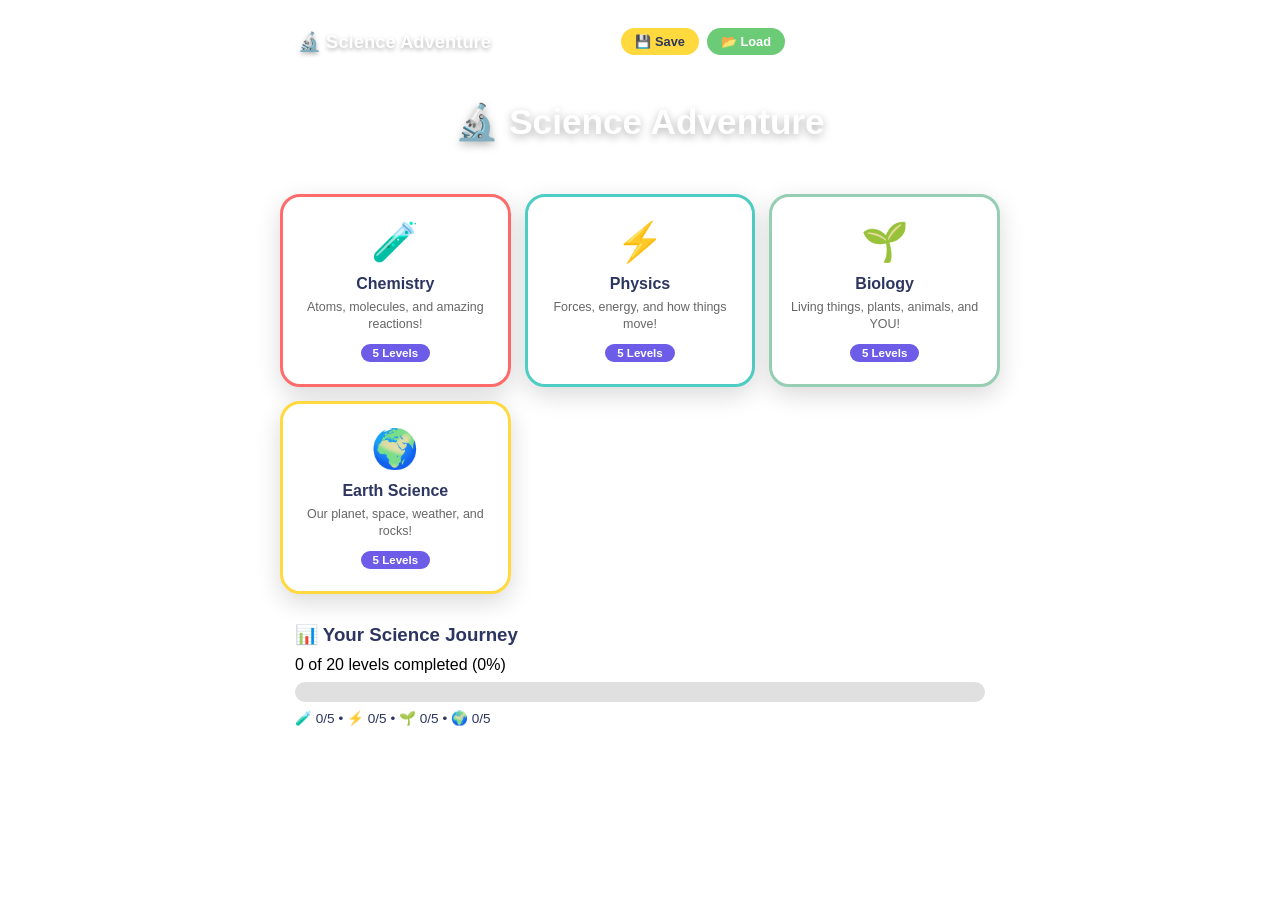
==== index.html @ 78e19f71 "Create index.html" ====
<!DOCTYPE html>
<html lang="en">
<head>
<meta charset="UTF-8"/>
<meta name="viewport" content="width=device-width, initial-scale=1.0"/>
<title>Science Adventure - 1st to 2nd Grade Level</title>
<style>
*{box-sizing:border-box;margin:0;padding:0}
body{font-family:'Segoe UI',Arial,sans-serif;background:linear-gradient(135deg,#43cea2 0%,,#185a9d 50%,,#43cea2 100%);min-height:100vh;padding:16px}
.wrap{max-width:720px;margin:0 auto}

/* Top Bar */
.topbar{background:rgba(255,255,255,0.15);backdrop-filter:blur(10px);border:2px solid rgba(255,255,255,0.3);border-radius:16px;padding:10px 16px;display:flex;align-items:center;justify-content:space-between;flex-wrap:wrap;gap:8px;margin-bottom:14px;position:sticky;top:8px;z-index:100}
.topbar-title{font-size:1.15rem;font-weight:900;color:#fff;text-shadow:0 2px 4px rgba(0,0,0,0.3)}
.topbar-btns{display:flex;gap:8px;flex-wrap:wrap}
.tb-btn{padding:6px 14px;border:none;border-radius:20px;font-weight:800;font-size:0.8rem;cursor:pointer;transition:transform 0.1s}
.tb-btn:hover{transform:scale(1.05)}
.tb-save{background:#FFD93D;color:#2D3561}
.tb-load{background:#6BCB77;color:#fff}
.tb-lbl{font-size:0.72rem;color:rgba(255,255,255,0.7)}

/* Screens */
.screen{display:none}
.screen.active{display:block}

/* Home Screen */
.home-hero{text-align:center;padding:20px 0 14px}
.home-hero h1{font-size:2.2rem;font-weight:900;color:#fff;text-shadow:0 3px 8px rgba(0,0,0,0.3)}
.home-hero p{color:rgba(255,255,255,0.85);font-size:0.95rem;margin-top:6px}

.menu-grid{display:grid;grid-template-columns:repeat(auto-fill,minmax(180px,1fr));gap:14px;margin-top:14px}
.menu-card{background:#fff;border-radius:20px;padding:22px 16px;text-align:center;cursor:pointer;box-shadow:0 8px 24px rgba(0,0,0,0.15);transition:transform 0.15s,box-shadow 0.15s;border:3px solid transparent}
.menu-card:hover{transform:translateY(-4px);box-shadow:0 12px 28px rgba(0,0,0,0.2)}
.menu-card.chemistry{border-color:#FF6B6B}
.menu-card.physics{border-color:#4ECDC4}
.menu-card.biology{border-color:#96CEB4}
.menu-card.earth{border-color:#FFD93D}
.mc-icon{font-size:2.4rem;margin-bottom:10px}
.mc-name{font-weight:900;font-size:1rem;color:#2D3561;margin-bottom:6px}
.mc-desc{font-size:0.78rem;color:#666;line-height:1.4}
.mc-badge{display:inline-block;margin-top:10px;background:#6c5ce7;color:#fff;border-radius:14px;padding:3px 12px;font-size:0.72rem;font-weight:800}

/* Progress Chart */
.progress-chart{background:#fff;border-radius:12px;padding:15px;margin-top:15px;text-align:left}
.progress-bar-cont{background:#e0e0e0;border-radius:10px;height:20px;margin:8px 0}
.progress-bar-fill{height:100%;border-radius:10px;background:linear-gradient(90deg,#43cea2,#185a9d);width:0%}
.progress-stats{display:flex;justify-content:space-between;margin-top:8px;font-size:0.85rem;color:#2D3561}

/* Levels Screen */
.levels-wrap{background:rgba(255,255,255,0.95);border-radius:20px;padding:20px;box-shadow:0 8px 24px rgba(0,0,0,0.15);margin-top:12px}
.levels-title{font-size:1.3rem;font-weight:900;color:#2D3561;margin-bottom:16px;text-align:center}
.levels-grid{display:grid;grid-template-columns:repeat(auto-fill,minmax(120px,1fr));gap:10px}
.lv-btn{background:linear-gradient(135deg,#74b9ff,#0984e3);color:#fff;border:none;border-radius:14px;padding:14px 8px;cursor:pointer;text-align:center;font-weight:800;font-size:0.85rem;transition:transform 0.15s;position:relative}
.lv-btn:hover:not(.locked){transform:translateY(-3px)}
.lv-btn.locked{background:#dfe6e9;color:#aaa;cursor:not-allowed}
.lv-btn.done{background:linear-gradient(135deg,#00cec9,#00a085)}
.lv-icon{font-size:1.6rem;display:block;margin-bottom:4px}
.lv-score{font-size:0.68rem;opacity:0.85;margin-top:3px}
.lv-lock{position:absolute;top:6px;right:6px;font-size:1rem}
.badge-1{background:#FF6B6B}.badge-2{background:#4ECDC4}.badge-3{background:#96CEB4}.badge-4{background:#FFD93D}

/* Quiz Screen */
.quiz-head{background:#fff;border-radius:16px;padding:14px 16px;margin-bottom:12px;box-shadow:0 4px 16px rgba(0,0,0,0.1)}
.quiz-meta{display:flex;justify-content:space-between;font-size:0.82rem;color:#666;margin-bottom:8px}
.quiz-score-row{display:flex;gap:14px}
.qs-item{text-align:center;flex:1}
.qs-label{font-size:0.7rem;color:#888}
.qs-val{font-size:1.3rem;font-weight:900;color:#2D3561}
.prog-bar{background:#e0e0e0;border-radius:8px;height:10px;margin-top:8px}
.prog-fill{height:100%;border-radius:8px;transition:width 0.4s;background:linear-gradient(90deg,#43cea2,#185a9d)}

/* Question Cards */
.q-card{background:#fff;border-radius:20px;padding:22px;box-shadow:0 6px 24px rgba(0,0,0,0.1);margin-bottom:12px;border-top:5px solid #43cea2;position:relative;overflow:hidden}
.q-type-badge{display:inline-block;background:#43cea2;color:#fff;border-radius:14px;padding:3px 12px;font-size:0.72rem;font-weight:800;margin-bottom:10px}
.q-text{font-size:1.1rem;font-weight:700;color:#2D3561;line-height:1.55;margin-bottom:12px}
.q-fact{background:#e8f4fd;border-left:4px solid #74b9ff;border-radius:8px;padding:12px 14px;font-size:0.95rem;color:#2D3561;line-height:1.65;margin-bottom:12px}
.science-word{font-size:2rem;font-weight:900;color:#185a9d;text-align:center;margin:10px 0}
.science-emoji{font-size:3rem;display:block;text-align:center;margin:10px 0}

/* Experiment Visuals */
.experiment-box{background:#f0f0f0;border:2px dashed #43cea2;border-radius:12px;padding:15px;margin:10px 0;text-align:center}
.beaker{font-size:3rem;display:inline-block;animation:swirl 3s infinite}
@keyframes swirl{0%{transform:rotate(0deg)}50%{transform:rotate(5deg)}100%{transform:rotate(0deg)}}
.magnet-line{display:flex;justify-content:center;gap:10px;margin:10px 0}
.magnet-item{width:40px;height:40px;border-radius:50%;display:flex;align-items:center;justify-content:center;font-size:1.5rem}
.attracted{background:#4ECDC4;color:#fff}
.not-attracted{background:#FF6B6B;color:#fff}
.planet-orbit{position:relative;width:100%;height:150px;margin:20px 0}
.sun{position:absolute;top:50%;left:50%;transform:translate(-50%,-50%);width:50px;height:50px;background:#FFD93D;border-radius:50%;display:flex;align-items:center;justify-content:center;font-size:2rem}
.earth-orbit{position:absolute;top:50%;left:50%;width:100px;height:100px;border:2px dashed #74b9ff;border-radius:50%;transform:translate(-50%,-50%);animation:orbit 5s infinite linear}
@keyframes orbit{from{transform:translate(-50%,-50%) rotate(0deg)}to{transform:translate(-50%,-50%) rotate(360deg)}}

/* Options */
.options{display:grid;gap:10px;margin-top:10px}
.options.two-col{grid-template-columns:1fr 1fr}
.opt-btn{background:#fff;border:2px solid #b0b8d0;border-radius:12px;padding:14px 16px;font-size:0.95rem;font-weight:600;color:#2D3561;cursor:pointer;text-align:left;display:flex;align-items:center;gap:12px;transition:all 0.15s;width:100%}
.opt-btn:hover:not(:disabled){border-color:#43cea2;background:#e8f8f0;transform:translateX(3px)}
.opt-btn:disabled{cursor:not-allowed;opacity:0.75}
.opt-btn.correct{background:#d4edda;border-color:#6BCB77;color:#155724}
.opt-btn.wrong{background:#f8d7da;border-color:#FC5C65;color:#721c24}
.opt-letter{width:32px;height:32px;border-radius:50%;background:#43cea2;color:#fff;display:flex;align-items:center;justify-content:center;font-weight:900;font-size:0.85rem;flex-shrink:0}
.opt-btn.correct .opt-letter{background:#6BCB77}
.opt-btn.wrong .opt-letter{background:#FC5C65}

/* Feedback Elements */
.feedback{border-radius:12px;padding:12px 16px;font-weight:800;font-size:0.95rem;margin:10px 0;display:none}
.feedback.show{display:block}
.feedback.ok{background:#d4edda;border:2px solid #6BCB77;color:#155724}
.feedback.bad{background:#f8d7da;border:2px solid #FC5C65;color:#721c24}
.explanation{background:#FFF9C4;border:2px dashed #FFD93D;border-radius:12px;padding:12px 16px;font-size:0.88rem;color:#7a5c00;font-weight:700;margin:8px 0;display:none}
.explanation.show{display:block}
.hint-box{background:#e3f2fd;border-left:4px solid #2196f3;border-radius:8px;padding:10px 14px;font-size:0.88rem;color:#1565c0;font-weight:700;margin:8px 0;display:none}
.hint-box.show{display:block}

/* Buttons */
.btn-row{display:flex;gap:8px;flex-wrap:wrap;margin-top:12px}
.btn{padding:11px 18px;border:none;border-radius:12px;font-weight:900;font-size:0.9rem;cursor:pointer;transition:transform 0.1s,box-shadow 0.1s}
.btn:hover{transform:translateY(-2px);box-shadow:0 4px 12px rgba(0,0,0,0.15)}
.btn-check{background:#43cea2;color:#fff;flex:1}
.btn-next{background:#185a9d;color:#fff;flex:1;display:none}
.btn-hint{background:#FFD93D;color:#2D3561}
.btn-back{background:#e0e0e0;color:#555}
.btn-fun{background:#FF6B6B;color:#white;font-size:1.2rem}

/* Result Screen */
.result-card{background:#fff;border-radius:20px;padding:28px;text-align:center;box-shadow:0 8px 28px rgba(0,0,0,0.15);margin-top:12px}
.result-emoji{font-size:4rem;margin-bottom:10px}
.result-title{font-size:1.8rem;font-weight:900;color:#2D3561;margin-bottom:8px}
.result-pct{font-size:3rem;font-weight:900;margin:8px 0}
.result-stars{font-size:2rem;margin:8px 0}
.result-msg{background:#f8f9fa;border-radius:12px;padding:14px;font-size:0.92rem;color:#555;font-weight:700;margin:12px 0;line-height:1.5}
.mistake-section{text-align:left;margin:12px 0}
.mistake-title{font-weight:900;color:#FC5C65;margin-bottom:8px;font-size:0.95rem}
.mistake-item{background:#fff5f5;border:2px solid #ffcdd2;border-radius:10px;padding:10px 12px;margin-bottom:8px;font-size:0.85rem}
.mi-q{font-weight:800;color:#c62828}
.mi-exp{color:#555;margin-top:3px}

/* Fun Facts */
.fun-fact{background:#fff;border-radius:12px;padding:12px;margin:10px 0;border-left:5px solid #FF6B6B;font-size:0.95rem;color:#2D3561}
.fun-fact-icon{font-size:1.5rem;margin-right:8px}

@media(max-width:480px){
  .two-col{grid-template-columns:1fr}
  .home-hero h1{font-size:1.7rem}
  .menu-grid{grid-template-columns:repeat(2,1fr)}
}
</style>
</head>
<body>
<div class="wrap">

<!-- Top Bar -->
<div class="topbar">
  <div class="topbar-title">🔬 Science Adventure</div>
  <div class="topbar-btns">
    <button class="tb-btn tb-save" onclick="saveProgress()">💾 Save</button>
    <button class="tb-btn tb-load" onclick="loadProgress()">📂 Load</button>
    <input type="file" id="loadFile" accept=".json" style="display:none" onchange="loadFile(event)">
  </div>
  <div class="tb-lbl" id="saveLbl">No saves yet</div>
</div>

<!-- HOME SCREEN -->
<div class="screen active" id="homeScreen">
  <div class="home-hero">
    <h1>🔬 Science Adventure</h1>
    <p>Explore Chemistry, Physics, Biology, and Earth Science!</p>
  </div>
  <div class="menu-grid">
    <div class="menu-card chemistry" onclick="openCategory('chemistry')">
      <div class="mc-icon">🧪</div>
      <div class="mc-name">Chemistry</div>
      <div class="mc-desc">Atoms, molecules, and amazing reactions!</div>
      <div class="mc-badge">5 Levels</div>
    </div>
    <div class="menu-card physics" onclick="openCategory('physics')">
      <div class="mc-icon">⚡</div>
      <div class="mc-name">Physics</div>
      <div class="mc-desc">Forces, energy, and how things move!</div>
      <div class="mc-badge">5 Levels</div>
    </div>
    <div class="menu-card biology" onclick="openCategory('biology')">
      <div class="mc-icon">🌱</div>
      <div class="mc-name">Biology</div>
      <div class="mc-desc">Living things, plants, animals, and YOU!</div>
      <div class="mc-badge">5 Levels</div>
    </div>
    <div class="menu-card earth" onclick="openCategory('earth')">
      <div class="mc-icon">🌍</div>
      <div class="mc-name">Earth Science</div>
      <div class="mc-desc">Our planet, space, weather, and rocks!</div>
      <div class="mc-badge">5 Levels</div>
    </div>
  </div>
  <div class="progress-chart" id="progressChart"></div>
</div>

<!-- LEVELS SCREEN -->
<div class="screen" id="levelsScreen">
  <div class="levels-wrap">
    <div class="levels-title" id="levelsTitle">Choose a Level</div>
    <div class="levels-grid" id="levelsGrid"></div>
    <div style="margin-top:14px;text-align:center">
      <button class="btn btn-back" onclick="showHome()">← Back</button>
    </div>
  </div>
</div>

<!-- QUIZ SCREEN -->
<div class="screen" id="quizScreen">
  <div class="quiz-head">
    <div class="quiz-meta">
      <span id="quizLabel">Chemistry • Level 1</span>
      <span id="quizQNum">Q 1 / 10</span>
    </div>
    <div class="quiz-score-row">
      <div class="qs-item"><div class="qs-label">Correct</div><div class="qs-val" id="qsCorrect">0</div></div>
      <div class="qs-item"><div class="qs-label">Wrong</div><div class="qs-val" id="qsWrong">0</div></div>
      <div class="qs-item"><div class="qs-label">Accuracy</div><div class="qs-val" id="qsAcc">—</div></div>
    </div>
    <div class="prog-bar"><div class="prog-fill" id="progFill" style="width:0%"></div></div>
  </div>
  <div class="q-card" id="qCard"></div>
  <div class="hint-box" id="hintBox"></div>
  <div class="feedback" id="feedback"></div>
  <div class="explanation" id="explanation"></div>
  <div class="btn-row">
    <button class="btn btn-back" onclick="leaveQuiz()">← Home</button>
    <button class="btn btn-hint" id="hintBtn" onclick="showHint()">💡 Hint</button>
    <button class="btn btn-fun" id="funFactBtn" onclick="showFunFact()" style="display:none">🎉 Fun Fact</button>
    <button class="btn btn-check" id="checkBtn" onclick="checkAnswer()">✅ Check</button>
    <button class="btn btn-next" id="nextBtn" onclick="nextQuestion()">▶ Next</button>
  </div>
</div>

<!-- RESULT SCREEN -->
<div class="screen" id="resultScreen">
  <div class="result-card">
    <div class="result-emoji" id="resEmoji"></div>
    <div class="result-title" id="resTitle"></div>
    <div class="result-pct" id="resPct"></div>
    <div class="result-stars" id="resStars"></div>
    <div class="result-msg" id="resMsg"></div>
    <div class="mistake-section" id="mistakeSection"></div>
    <div class="btn-row" style="justify-content:center;margin-top:16px">
      <button class="btn btn-back" id="retryBtn">🔁 Try Again</button>
      <button class="btn btn-check" onclick="showHome()">🏠 Home</button>
      <button class="btn btn-next" id="nextLvBtn" style="display:none">➡ Next Level</button>
    </div>
  </div>
</div>

</div>

<script>
// ============================================================
// DYNAMIC SCIENCE PROBLEM GENERATORS
// ============================================================

function rnd(min, max) {
  return Math.floor(Math.random() * (max - min + 1)) + min;
}

function shuffle(arr) {
  for (let i = arr.length - 1; i > 0; i--) {
    const j = Math.floor(Math.random() * (i + 1));
    [arr[i], arr[j]] = [arr[j], arr[i]];
  }
  return arr;
}

// ========== CHEMISTRY GENERATOR ==========
function generateChemistryQuestions(level) {
  const topics = {
    1: [ // Basic states of matter
      {fact: "Water is a liquid at room temperature.", q: "What state of matter is water?", 
       correct: "Liquid", wrong: ["Solid", "Gas", "Plasma"], 
       hint: "It flows and takes the shape of its container.",
       experiment: "🧪 Water can be poured!"},
      {fact: "Ice is water in solid form.", q: "What happens to water when it freezes?", 
       correct: "It becomes solid ice", wrong: ["It disappears", "It turns into gas", "It gets hotter"], 
       hint: "Think about what happens in the freezer.",
       experiment: "❄️ Water expands when it freezes!"},
      {fact: "Steam is water as a gas.", q: "When water boils, it turns into...", 
       correct: "Steam (gas)", wrong: ["Ice (solid)", "More water", "Nothing"], 
       hint: "Watch a pot of boiling water!",
       experiment: "💨 Steam is invisible until it cools!"},
      {fact: "Solids keep their shape.", q: "Which of these is a solid?", 
       correct: "Rock", wrong: ["Milk", "Air", "Juice"], 
       hint: "It's hard and doesn't change shape.",
       experiment: "🪨 A rock stays the same shape."},
      {fact: "Liquids flow and take the shape of their container.", q: "Which of these is a liquid?", 
       correct: "Milk", wrong: ["Table", "Balloon", "Book"], 
       hint: "You can pour it!",
       experiment: "🥛 Milk can be poured into a glass."},
      {fact: "Gases spread out to fill any space.", q: "Which of these is a gas?", 
       correct: "Oxygen (air)", wrong: ["Water", "Sand", "Wood"], 
       hint: "We breathe it but can't see it!",
       experiment: "💨 Air fills up a balloon!"}
    ],
    2: [ // Mixing and dissolving
      {fact: "Some solids dissolve in water.", q: "What happens when you mix sugar in water?", 
       correct: "It dissolves", wrong: ["It disappears forever", "It turns into ice", "It floats"], 
       hint: "The sugar seems to 'disappear' but you can still taste it!",
       experiment: "🍬 Sugar dissolves in tea!"},
      {fact: "Sand does not dissolve in water.", q: "What happens when you mix sand in water?", 
       correct: "It sinks to the bottom", wrong: ["It dissolves", "It turns to glass", "It disappears"], 
       hint: "Think about a sandcastle at the beach.",
       experiment: "🏖️ Sand settles at the bottom."},
      {fact: "Oil and water don't mix.", q: "What happens when you mix oil and water?", 
       correct: "They separate into layers", wrong: ["They mix together", "They turn solid", "They disappear"], 
       hint: "Oil floats on top of water.",
       experiment: "🥗 Salad dressing separates!"},
      {fact: "Some changes can be reversed.", q: "Which of these can be reversed?", 
       correct: "Melting ice", wrong: ["Burning wood", "Cooking an egg", "Mixing paint"], 
       hint: "You can freeze water again!",
       experiment: "❄️ Melted ice can be refrozen."}
    ],
    3: [ // Atoms and molecules basics
      {fact: "Everything is made of tiny particles called atoms.", q: "What are atoms?", 
       correct: "Tiny building blocks of everything", wrong: ["A type of food", "A kind of animal", "A weather event"], 
       hint: "They're so small you can't see them!",
       experiment: "🔬 Everything around you is made of atoms!"},
      {fact: "Molecules are groups of atoms joined together.", q: "A water molecule is made of...", 
       correct: "Hydrogen and oxygen", wrong: ["Salt and sugar", "Air and water", "Earth and fire"], 
       hint: "H2O - H is hydrogen, O is oxygen.",
       experiment: "💧 Water = 2 hydrogen + 1 oxygen!"},
      {fact: "Different elements have different properties.", q: "Which of these is an element?", 
       correct: "Gold", wrong: ["Water", "Salt", "Sugar"], 
       hint: "It's a pure substance found on the periodic table.",
       experiment: "🌟 Gold is an element (Au)!"}
    ],
    4: [ // Chemical reactions
      {fact: "A chemical reaction creates new substances.", q: "Which of these is a chemical reaction?", 
       correct: "Baking a cake", wrong: ["Melting ice", "Cutting paper", "Breaking a glass"], 
       hint: "You can't unbake a cake!",
       experiment: "🍰 Baking creates something new and yummy!"},
      {fact: "Rust is a chemical reaction.", q: "What causes metal to rust?", 
       correct: "Oxygen and water", wrong: ["Heat alone", "Cold alone", "Light"], 
       hint: "Old cars left outside get rusty.",
       experiment: "🔩 Iron + oxygen + water = rust!"},
      {fact: "Vinegar and baking soda react.", q: "What happens when you mix vinegar and baking soda?", 
       correct: "It fizzes and bubbles", wrong: ["It turns solid", "It disappears", "It gets very hot"], 
       hint: "This is a classic science experiment!",
       experiment: "🧪 Fizzing volcano experiment!"}
    ],
    5: [ // Acids and bases
      {fact: "Acids taste sour. Lemons have acid.", q: "Which food is acidic?", 
       correct: "Lemon", wrong: ["Bread", "Potato", "Rice"], 
       hint: "It's sour!",
       experiment: "🍋 Lemons taste sour because of acid."},
      {fact: "Bases taste bitter. Soap is a base.", q: "Which of these is a base?", 
       correct: "Soap", wrong: ["Orange juice", "Soda", "Vinegar"], 
       hint: "It feels slippery and cleans things.",
       experiment: "🧼 Soap is a base that cleans dirt."},
      {fact: "When acids and bases mix, they neutralize.", q: "What happens when you mix an acid and a base?", 
       correct: "They neutralize each other", wrong: ["They explode", "They turn to metal", "They disappear"], 
       hint: "They become less acidic and less basic.",
       experiment: "⚖️ Like mixing sour and bitter to make neutral!"}
    ]
  };
  
  let pool = topics[level] || topics[1];
  let questions = [];
  
  for(let t of shuffle(pool).slice(0, 10)) {
    let options = [t.correct, ...t.wrong];
    options = shuffle(options);
    questions.push({
      type: 'chemistry',
      fact: t.fact,
      question: t.q,
      options: options,
      correct: options.indexOf(t.correct),
      hint: t.hint,
      experiment: t.experiment || "🔬 Let's experiment!",
      explanation: `${t.fact} ${t.experiment || ''}`
    });
  }
  
  return questions;
}

// ========== PHYSICS GENERATOR ==========
function generatePhysicsQuestions(level) {
  const topics = {
    1: [ // Push and pull
      {fact: "A push moves things away from you.", q: "Which action is a PUSH?", 
       correct: "Pushing a swing", wrong: ["Catching a ball", "Holding a book", "Sitting still"], 
       hint: "You make it go away from you.",
       experiment: "🎠 When you push a swing, it moves forward!"},
      {fact: "A pull moves things toward you.", q: "Which action is a PULL?", 
       correct: "Pulling a wagon", wrong: ["Kicking a ball", "Throwing a paper", "Dropping a toy"], 
       hint: "You bring it closer to you.",
       experiment: "🧳 You pull a wagon to make it follow you!"},
      {fact: "Gravity pulls things down.", q: "Why does a ball fall to the ground?", 
       correct: "Gravity pulls it down", wrong: ["The wind pushes it", "It wants to rest", "Air holds it up"], 
       hint: "What goes up must come down!",
       experiment: "🍎 Gravity pulls everything toward Earth."},
      {fact: "Magnetism can push or pull without touching.", q: "What can a magnet do?", 
       correct: "Attract iron and steel", wrong: ["Attract wood", "Attract plastic", "Attract water"], 
       hint: "It sticks to your fridge!",
       experiment: "🧲 Magnets stick to metal objects."}
    ],
    2: [ // Motion and speed
      {fact: "Speed is how fast something moves.", q: "Which animal moves the FASTEST?", 
       correct: "Cheetah", wrong: ["Turtle", "Snail", "Sloth"], 
       hint: "It can run super quick!",
       experiment: "🐆 Cheetahs can run 70 miles per hour!"},
      {fact: "Force makes things start moving, stop moving, or change direction.", q: "What makes a toy car start moving?", 
       correct: "A push or pull", wrong: ["Its color", "Its size", "Its weight"], 
       hint: "You have to do something to it.",
       experiment: "🚗 Give it a push and watch it go!"},
      {fact: "Friction slows things down.", q: "What makes a rolling ball eventually stop?", 
       correct: "Friction with the ground", wrong: ["It gets tired", "It forgets to move", "Gravity stops"], 
       hint: "The ground rubs against it.",
       experiment: "⚽ Rough ground makes it stop faster."}
    ],
    3: [ // Energy
      {fact: "Energy makes things happen.", q: "What do we need to see during the day?", 
       correct: "Light energy from the sun", wrong: ["Sound energy", "Heat energy only", "No energy"], 
       hint: "The sun gives us this!",
       experiment: "☀️ Solar panels catch the sun's energy!"},
      {fact: "Sound is a form of energy.", q: "How does sound travel to our ears?", 
       correct: "Through vibrations in the air", wrong: ["Through light beams", "Through smells", "Through thoughts"], 
       hint: "Feel your throat when you talk!",
       experiment: "🎵 Sound makes the air wiggle to our ears."},
      {fact: "Heat is a form of energy.", q: "What does the sun give us besides light?", 
       correct: "Heat energy", wrong: ["Cold energy", "Wind energy", "Food energy"], 
       hint: "You feel warm in sunshine!",
       experiment: "☀️ The sun warms our skin."}
    ],
    4: [ // Electricity and magnets
      {fact: "Electricity powers many things.", q: "What do you need to turn on a light bulb?", 
       correct: "Electricity", wrong: ["Water", "Air", "Magnets"], 
       hint: "It comes from outlets and batteries.",
       experiment: "💡 Electricity flows through wires to light the bulb!"},
      {fact: "Magnets have north and south poles.", q: "What happens when you put two north poles together?", 
       correct: "They push apart (repel)", wrong: ["They stick together", "Nothing happens", "They make sparks"], 
       hint: "Like poles push away!",
       experiment: "🧲 North and north don't want to touch!"},
      {fact: "Some metals are magnetic.", q: "Which metal will a magnet pick up?", 
       correct: "Iron (steel)", wrong: ["Gold", "Silver", "Copper"], 
       hint: "Your refrigerator is made of this!",
       experiment: "🧲 Test different metals with a magnet!"}
    ],
    5: [ // Simple machines
      {fact: "A lever helps lift heavy things.", q: "Which is an example of a lever?", 
       correct: "See-saw", wrong: ["Wheel", "Ramp", "Screw"], 
       hint: "Up and down on the playground!",
       experiment: "🛝 A see-saw is a lever that rocks!"},
      {fact: "A ramp (inclined plane) makes it easier to move things up.", q: "Why are ramps helpful?", 
       correct: "They spread out the work", wrong: ["They make things lighter", "They use magic", "They push things"], 
       hint: "Easier to walk up than climb!",
       experiment: " Wheelchair ramps help people go up."},
      {fact: "Wheels reduce friction.", q: "Why do carts have wheels?", 
       correct: "To roll more easily", wrong: ["To look nice", "To make noise", "To carry water"], 
       hint: "Easier to roll than drag!",
       experiment: "🛒 Shopping carts roll on wheels."}
    ]
  };
  
  let pool = topics[level] || topics[1];
  let questions = [];
  
  for(let t of shuffle(pool).slice(0, 10)) {
    let options = [t.correct, ...t.wrong];
    options = shuffle(options);
    questions.push({
      type: 'physics',
      fact: t.fact,
      question: t.q,
      options: options,
      correct: options.indexOf(t.correct),
      hint: t.hint,
      experiment: t.experiment || "⚡ Try it yourself!",
      explanation: `${t.fact} ${t.experiment || ''}`
    });
  }
  
  return questions;
}

// ========== BIOLOGY GENERATOR ==========
function generateBiologyQuestions(level) {
  const topics = {
    1: [ // Living vs non-living, basic needs
      {fact: "Living things grow, eat, and reproduce.", q: "Which of these is a living thing?", 
       correct: "A tree", wrong: ["A rock", "A pencil", "A car"], 
       hint: "It grows and needs water!",
       experiment: "🌳 Trees grow from tiny seeds!"},
      {fact: "All living things need water.", q: "What do plants need to survive?", 
       correct: "Water and sunlight", wrong: ["Music and TV", "Shoes and socks", "Toys and games"], 
       hint: "Give them water and put them in the sun!",
       experiment: "🌱 A seed needs water to sprout!"},
      {fact: "Animals need food, water, and air.", q: "What do all animals need?", 
       correct: "Food and water", wrong: ["A bed", "A phone", "Clothes"], 
       hint: "You get hungry and thirsty, too!",
       experiment: "🐶 Your pet needs food and water every day."},
      {fact: "Plants make their own food using sunlight.", q: "How do plants get their food?", 
       correct: "They make it from sunlight", wrong: ["They eat bugs", "They drink milk", "They find it in soil"], 
       hint: "It's called photosynthesis!",
       experiment: "🌻 Sunflowers turn to face the sun!"}
    ],
    2: [ // Plants
      {fact: "Plants have roots, stems, and leaves.", q: "What part of a plant takes in water?", 
       correct: "Roots", wrong: ["Leaves", "Flowers", "Stem"], 
       hint: "It's underground!",
       experiment: "🥕 Carrots are roots that store food!"},
      {fact: "Leaves make food for the plant.", q: "What do leaves need to make food?", 
       correct: "Sunlight", wrong: ["Darkness", "Cold", "Wind"], 
       hint: "They turn toward the sun.",
       experiment: "🍃 Leaves soak up sunshine like solar panels!"},
      {fact: "Flowers make seeds.", q: "What part of a plant makes seeds?", 
       correct: "Flowers", wrong: ["Roots", "Leaves", "Stem"], 
       hint: "It's often colorful and pretty!",
       experiment: "🌸 Flowers become fruits with seeds inside!"},
      {fact: "Seeds grow into new plants.", q: "What do you need to grow a new plant?", 
       correct: "A seed", wrong: ["A rock", "A toy", "A shoe"], 
       hint: "Plant it in soil and water it!",
       experiment: "🌱 An apple seed can grow an apple tree!"}
    ],
    3: [ // Animals
      {fact: "Animals can be grouped by what they eat.", q: "An animal that eats only plants is called...", 
       correct: "Herbivore", wrong: ["Carnivore", "Omnivore", "Insectivore"], 
       hint: "Cows and horses eat grass.",
       experiment: "🐮 Cows are herbivores - they eat grass!"},
      {fact: "Animals that eat only meat are carnivores.", q: "Which animal is a carnivore?", 
       correct: "Lion", wrong: ["Cow", "Deer", "Sheep"], 
       hint: "It hunts other animals for food.",
       experiment: "🦁 Lions hunt zebras for food!"},
      {fact: "Animals that eat both plants and meat are omnivores.", q: "Which animal is an omnivore?", 
       correct: "Bear", wrong: ["Zebra", "Gazelle", "Butterfly"], 
       hint: "They eat berries AND fish!",
       experiment: "🐻 Bears love berries and salmon!"},
      {fact: "Some animals hibernate in winter.", q: "What do bears do in winter?", 
       correct: "Hibernate (sleep)", wrong: ["Fly south", "Grow fur", "Lay eggs"], 
       hint: "They sleep through the cold months.",
       experiment: "🐻‍❄️ Bears sleep in cozy dens all winter!"}
    ],
    4: [ // Human body
      {fact: "Your heart pumps blood.", q: "What does your heart do?", 
       correct: "Pumps blood", wrong: ["Thinks thoughts", "Digests food", "Helps you see"], 
       hint: "You can feel it beating in your chest!",
       experiment: "❤️ Your heart beats about 100,000 times a day!"},
      {fact: "Your lungs help you breathe.", q: "What do we use lungs for?", 
       correct: "Breathing air", wrong: ["Pumping blood", "Thinking", "Moving bones"], 
       hint: "Take a deep breath!",
       experiment: " Take a deep breath - that's your lungs working!"},
      {fact: "Your brain controls everything.", q: "What part of your body thinks and learns?", 
       correct: "Brain", wrong: ["Heart", "Stomach", "Feet"], 
       hint: "It's inside your head!",
       experiment: "🧠 Your brain controls everything you do!"},
      {fact: "Bones give your body shape.", q: "What do bones do for your body?", 
       correct: "Give it shape and support", wrong: ["Make you hungry", "Help you see", "Make blood"], 
       hint: "Without them, you'd be wobbly!",
       experiment: "🦴 Your skeleton holds you up!"}
    ],
    5: [ // Life cycles and habitats
      {fact: "A butterfly starts as a caterpillar.", q: "What is the first stage of a butterfly?", 
       correct: "Egg", wrong: ["Cocoon", "Butterfly", "Caterpillar"], 
       hint: "It's very tiny and laid on a leaf.",
       experiment: "🥚 Butterflies lay eggs on leaves!"},
      {fact: "A frog starts as a tadpole in water.", q: "What do tadpoles grow into?", 
       correct: "Frogs", wrong: ["Fish", "Snakes", "Birds"], 
       hint: "They grow legs and lose their tails!",
       experiment: "🐸 Tadpoles turn into frogs!"},
      {fact: "Different animals live in different habitats.", q: "Where would you find a polar bear?", 
       correct: "Arctic (cold, icy place)", wrong: ["Desert", "Rainforest", "Ocean"], 
       hint: "It's very cold there!",
       experiment: "❄️ Polar bears have thick fur for the cold!"},
      {fact: "A habitat provides food, water, and shelter.", q: "What does a habitat give animals?", 
       correct: "Everything they need to survive", wrong: ["Toys and games", "TV and movies", "Clothes and shoes"], 
       hint: "Food, water, and a safe place to live.",
       experiment: "🏞️ Your home is your habitat!"}
    ]
  };
  
  let pool = topics[level] || topics[1];
  let questions = [];
  
  for(let t of shuffle(pool).slice(0, 10)) {
    let options = [t.correct, ...t.wrong];
    options = shuffle(options);
    questions.push({
      type: 'biology',
      fact: t.fact,
      question: t.q,
      options: options,
      correct: options.indexOf(t.correct),
      hint: t.hint,
      experiment: t.experiment || "🌱 Nature is amazing!",
      explanation: `${t.fact} ${t.experiment || ''}`
    });
  }
  
  return questions;
}

// ========== EARTH SCIENCE GENERATOR ==========
function generateEarthQuestions(level) {
  const topics = {
    1: [ // Weather
      {fact: "The sun gives us light and heat.", q: "What is the sun?", 
       correct: "A star", wrong: ["A planet", "A moon", "A cloud"], 
       hint: "It's a giant ball of hot gas!",
       experiment: "☀️ The sun is actually a star, like the ones at night!"},
      {fact: "Rain comes from clouds.", q: "Where does rain come from?", 
       correct: "Clouds in the sky", wrong: ["The ocean", "Rivers", "The ground"], 
       hint: "Look up when it rains!",
       experiment: "☁️ Clouds are made of tiny water drops."},
      {fact: "The wind is moving air.", q: "What makes leaves blow around?", 
       correct: "Wind", wrong: ["Gravity", "Magnets", "Magic"], 
       hint: "You can feel it on your face!",
       experiment: "💨 Wind is just air that's moving fast!"},
      {fact: "Thunderstorms have lightning and thunder.", q: "What comes first, lightning or thunder?", 
       correct: "Lightning", wrong: ["Thunder", "Both at once", "Neither"], 
       hint: "Count the seconds after the flash!",
       experiment: "⚡ Light travels faster than sound!"}
    ],
    2: [ // Rocks and soil
      {fact: "Rocks are made of minerals.", q: "What are rocks made of?", 
       correct: "Minerals", wrong: ["Plants", "Water", "Air"], 
       hint: "They're natural and hard.",
       experiment: " Granite is a rock made of different minerals!"},
      {fact: "Soil has tiny pieces of rock and dead plants.", q: "What is soil made of?", 
       correct: "Crumbled rock and dead plants", wrong: ["Only sand", "Only clay", "Plastic"], 
       hint: "It's what plants grow in!",
       experiment: "🌱 Worms help make soil healthy!"},
      {fact: "Sand is tiny pieces of rock.", q: "Where can you find lots of sand?", 
       correct: "At the beach", wrong: ["In the mountains", "In the sky", "In a tree"], 
       hint: "It's near the ocean!",
       experiment: "🏖️ Sand comes from rocks broken down by waves!"}
    ],
    3: [ // Day and night, seasons
      {fact: "Earth spins on its axis.", q: "What causes day and night?", 
       correct: "Earth spinning", wrong: ["The sun moving", "The moon blocking light", "Clouds covering sky"], 
       hint: "The Earth turns around!",
       experiment: "🌍 When your side faces the sun, it's day!"},
      {fact: "It takes one year for Earth to go around the sun.", q: "How long does it take Earth to orbit the sun?", 
       correct: "One year", wrong: ["One day", "One month", "One week"], 
       hint: "That's how we measure years!",
       experiment: "🗓️ Each trip around the sun is one year!"},
      {fact: "Seasons change because Earth is tilted.", q: "Why do we have seasons?", 
       correct: "Earth is tilted as it orbits the sun", wrong: ["The sun gets hotter", "The moon changes", "Clouds move"], 
       hint: "Different parts get more sun at different times.",
       experiment: "🌞 Summer is when your part tilts toward the sun!"}
    ],
    4: [ // Water cycle
      {fact: "The water cycle moves water around Earth.", q: "What is evaporation?", 
       correct: "Water turning into vapor", wrong: ["Vapor turning into water", "Water freezing", "Rain falling"], 
       hint: "Puddles disappear on sunny days!",
       experiment: "💧 The sun makes water disappear into the air!"},
      {fact: "Condensation makes clouds.", q: "What is condensation?", 
       correct: "Water vapor turning back into liquid", wrong: ["Water freezing into ice", "Rain falling", "Snow melting"], 
       hint: "See it on a cold glass of lemonade!",
       experiment: "🥤 Water drops form on cold drinks - that's condensation!"},
      {fact: "Precipitation is water falling from clouds.", q: "Which is a form of precipitation?", 
       correct: "Rain, snow, or hail", wrong: ["Wind", "Sunshine", "Clouds"], 
       hint: "It falls from the sky!",
       experiment: "☔ Rain is liquid precipitation, snow is frozen!"}
    ],
    5: [ // Solar system
      {fact: "Earth is the third planet from the sun.", q: "What number is Earth from the sun?", 
       correct: "Third", wrong: ["First", "Second", "Fourth"], 
       hint: "Mercury, Venus, THEN Earth!",
       experiment: "🌍 We're just right - not too hot, not too cold!"},
      {fact: "The moon orbits Earth.", q: "What does the moon orbit?", 
       correct: "Earth", wrong: ["The sun", "Mars", "Jupiter"], 
       hint: "It goes around us!",
       experiment: "🌙 The moon takes about 28 days to go around Earth."},
      {fact: "Stars are giant balls of hot gas.", q: "What are stars made of?", 
       correct: "Hot gas", wrong: ["Rock", "Water", "Ice"], 
       hint: "Our sun is a star!",
       experiment: "⭐ Stars are like our sun, but very far away."},
      {fact: "The solar system has eight planets.", q: "How many planets are in our solar system?", 
       correct: "Eight", wrong: ["Seven", "Nine", "Ten"], 
       hint: "Pluto is a dwarf planet now.",
       experiment: "🪐 Mercury, Venus, Earth, Mars, Jupiter, Saturn, Uranus, Neptune!"}
    ]
  };
  
  let pool = topics[level] || topics[1];
  let questions = [];
  
  for(let t of shuffle(pool).slice(0, 10)) {
    let options = [t.correct, ...t.wrong];
    options = shuffle(options);
    questions.push({
      type: 'earth',
      fact: t.fact,
      question: t.q,
      options: options,
      correct: options.indexOf(t.correct),
      hint: t.hint,
      experiment: t.experiment || "🌎 Our planet is amazing!",
      explanation: `${t.fact} ${t.experiment || ''}`
    });
  }
  
  return questions;
}

// ============================================================
// STATE MANAGEMENT
// ============================================================
const PASS_PCT = 80;
const STORAGE_KEY = "scienceAdv_v1";
const CATS = {
  chemistry: {label: "Chemistry", levels: 5, color: "#FF6B6B", icon: "🧪"},
  physics: {label: "Physics", levels: 5, color: "#4ECDC4", icon: "⚡"},
  biology: {label: "Biology", levels: 5, color: "#96CEB4", icon: "🌱"},
  earth: {label: "Earth Science", levels: 5, color: "#FFD93D", icon: "🌍"}
};

let progress = {};
let cat = "", level = 0, questions = [], qi = 0, correct = 0, wrong = 0, mistakes = [];
let answered = false, hintCount = 0;

function initProgress() {
  Object.keys(CATS).forEach(c => {
    if(!progress[c]) progress[c] = {};
    for(let l = 1; l <= CATS[c].levels; l++) {
      if(!progress[c][l]) progress[c][l] = {done: false, score: 0, unlocked: l === 1};
    }
  });
}

function saveProgress() {
  const blob = new Blob([JSON.stringify({v:1, progress}, null, 2)], {type: "application/json"});
  const a = document.createElement("a");
  a.href = URL.createObjectURL(blob);
  a.download = "science-adventure-save.json";
  a.click();
  document.getElementById("saveLbl").textContent = "✅ Saved!";
  setTimeout(updateSaveLbl, 2000);
}

function loadProgress() { 
  document.getElementById("loadFile").click(); 
}

function loadFile(e) {
  const file = e.target.files[0]; 
  if(!file) return;
  const r = new FileReader();
  r.onload = ev => {
    try {
      const d = JSON.parse(ev.target.result);
      if(d.v === 1 && d.progress) {
        progress = d.progress;
        initProgress();
        updateSaveLbl();
      } else alert("Invalid save file.");
    } catch { alert("Could not read save file."); }
  };
  r.readAsText(file);
  e.target.value = "";
}

function updateSaveLbl() {
  let done = 0, total = 0;
  Object.keys(CATS).forEach(c => {
    for(let l = 1; l <= CATS[c].levels; l++) {
      total++;
      if(progress[c] && progress[c][l] && progress[c][l].done) done++;
    }
  });
  document.getElementById("saveLbl").textContent = done ? done + "/" + total + " levels done" : "No saves yet";
  
  // Update progress chart
  let chart = document.getElementById("progressChart");
  if(chart) {
    let pct = Math.round((done/total)*100);
    let byCat = Object.keys(CATS).map(c => {
      let catDone = 0;
      for(let l = 1; l <= CATS[c].levels; l++) {
        if(progress[c] && progress[c][l] && progress[c][l].done) catDone++;
      }
      return `${CATS[c].icon} ${catDone}/${CATS[c].levels}`;
    }).join(" • ");
    
    chart.innerHTML = `
      <h3 style="color:#2D3561;margin-bottom:10px">📊 Your Science Journey</h3>
      <div style="margin-bottom:5px">${done} of ${total} levels completed (${pct}%)</div>
      <div class="progress-bar-cont"><div class="progress-bar-fill" style="width:${pct}%"></div></div>
      <div class="progress-stats">${byCat}</div>
    `;
  }
}

function showScreen(id) {
  document.querySelectorAll(".screen").forEach(s => s.classList.remove("active"));
  document.getElementById(id).classList.add("active");
}

function showHome() { 
  updateSaveLbl();
  showScreen("homeScreen"); 
}

function openCategory(c) {
  cat = c;
  document.getElementById("levelsTitle").textContent = CATS[c].label + " — Choose Level";
  const grid = document.getElementById("levelsGrid");
  grid.innerHTML = "";
  const emojis = ["🥉", "🥈", "🥇", "🏆", "👑"];
  
  for(let l = 1; l <= CATS[c].levels; l++) {
    const p = progress[c][l];
    const btn = document.createElement("button");
    btn.className = "lv-btn" + (p.unlocked ? "" : " locked") + (p.done ? " done" : "");
    btn.style.background = p.done ? "linear-gradient(135deg,#00cec9,#00a085)" : "linear-gradient(135deg,#74b9ff,#0984e3)";
    btn.innerHTML = '<span class="lv-icon">' + emojis[l-1] + '</span>Level ' + l + 
                    (p.done ? '<div class="lv-score">Best: ' + p.score + '%</div>' : '') + 
                    (!p.unlocked ? '<span class="lv-lock">🔒</span>' : "");
    if(p.unlocked) btn.onclick = (function(ll) { return function() { startLevel(ll); }; })(l);
    grid.appendChild(btn);
  }
  showScreen("levelsScreen");
}

function startLevel(l) {
  level = l;
  qi = 0;
  correct = 0;
  wrong = 0;
  mistakes = [];
  answered = false;
  hintCount = 0;
  
  // Generate fresh problems!
  if(cat === 'chemistry') questions = generateChemistryQuestions(Math.min(l, 5));
  else if(cat === 'physics') questions = generatePhysicsQuestions(Math.min(l, 5));
  else if(cat === 'biology') questions = generateBiologyQuestions(Math.min(l, 5));
  else if(cat === 'earth') questions = generateEarthQuestions(Math.min(l, 5));
  
  document.getElementById("quizLabel").textContent = CATS[cat].label + " • Level " + l;
  showScreen("quizScreen");
  loadQuestion();
}

function leaveQuiz() {
  if(confirm("Leave this level? Current progress won't be saved.")) showHome();
}

function loadQuestion() {
  answered = false;
  const q = questions[qi];
  const total = questions.length;
  
  document.getElementById("quizQNum").textContent = "Q " + (qi+1) + " / " + total;
  document.getElementById("qsCorrect").textContent = correct;
  document.getElementById("qsWrong").textContent = wrong;
  const att = correct + wrong;
  document.getElementById("qsAcc").textContent = att ? Math.round(correct/att*100) + "%" : "—";
  document.getElementById("progFill").style.width = (qi/total*100) + "%";
  
  document.getElementById("feedback").className = "feedback";
  document.getElementById("explanation").className = "explanation";
  document.getElementById("hintBox").className = "hint-box";
  document.getElementById("checkBtn").style.display = "inline-flex";
  document.getElementById("nextBtn").style.display = "none";
  
  const hintAllowed = qi < 4 && hintCount < 2;
  const hintBtn = document.getElementById("hintBtn");
  hintBtn.style.display = hintAllowed ? "inline-flex" : "none";
  hintBtn.disabled = false;
  
  // Show fun fact button on last question
  document.getElementById("funFactBtn").style.display = qi === total-1 ? "inline-flex" : "none";
  
  renderQuestion(q);
}

function renderQuestion(q) {
  const card = document.getElementById("qCard");
  const colors = {
    chemistry: "#FF6B6B",
    physics: "#4ECDC4", 
    biology: "#96CEB4",
    earth: "#FFD93D"
  };
  card.style.borderTopColor = colors[cat];
  
  let html = `<div class="q-type-badge">${CATS[cat].icon} ${CATS[cat].label}</div>`;
  html += `<div class="q-fact">🔬 Did you know? ${q.fact}</div>`;
  html += `<div class="q-text">${q.question}</div>`;
  
  // Add experiment visual
  html += `<div class="experiment-box">`;
  html += `<div class="science-emoji">${getExperimentEmoji(q.type)}</div>`;
  html += `<div style="font-size:0.9rem;color:#2D3561">${q.experiment}</div>`;
  html += `</div>`;
  
  html += `<div class="options two-col" id="opts"></div>`;
  card.innerHTML = html;
  
  renderOptions(q, document.getElementById("opts"));
}

function getExperimentEmoji(type) {
  const emojis = {
    chemistry: "🧪⚗️🔬",
    physics: "⚡🧲⚙️",
    biology: "🌱🐛🦋",
    earth: "🌍☁️🌙"
  };
  return emojis[type] || "🔬";
}

function renderOptions(q, container) {
  const letters = ["A", "B", "C", "D"];
  container.innerHTML = '';
  q.options.forEach(function(opt, i) {
    const btn = document.createElement("button");
    btn.className = "opt-btn";
    btn.innerHTML = '<div class="opt-letter">' + letters[i] + '</div><div>' + opt + '</div>';
    btn.onclick = (function(idx) { return function() { selectOption(idx, q, container); }; })(i);
    container.appendChild(btn);
  });
}

function selectOption(i, q, container) {
  if(answered) return;
  answered = true;
  const isCorrect = i === q.correct;
  
  if(isCorrect) { 
    correct++; 
  } else { 
    wrong++; 
    mistakes.push({q: q.question, exp: q.explanation});
  }
  
  container.querySelectorAll(".opt-btn").forEach(function(b, idx) {
    b.disabled = true;
    if(idx === q.correct) b.classList.add("correct");
    else if(idx === i && !isCorrect) b.classList.add("wrong");
  });
  
  showFeedback(isCorrect, q.explanation);
}

function showFeedback(isCorrect, msg) {
  const fb = document.getElementById("feedback");
  fb.textContent = (isCorrect ? "✅ Correct! " : "❌ Not quite — ") + msg;
  fb.className = "feedback show " + (isCorrect ? "ok" : "bad");
  
  if(!isCorrect) {
    const ex = document.getElementById("explanation");
    ex.textContent = "💡 " + msg;
    ex.className = "explanation show";
  }
  
  document.getElementById("checkBtn").style.display = "none";
  document.getElementById("nextBtn").style.display = "inline-flex";
  document.getElementById("hintBtn").style.display = "none";
  document.getElementById("qsCorrect").textContent = correct;
  document.getElementById("qsWrong").textContent = wrong;
  const att = correct + wrong;
  document.getElementById("qsAcc").textContent = att ? Math.round(correct/att*100) + "%" : "—";
}

function showHint() {
  const q = questions[qi];
  if(!q.hint) return;
  hintCount++;
  const hb = document.getElementById("hintBox");
  hb.textContent = "💡 Hint: " + q.hint;
  hb.className = "hint-box show";
  document.getElementById("hintBtn").disabled = true;
}

function showFunFact() {
  const facts = [
    "🌍 Earth is the only planet not named after a god!",
    "🧪 The hottest temperature ever recorded was 134°F!",
    "⚡ Lightning strikes somewhere on Earth 100 times every second!",
    "🌱 A single tree can produce enough oxygen for 4 people!",
    "🧲 A magnet's pull is strongest at its poles!",
    "🦋 Butterflies taste with their feet!",
    "🌙 The moon is moving away from Earth every year!",
    "💧 Water can boil and freeze at the same time (triple point)!",
    "🐙 Octopuses have three hearts!",
    "☁️ Clouds can weigh over a million pounds!"
  ];
  alert("🎉 Fun Fact: " + facts[Math.floor(Math.random() * facts.length)]);
}

function nextQuestion() {
  qi++;
  if(qi >= questions.length) showResult();
  else loadQuestion();
}

function showResult() {
  const total = questions.length;
  const pct = Math.round((correct/total)*100);
  const passed = pct >= PASS_PCT;
  
  if(passed) {
    progress[cat][level].done = true;
    if(pct > progress[cat][level].score) progress[cat][level].score = pct;
    if(level < CATS[cat].levels) progress[cat][level+1].unlocked = true;
  }
  
  try { localStorage.setItem(STORAGE_KEY, JSON.stringify({v:1, progress})); } catch {}
  updateSaveLbl();
  
  document.getElementById("resEmoji").textContent = passed ? (pct === 100 ? "🏆" : "🌟") : "💪";
  document.getElementById("resTitle").textContent = passed ? "You're a Scientist!" : "Keep Experimenting!";
  document.getElementById("resPct").textContent = pct + "%";
  document.getElementById("resPct").style.color = passed ? "#00b894" : "#FC5C65";
  document.getElementById("resStars").textContent = pct >= 90 ? "⭐⭐⭐" : pct >= 70 ? "⭐⭐" : "⭐";
  document.getElementById("resMsg").innerHTML = passed
    ? "Amazing! You got <b>" + correct + "</b> out of <b>" + total + "</b> correct." + 
      (level < CATS[cat].levels ? " You unlocked the next level! 🚀" : " You've mastered this topic!")
    : "You got <b>" + correct + "</b> out of <b>" + total + "</b> correct.<br>" +
      "You need <b>" + PASS_PCT + "%</b> to pass. Review and try again!";
  
  const ms = document.getElementById("mistakeSection");
  if(mistakes.length > 0) {
    ms.innerHTML = '<div class="mistake-title">📝 Review Your Mistakes:</div>' + 
      mistakes.map(m => '<div class="mistake-item"><div class="mi-q">' + m.q + '</div>' + 
      (m.exp ? '<div class="mi-exp">' + m.exp + '</div>' : '') + '</div>').join("");
  } else ms.innerHTML = "";
  
  document.getElementById("retryBtn").onclick = function() { startLevel(level); };
  const nb = document.getElementById("nextLvBtn");
  if(passed && level < CATS[cat].levels) {
    nb.style.display = "inline-flex";
    nb.onclick = function() { startLevel(level + 1); };
  } else nb.style.display = "none";
  
  showScreen("resultScreen");
}

// Initialize
(function init() {
  try {
    const raw = localStorage.getItem(STORAGE_KEY);
    if(raw) { const d = JSON.parse(raw); if(d.v === 1 && d.progress) progress = d.progress; }
  } catch {}
  initProgress();
  updateSaveLbl();
})();
</script>
</body>
</html>
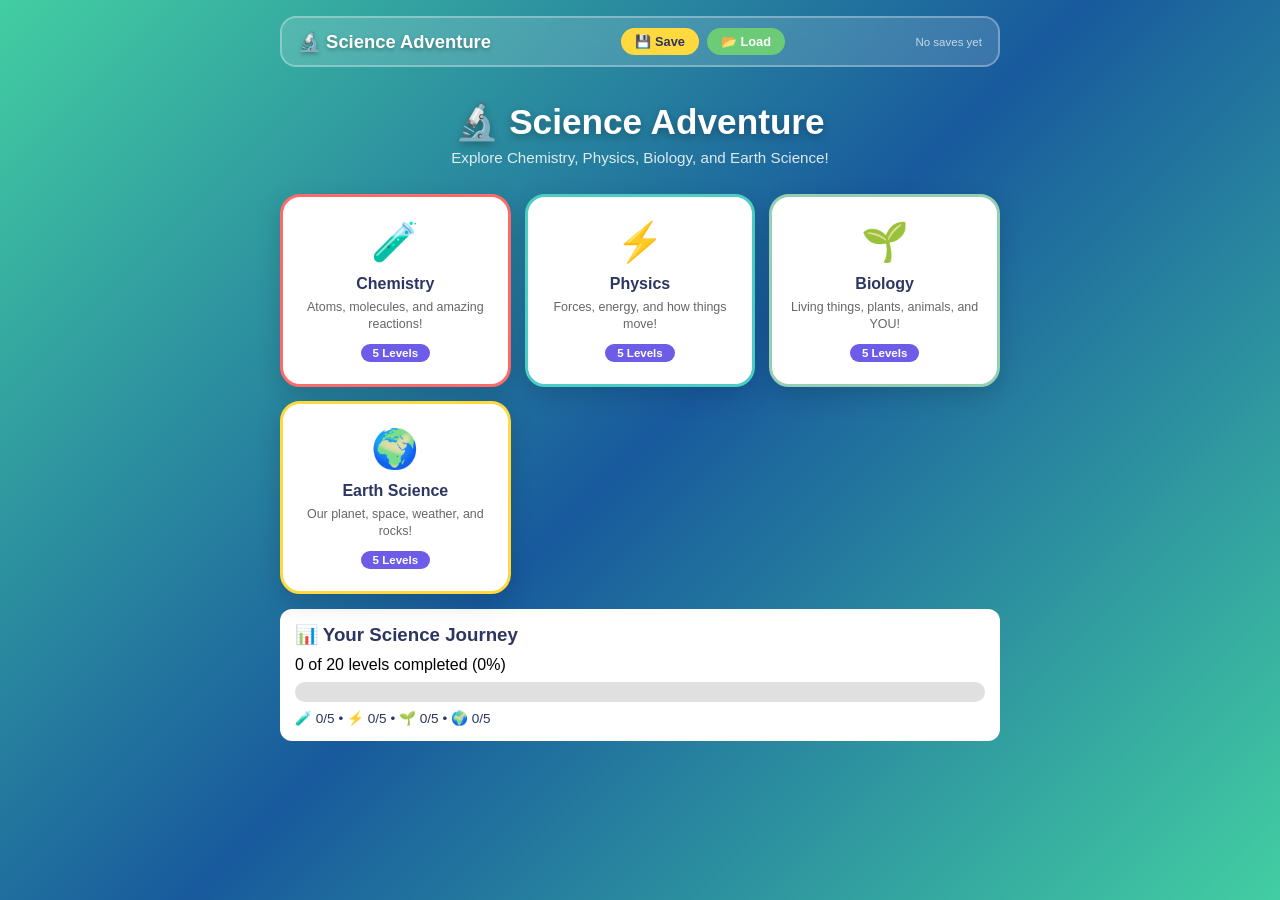
==== commit f18efbd0: "Update index.html" ====
--- a/index.html
+++ b/index.html
@@ -6,7 +6,7 @@
 <title>Science Adventure - 1st to 2nd Grade Level</title>
 <style>
 *{box-sizing:border-box;margin:0;padding:0}
-body{font-family:'Segoe UI',Arial,sans-serif;background:linear-gradient(135deg,#43cea2 0%,,#185a9d 50%,,#43cea2 100%);min-height:100vh;padding:16px}
+body{font-family:'Segoe UI',Arial,sans-serif;background:linear-gradient(135deg,#43cea2 0%,#185a9d 50%,#43cea2 100%);min-height:100vh;padding:16px}
 .wrap{max-width:720px;margin:0 auto}
 
 /* Top Bar */
@@ -120,7 +120,7 @@
 .btn-next{background:#185a9d;color:#fff;flex:1;display:none}
 .btn-hint{background:#FFD93D;color:#2D3561}
 .btn-back{background:#e0e0e0;color:#555}
-.btn-fun{background:#FF6B6B;color:#white;font-size:1.2rem}
+.btn-fun{background:#FF6B6B;color:white;font-size:1.2rem}
 
 /* Result Screen */
 .result-card{background:#fff;border-radius:20px;padding:28px;text-align:center;box-shadow:0 8px 28px rgba(0,0,0,0.15);margin-top:12px}
@@ -702,7 +702,7 @@
 }
 
 // ============================================================
-// STATE MANAGEMENT
+// STATE MANAGEMENT - FIXED: no level locks, fresh questions
 // ============================================================
 const PASS_PCT = 80;
 const STORAGE_KEY = "scienceAdv_v1";
@@ -721,11 +721,12 @@
   Object.keys(CATS).forEach(c => {
     if(!progress[c]) progress[c] = {};
     for(let l = 1; l <= CATS[c].levels; l++) {
-      if(!progress[c][l]) progress[c][l] = {done: false, score: 0, unlocked: l === 1};
+      if(!progress[c][l]) progress[c][l] = {done: false, score: 0};
     }
   });
 }
 
+// Save progress
 function saveProgress() {
   const blob = new Blob([JSON.stringify({v:1, progress}, null, 2)], {type: "application/json"});
   const a = document.createElement("a");
@@ -736,6 +737,7 @@
   setTimeout(updateSaveLbl, 2000);
 }
 
+// Load progress
 function loadProgress() { 
   document.getElementById("loadFile").click(); 
 }
@@ -747,12 +749,20 @@
   r.onload = ev => {
     try {
       const d = JSON.parse(ev.target.result);
-      if(d.v === 1 && d.progress) {
+      if(d && d.v === 1 && d.progress) {
         progress = d.progress;
-        initProgress();
+        initProgress(); // fill missing levels
         updateSaveLbl();
-      } else alert("Invalid save file.");
-    } catch { alert("Could not read save file."); }
+        renderHome();
+        document.getElementById("saveLbl").textContent = "✅ Loaded!";
+        setTimeout(updateSaveLbl, 2000);
+      } else {
+        alert("Invalid save file. Please use a valid Science Adventure save file.");
+      }
+    } catch(error) {
+      alert("Could not read save file.");
+      console.error(error);
+    }
   };
   r.readAsText(file);
   e.target.value = "";
@@ -768,7 +778,6 @@
   });
   document.getElementById("saveLbl").textContent = done ? done + "/" + total + " levels done" : "No saves yet";
   
-  // Update progress chart
   let chart = document.getElementById("progressChart");
   if(chart) {
     let pct = Math.round((done/total)*100);
@@ -799,6 +808,11 @@
   showScreen("homeScreen"); 
 }
 
+function renderHome() {
+  updateSaveLbl(); // just refresh chart
+}
+
+// Open category – ALL LEVELS UNLOCKED (no locks)
 function openCategory(c) {
   cat = c;
   document.getElementById("levelsTitle").textContent = CATS[c].label + " — Choose Level";
@@ -806,15 +820,17 @@
   grid.innerHTML = "";
   const emojis = ["🥉", "🥈", "🥇", "🏆", "👑"];
   
+  if(!progress[c]) progress[c] = {};
+  
   for(let l = 1; l <= CATS[c].levels; l++) {
+    if(!progress[c][l]) progress[c][l] = {done: false, score: 0};
     const p = progress[c][l];
     const btn = document.createElement("button");
-    btn.className = "lv-btn" + (p.unlocked ? "" : " locked") + (p.done ? " done" : "");
+    btn.className = "lv-btn" + (p.done ? " done" : "");
     btn.style.background = p.done ? "linear-gradient(135deg,#00cec9,#00a085)" : "linear-gradient(135deg,#74b9ff,#0984e3)";
     btn.innerHTML = '<span class="lv-icon">' + emojis[l-1] + '</span>Level ' + l + 
-                    (p.done ? '<div class="lv-score">Best: ' + p.score + '%</div>' : '') + 
-                    (!p.unlocked ? '<span class="lv-lock">🔒</span>' : "");
-    if(p.unlocked) btn.onclick = (function(ll) { return function() { startLevel(ll); }; })(l);
+                    (p.done ? '<div class="lv-score">Best: ' + p.score + '%</div>' : '');
+    btn.onclick = (function(ll) { return function() { startLevel(ll); }; })(l);
     grid.appendChild(btn);
   }
   showScreen("levelsScreen");
@@ -822,18 +838,12 @@
 
 function startLevel(l) {
   level = l;
-  qi = 0;
-  correct = 0;
-  wrong = 0;
-  mistakes = [];
-  answered = false;
-  hintCount = 0;
-  
-  // Generate fresh problems!
-  if(cat === 'chemistry') questions = generateChemistryQuestions(Math.min(l, 5));
-  else if(cat === 'physics') questions = generatePhysicsQuestions(Math.min(l, 5));
-  else if(cat === 'biology') questions = generateBiologyQuestions(Math.min(l, 5));
-  else if(cat === 'earth') questions = generateEarthQuestions(Math.min(l, 5));
+  qi = 0; correct = 0; wrong = 0; mistakes = []; answered = false; hintCount = 0;
+  
+  if(cat === 'chemistry') questions = generateChemistryQuestions(Math.min(l,5));
+  else if(cat === 'physics') questions = generatePhysicsQuestions(Math.min(l,5));
+  else if(cat === 'biology') questions = generateBiologyQuestions(Math.min(l,5));
+  else if(cat === 'earth') questions = generateEarthQuestions(Math.min(l,5));
   
   document.getElementById("quizLabel").textContent = CATS[cat].label + " • Level " + l;
   showScreen("quizScreen");
@@ -867,7 +877,6 @@
   hintBtn.style.display = hintAllowed ? "inline-flex" : "none";
   hintBtn.disabled = false;
   
-  // Show fun fact button on last question
   document.getElementById("funFactBtn").style.display = qi === total-1 ? "inline-flex" : "none";
   
   renderQuestion(q);
@@ -875,24 +884,16 @@
 
 function renderQuestion(q) {
   const card = document.getElementById("qCard");
-  const colors = {
-    chemistry: "#FF6B6B",
-    physics: "#4ECDC4", 
-    biology: "#96CEB4",
-    earth: "#FFD93D"
-  };
+  const colors = { chemistry:"#FF6B6B", physics:"#4ECDC4", biology:"#96CEB4", earth:"#FFD93D" };
   card.style.borderTopColor = colors[cat];
   
   let html = `<div class="q-type-badge">${CATS[cat].icon} ${CATS[cat].label}</div>`;
   html += `<div class="q-fact">🔬 Did you know? ${q.fact}</div>`;
   html += `<div class="q-text">${q.question}</div>`;
-  
-  // Add experiment visual
   html += `<div class="experiment-box">`;
   html += `<div class="science-emoji">${getExperimentEmoji(q.type)}</div>`;
   html += `<div style="font-size:0.9rem;color:#2D3561">${q.experiment}</div>`;
   html += `</div>`;
-  
   html += `<div class="options two-col" id="opts"></div>`;
   card.innerHTML = html;
   
@@ -900,40 +901,31 @@
 }
 
 function getExperimentEmoji(type) {
-  const emojis = {
-    chemistry: "🧪⚗️🔬",
-    physics: "⚡🧲⚙️",
-    biology: "🌱🐛🦋",
-    earth: "🌍☁️🌙"
-  };
+  const emojis = { chemistry:"🧪⚗️🔬", physics:"⚡🧲⚙️", biology:"🌱🐛🦋", earth:"🌍☁️🌙" };
   return emojis[type] || "🔬";
 }
 
 function renderOptions(q, container) {
-  const letters = ["A", "B", "C", "D"];
+  const letters = ["A","B","C","D"];
   container.innerHTML = '';
-  q.options.forEach(function(opt, i) {
+  q.options.forEach((opt,i) => {
     const btn = document.createElement("button");
     btn.className = "opt-btn";
-    btn.innerHTML = '<div class="opt-letter">' + letters[i] + '</div><div>' + opt + '</div>';
-    btn.onclick = (function(idx) { return function() { selectOption(idx, q, container); }; })(i);
+    btn.innerHTML = '<div class="opt-letter">'+letters[i]+'</div><div>'+opt+'</div>';
+    btn.onclick = (function(idx){ return function(){ selectOption(idx,q,container); }; })(i);
     container.appendChild(btn);
   });
 }
 
-function selectOption(i, q, container) {
+function selectOption(i,q,container) {
   if(answered) return;
   answered = true;
   const isCorrect = i === q.correct;
   
-  if(isCorrect) { 
-    correct++; 
-  } else { 
-    wrong++; 
-    mistakes.push({q: q.question, exp: q.explanation});
-  }
-  
-  container.querySelectorAll(".opt-btn").forEach(function(b, idx) {
+  if(isCorrect) correct++; 
+  else { wrong++; mistakes.push({q: q.question, exp: q.explanation}); }
+  
+  container.querySelectorAll(".opt-btn").forEach((b,idx) => {
     b.disabled = true;
     if(idx === q.correct) b.classList.add("correct");
     else if(idx === i && !isCorrect) b.classList.add("wrong");
@@ -966,9 +958,8 @@
   const q = questions[qi];
   if(!q.hint) return;
   hintCount++;
-  const hb = document.getElementById("hintBox");
-  hb.textContent = "💡 Hint: " + q.hint;
-  hb.className = "hint-box show";
+  document.getElementById("hintBox").textContent = "💡 Hint: " + q.hint;
+  document.getElementById("hintBox").classList.add("show");
   document.getElementById("hintBtn").disabled = true;
 }
 
@@ -1002,7 +993,6 @@
   if(passed) {
     progress[cat][level].done = true;
     if(pct > progress[cat][level].score) progress[cat][level].score = pct;
-    if(level < CATS[cat].levels) progress[cat][level+1].unlocked = true;
   }
   
   try { localStorage.setItem(STORAGE_KEY, JSON.stringify({v:1, progress})); } catch {}
@@ -1043,6 +1033,7 @@
     if(raw) { const d = JSON.parse(raw); if(d.v === 1 && d.progress) progress = d.progress; }
   } catch {}
   initProgress();
+  renderHome();
   updateSaveLbl();
 })();
 </script>
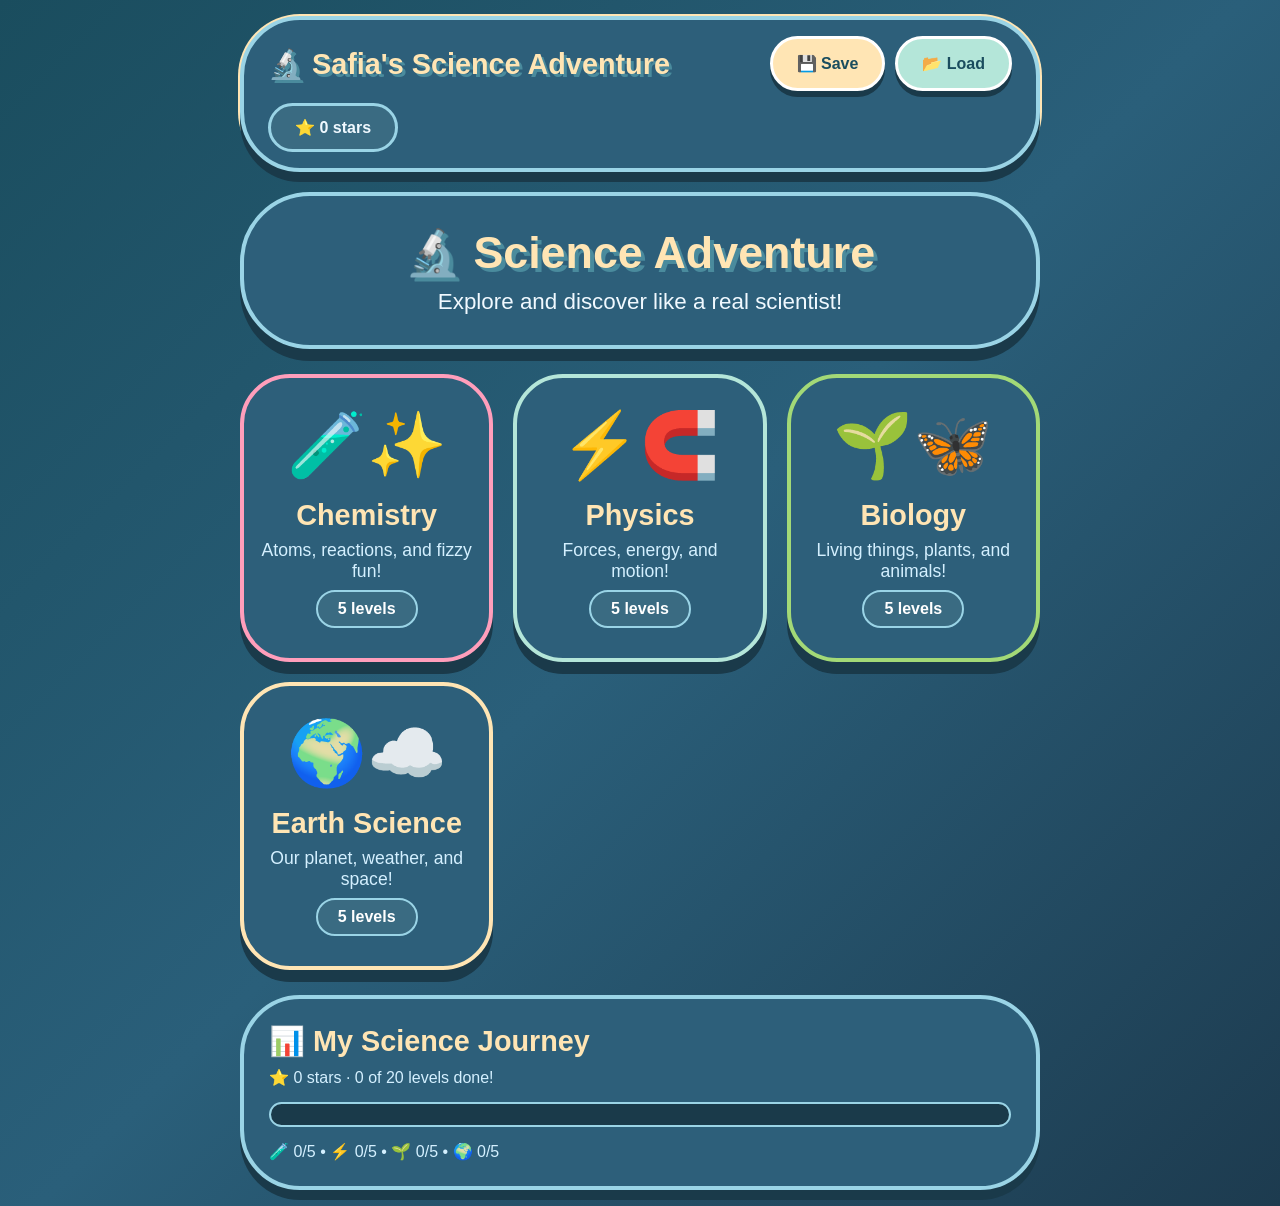
==== commit 56aa3d48: "Update index.html" ====
--- a/index.html
+++ b/index.html
@@ -2,147 +2,131 @@
 <html lang="en">
 <head>
 <meta charset="UTF-8"/>
-<meta name="viewport" content="width=device-width, initial-scale=1.0"/>
-<title>Science Adventure - 1st to 2nd Grade Level</title>
+<meta name="viewport" content="width=device-width, initial-scale=1.0, maximum-scale=2.0, user-scalable=yes"/>
+<title>🔬 Safia's Science Adventure - 1st to 2nd Grade</title>
 <style>
-*{box-sizing:border-box;margin:0;padding:0}
-body{font-family:'Segoe UI',Arial,sans-serif;background:linear-gradient(135deg,#43cea2 0%,#185a9d 50%,#43cea2 100%);min-height:100vh;padding:16px}
-.wrap{max-width:720px;margin:0 auto}
-
-/* Top Bar */
-.topbar{background:rgba(255,255,255,0.15);backdrop-filter:blur(10px);border:2px solid rgba(255,255,255,0.3);border-radius:16px;padding:10px 16px;display:flex;align-items:center;justify-content:space-between;flex-wrap:wrap;gap:8px;margin-bottom:14px;position:sticky;top:8px;z-index:100}
-.topbar-title{font-size:1.15rem;font-weight:900;color:#fff;text-shadow:0 2px 4px rgba(0,0,0,0.3)}
-.topbar-btns{display:flex;gap:8px;flex-wrap:wrap}
-.tb-btn{padding:6px 14px;border:none;border-radius:20px;font-weight:800;font-size:0.8rem;cursor:pointer;transition:transform 0.1s}
-.tb-btn:hover{transform:scale(1.05)}
-.tb-save{background:#FFD93D;color:#2D3561}
-.tb-load{background:#6BCB77;color:#fff}
-.tb-lbl{font-size:0.72rem;color:rgba(255,255,255,0.7)}
+*{box-sizing:border-box;margin:0;padding:0;-webkit-tap-highlight-color:transparent;}
+body{font-family:'Comic Sans MS','Chalkboard SE','Fredoka','Segoe UI',cursive,sans-serif;background:linear-gradient(135deg,#1a4d5e 0%,#2a5f7a 50%,#1d3b4f 100%);min-height:100vh;padding:16px;color:#f0f9ff;}
+.wrap{max-width:800px;margin:0 auto;}
+
+/* Top Bar - friendly and glowy */
+.topbar{background:#2d5f7a;border:4px solid #9ad4e6;border-radius:60px;padding:16px 24px;display:flex;align-items:center;justify-content:space-between;flex-wrap:wrap;gap:12px;margin-bottom:20px;box-shadow:0 10px 0 #1a3a4a,0 0 0 2px #ffe5b4;}
+.topbar-title{font-size:1.8rem;font-weight:900;color:#ffe5b4;text-shadow:3px 3px 0 #4a8b9d;}
+.topbar-btns{display:flex;gap:10px;flex-wrap:wrap;}
+.tb-btn{padding:12px 24px;border:none;border-radius:50px;font-weight:900;font-size:1rem;cursor:pointer;border:3px solid white;box-shadow:0 6px 0 #1a3a4a;transition:0.1s;min-height:55px;}
+.tb-btn:active{transform:translateY(6px);box-shadow:0 2px 0 #1a3a4a;}
+.tb-save{background:#ffe5b4;color:#1a4d5e;}
+.tb-load{background:#b4e6d9;color:#1a4d5e;}
+.tb-lbl{background:#3a6b82;color:#f0f9ff;padding:12px 24px;border-radius:50px;font-weight:900;border:3px solid #9ad4e6;}
 
 /* Screens */
-.screen{display:none}
-.screen.active{display:block}
+.screen{display:none;}
+.screen.active{display:block;}
 
 /* Home Screen */
-.home-hero{text-align:center;padding:20px 0 14px}
-.home-hero h1{font-size:2.2rem;font-weight:900;color:#fff;text-shadow:0 3px 8px rgba(0,0,0,0.3)}
-.home-hero p{color:rgba(255,255,255,0.85);font-size:0.95rem;margin-top:6px}
-
-.menu-grid{display:grid;grid-template-columns:repeat(auto-fill,minmax(180px,1fr));gap:14px;margin-top:14px}
-.menu-card{background:#fff;border-radius:20px;padding:22px 16px;text-align:center;cursor:pointer;box-shadow:0 8px 24px rgba(0,0,0,0.15);transition:transform 0.15s,box-shadow 0.15s;border:3px solid transparent}
-.menu-card:hover{transform:translateY(-4px);box-shadow:0 12px 28px rgba(0,0,0,0.2)}
-.menu-card.chemistry{border-color:#FF6B6B}
-.menu-card.physics{border-color:#4ECDC4}
-.menu-card.biology{border-color:#96CEB4}
-.menu-card.earth{border-color:#FFD93D}
-.mc-icon{font-size:2.4rem;margin-bottom:10px}
-.mc-name{font-weight:900;font-size:1rem;color:#2D3561;margin-bottom:6px}
-.mc-desc{font-size:0.78rem;color:#666;line-height:1.4}
-.mc-badge{display:inline-block;margin-top:10px;background:#6c5ce7;color:#fff;border-radius:14px;padding:3px 12px;font-size:0.72rem;font-weight:800}
+.home-hero{text-align:center;background:#2d5f7a;border-radius:70px;padding:30px 20px;border:4px solid #9ad4e6;box-shadow:0 12px 0 #1a3a4a;margin-bottom:25px;}
+.home-hero h1{font-size:2.8rem;font-weight:900;color:#ffe5b4;text-shadow:4px 4px 0 #4a8b9d;}
+.home-hero p{font-size:1.4rem;color:#f0f9ff;margin-top:10px;}
+
+.menu-grid{display:grid;grid-template-columns:repeat(auto-fit,minmax(200px,1fr));gap:20px;margin:25px 0;}
+.menu-card{background:#2d5f7a;border-radius:50px;padding:30px 15px;text-align:center;cursor:pointer;border:4px solid transparent;box-shadow:0 12px 0 #1a3a4a;transition:0.1s;min-height:220px;display:flex;flex-direction:column;align-items:center;gap:8px;}
+.menu-card:active{transform:translateY(8px);box-shadow:0 4px 0 #1a3a4a;}
+.menu-card.chemistry{border-color:#ff9ebb;}
+.menu-card.physics{border-color:#b4e6d9;}
+.menu-card.biology{border-color:#a3d977;}
+.menu-card.earth{border-color:#ffe5b4;}
+.mc-icon{font-size:4rem;margin-bottom:8px;}
+.mc-name{font-weight:900;font-size:1.8rem;color:#ffe5b4;}
+.mc-desc{font-size:1.1rem;color:#d4f0ff;}
+.mc-badge{background:#3a6b82;color:white;border-radius:40px;padding:8px 20px;font-weight:900;border:2px solid #9ad4e6;}
 
 /* Progress Chart */
-.progress-chart{background:#fff;border-radius:12px;padding:15px;margin-top:15px;text-align:left}
-.progress-bar-cont{background:#e0e0e0;border-radius:10px;height:20px;margin:8px 0}
-.progress-bar-fill{height:100%;border-radius:10px;background:linear-gradient(90deg,#43cea2,#185a9d);width:0%}
-.progress-stats{display:flex;justify-content:space-between;margin-top:8px;font-size:0.85rem;color:#2D3561}
+.progress-chart{background:#2d5f7a;border-radius:60px;padding:25px;border:4px solid #9ad4e6;box-shadow:0 10px 0 #1a3a4a;margin-top:25px;}
+.progress-chart h3{font-size:1.8rem;color:#ffe5b4;margin-bottom:15px;}
+.progress-bar-cont{background:#1a3a4a;border-radius:30px;height:25px;margin:15px 0;border:2px solid #9ad4e6;}
+.progress-bar-fill{height:100%;border-radius:30px;background:linear-gradient(90deg,#b4e6d9,#ffe5b4);width:0%;transition:width 0.4s;}
+.progress-stats{display:flex;justify-content:space-between;margin-top:8px;font-size:1rem;color:#d4f0ff;flex-wrap:wrap;gap:10px;}
 
 /* Levels Screen */
-.levels-wrap{background:rgba(255,255,255,0.95);border-radius:20px;padding:20px;box-shadow:0 8px 24px rgba(0,0,0,0.15);margin-top:12px}
-.levels-title{font-size:1.3rem;font-weight:900;color:#2D3561;margin-bottom:16px;text-align:center}
-.levels-grid{display:grid;grid-template-columns:repeat(auto-fill,minmax(120px,1fr));gap:10px}
-.lv-btn{background:linear-gradient(135deg,#74b9ff,#0984e3);color:#fff;border:none;border-radius:14px;padding:14px 8px;cursor:pointer;text-align:center;font-weight:800;font-size:0.85rem;transition:transform 0.15s;position:relative}
-.lv-btn:hover:not(.locked){transform:translateY(-3px)}
-.lv-btn.locked{background:#dfe6e9;color:#aaa;cursor:not-allowed}
-.lv-btn.done{background:linear-gradient(135deg,#00cec9,#00a085)}
-.lv-icon{font-size:1.6rem;display:block;margin-bottom:4px}
-.lv-score{font-size:0.68rem;opacity:0.85;margin-top:3px}
-.lv-lock{position:absolute;top:6px;right:6px;font-size:1rem}
-.badge-1{background:#FF6B6B}.badge-2{background:#4ECDC4}.badge-3{background:#96CEB4}.badge-4{background:#FFD93D}
+.levels-wrap{background:#2d5f7a;border-radius:70px;padding:30px 25px;border:4px solid #9ad4e6;box-shadow:0 12px 0 #1a3a4a;}
+.levels-title{font-size:2.2rem;font-weight:900;color:#ffe5b4;text-align:center;margin-bottom:25px;}
+.levels-grid{display:grid;grid-template-columns:repeat(auto-fit,minmax(130px,1fr));gap:15px;margin-bottom:25px;}
+.lv-btn{background:#3a6b82;border:3px solid #9ad4e6;border-radius:50px;padding:20px 8px;font-weight:900;color:white;font-size:1.2rem;box-shadow:0 8px 0 #1a3a4a;cursor:pointer;transition:0.1s;text-align:center;}
+.lv-btn:active{transform:translateY(6px);box-shadow:0 2px 0 #1a3a4a;}
+.lv-btn.done{background:#4a8b9d;border-color:#ffe5b4;}
+.lv-icon{font-size:2.2rem;display:block;margin-bottom:8px;}
+.lv-score{font-size:0.9rem;color:#ffe5b4;margin-top:5px;}
 
 /* Quiz Screen */
-.quiz-head{background:#fff;border-radius:16px;padding:14px 16px;margin-bottom:12px;box-shadow:0 4px 16px rgba(0,0,0,0.1)}
-.quiz-meta{display:flex;justify-content:space-between;font-size:0.82rem;color:#666;margin-bottom:8px}
-.quiz-score-row{display:flex;gap:14px}
-.qs-item{text-align:center;flex:1}
-.qs-label{font-size:0.7rem;color:#888}
-.qs-val{font-size:1.3rem;font-weight:900;color:#2D3561}
-.prog-bar{background:#e0e0e0;border-radius:8px;height:10px;margin-top:8px}
-.prog-fill{height:100%;border-radius:8px;transition:width 0.4s;background:linear-gradient(90deg,#43cea2,#185a9d)}
+.quiz-head{background:#2d5f7a;border-radius:60px;padding:20px 25px;border:4px solid #9ad4e6;box-shadow:0 8px 0 #1a3a4a;margin-bottom:20px;}
+.quiz-meta{display:flex;justify-content:space-between;font-size:1.2rem;font-weight:900;color:#ffe5b4;margin-bottom:10px;}
+.quiz-score-row{display:flex;gap:15px;margin:15px 0;}
+.qs-item{background:#3a6b82;border-radius:40px;padding:10px;flex:1;text-align:center;border:2px solid #9ad4e6;}
+.qs-label{font-size:0.9rem;color:#d4f0ff;}
+.qs-val{font-size:2rem;font-weight:900;color:#ffe5b4;}
+.prog-bar{background:#1a3a4a;height:12px;border-radius:30px;border:2px solid #9ad4e6;}
+.prog-fill{height:100%;border-radius:30px;background:linear-gradient(90deg,#b4e6d9,#ffe5b4);transition:width 0.3s;}
 
 /* Question Cards */
-.q-card{background:#fff;border-radius:20px;padding:22px;box-shadow:0 6px 24px rgba(0,0,0,0.1);margin-bottom:12px;border-top:5px solid #43cea2;position:relative;overflow:hidden}
-.q-type-badge{display:inline-block;background:#43cea2;color:#fff;border-radius:14px;padding:3px 12px;font-size:0.72rem;font-weight:800;margin-bottom:10px}
-.q-text{font-size:1.1rem;font-weight:700;color:#2D3561;line-height:1.55;margin-bottom:12px}
-.q-fact{background:#e8f4fd;border-left:4px solid #74b9ff;border-radius:8px;padding:12px 14px;font-size:0.95rem;color:#2D3561;line-height:1.65;margin-bottom:12px}
-.science-word{font-size:2rem;font-weight:900;color:#185a9d;text-align:center;margin:10px 0}
-.science-emoji{font-size:3rem;display:block;text-align:center;margin:10px 0}
-
-/* Experiment Visuals */
-.experiment-box{background:#f0f0f0;border:2px dashed #43cea2;border-radius:12px;padding:15px;margin:10px 0;text-align:center}
-.beaker{font-size:3rem;display:inline-block;animation:swirl 3s infinite}
-@keyframes swirl{0%{transform:rotate(0deg)}50%{transform:rotate(5deg)}100%{transform:rotate(0deg)}}
-.magnet-line{display:flex;justify-content:center;gap:10px;margin:10px 0}
-.magnet-item{width:40px;height:40px;border-radius:50%;display:flex;align-items:center;justify-content:center;font-size:1.5rem}
-.attracted{background:#4ECDC4;color:#fff}
-.not-attracted{background:#FF6B6B;color:#fff}
-.planet-orbit{position:relative;width:100%;height:150px;margin:20px 0}
-.sun{position:absolute;top:50%;left:50%;transform:translate(-50%,-50%);width:50px;height:50px;background:#FFD93D;border-radius:50%;display:flex;align-items:center;justify-content:center;font-size:2rem}
-.earth-orbit{position:absolute;top:50%;left:50%;width:100px;height:100px;border:2px dashed #74b9ff;border-radius:50%;transform:translate(-50%,-50%);animation:orbit 5s infinite linear}
-@keyframes orbit{from{transform:translate(-50%,-50%) rotate(0deg)}to{transform:translate(-50%,-50%) rotate(360deg)}}
+.q-card{background:#2d5f7a;border-radius:60px;padding:30px 25px;border:4px solid #9ad4e6;border-top:8px solid #ff9ebb;box-shadow:0 10px 0 #1a3a4a;margin-bottom:20px;}
+.q-type-badge{background:#ff9ebb;color:#1a3a4a;border-radius:40px;padding:8px 20px;font-weight:900;font-size:1.1rem;display:inline-block;border:3px solid white;margin-bottom:20px;}
+.q-fact{background:#1a3a4a;border-left:8px solid #ffe5b4;border-radius:30px;padding:18px;font-size:1.1rem;color:#d4f0ff;margin-bottom:20px;line-height:1.6;}
+.q-text{font-size:1.4rem;font-weight:700;color:#ffe5b4;margin-bottom:20px;line-height:1.5;}
+.experiment-box{background:#3a6b82;border:4px dashed #9ad4e6;border-radius:40px;padding:20px;margin:20px 0;text-align:center;}
+.science-emoji{font-size:3rem;margin-bottom:10px;}
+.experiment-box div{color:#d4f0ff;font-size:1rem;line-height:1.5;}
 
 /* Options */
-.options{display:grid;gap:10px;margin-top:10px}
-.options.two-col{grid-template-columns:1fr 1fr}
-.opt-btn{background:#fff;border:2px solid #b0b8d0;border-radius:12px;padding:14px 16px;font-size:0.95rem;font-weight:600;color:#2D3561;cursor:pointer;text-align:left;display:flex;align-items:center;gap:12px;transition:all 0.15s;width:100%}
-.opt-btn:hover:not(:disabled){border-color:#43cea2;background:#e8f8f0;transform:translateX(3px)}
-.opt-btn:disabled{cursor:not-allowed;opacity:0.75}
-.opt-btn.correct{background:#d4edda;border-color:#6BCB77;color:#155724}
-.opt-btn.wrong{background:#f8d7da;border-color:#FC5C65;color:#721c24}
-.opt-letter{width:32px;height:32px;border-radius:50%;background:#43cea2;color:#fff;display:flex;align-items:center;justify-content:center;font-weight:900;font-size:0.85rem;flex-shrink:0}
-.opt-btn.correct .opt-letter{background:#6BCB77}
-.opt-btn.wrong .opt-letter{background:#FC5C65}
+.options{display:grid;gap:12px;margin:20px 0;}
+.options.two-col{grid-template-columns:1fr 1fr;}
+.opt-btn{background:#3a6b82;border:3px solid #9ad4e6;border-radius:50px;padding:18px 20px;font-size:1.1rem;font-weight:600;color:white;cursor:pointer;box-shadow:0 6px 0 #1a3a4a;transition:0.1s;display:flex;align-items:center;gap:15px;width:100%;min-height:70px;}
+.opt-btn:active:not(:disabled){transform:translateY(6px);box-shadow:0 2px 0 #1a3a4a;}
+.opt-btn:disabled{opacity:0.8;}
+.opt-btn.correct{background:#4a8b9d;border-color:#b4e6d9;}
+.opt-btn.wrong{background:#c45d5d;border-color:#ffb3b3;}
+.opt-letter{width:40px;height:40px;border-radius:50%;background:#4a8b9d;color:white;display:flex;align-items:center;justify-content:center;font-weight:900;font-size:1.3rem;border:2px solid #ffe5b4;}
+.opt-btn.correct .opt-letter{background:#6bcb77;}
+.opt-btn.wrong .opt-letter{background:#ff6b6b;}
 
 /* Feedback Elements */
-.feedback{border-radius:12px;padding:12px 16px;font-weight:800;font-size:0.95rem;margin:10px 0;display:none}
-.feedback.show{display:block}
-.feedback.ok{background:#d4edda;border:2px solid #6BCB77;color:#155724}
-.feedback.bad{background:#f8d7da;border:2px solid #FC5C65;color:#721c24}
-.explanation{background:#FFF9C4;border:2px dashed #FFD93D;border-radius:12px;padding:12px 16px;font-size:0.88rem;color:#7a5c00;font-weight:700;margin:8px 0;display:none}
-.explanation.show{display:block}
-.hint-box{background:#e3f2fd;border-left:4px solid #2196f3;border-radius:8px;padding:10px 14px;font-size:0.88rem;color:#1565c0;font-weight:700;margin:8px 0;display:none}
-.hint-box.show{display:block}
+.feedback{border-radius:40px;padding:18px 22px;margin:15px 0;font-weight:900;font-size:1.2rem;display:none;}
+.feedback.show{display:block;}
+.feedback.ok{background:#1e4a3a;border:4px solid #b4e6d9;color:#e6ffe6;}
+.feedback.bad{background:#582b35;border:4px solid #ffb3b3;color:#ffe6e6;}
+.explanation{background:#3a6b82;border:4px dashed #ffe5b4;border-radius:30px;padding:18px;margin:15px 0;color:#d4f0ff;font-size:1.1rem;font-weight:700;display:none;}
+.explanation.show{display:block;}
+.hint-box{background:#4a8b9d;border-left:8px solid #ffe5b4;border-radius:30px;padding:18px 22px;margin:15px 0;color:#ffe5b4;font-weight:900;font-size:1.1rem;display:none;}
+.hint-box.show{display:block;}
 
 /* Buttons */
-.btn-row{display:flex;gap:8px;flex-wrap:wrap;margin-top:12px}
-.btn{padding:11px 18px;border:none;border-radius:12px;font-weight:900;font-size:0.9rem;cursor:pointer;transition:transform 0.1s,box-shadow 0.1s}
-.btn:hover{transform:translateY(-2px);box-shadow:0 4px 12px rgba(0,0,0,0.15)}
-.btn-check{background:#43cea2;color:#fff;flex:1}
-.btn-next{background:#185a9d;color:#fff;flex:1;display:none}
-.btn-hint{background:#FFD93D;color:#2D3561}
-.btn-back{background:#e0e0e0;color:#555}
-.btn-fun{background:#FF6B6B;color:white;font-size:1.2rem}
+.btn-row{display:flex;gap:12px;flex-wrap:wrap;margin-top:20px;}
+.btn{padding:16px 25px;border:none;border-radius:50px;font-weight:900;font-size:1.2rem;cursor:pointer;border:4px solid white;box-shadow:0 6px 0 #1a3a4a;transition:0.1s;min-height:70px;flex:1;}
+.btn:active{transform:translateY(6px);box-shadow:0 2px 0 #1a3a4a;}
+.btn-check{background:#b4e6d9;color:#1a3a4a;}
+.btn-next{background:#ffe5b4;color:#1a3a4a;display:none;}
+.btn-hint{background:#ff9ebb;color:#1a3a4a;}
+.btn-back{background:#3a6b82;color:white;}
+.btn-fun{background:#a3d977;color:#1a3a4a;font-size:1.2rem;}
 
 /* Result Screen */
-.result-card{background:#fff;border-radius:20px;padding:28px;text-align:center;box-shadow:0 8px 28px rgba(0,0,0,0.15);margin-top:12px}
-.result-emoji{font-size:4rem;margin-bottom:10px}
-.result-title{font-size:1.8rem;font-weight:900;color:#2D3561;margin-bottom:8px}
-.result-pct{font-size:3rem;font-weight:900;margin:8px 0}
-.result-stars{font-size:2rem;margin:8px 0}
-.result-msg{background:#f8f9fa;border-radius:12px;padding:14px;font-size:0.92rem;color:#555;font-weight:700;margin:12px 0;line-height:1.5}
-.mistake-section{text-align:left;margin:12px 0}
-.mistake-title{font-weight:900;color:#FC5C65;margin-bottom:8px;font-size:0.95rem}
-.mistake-item{background:#fff5f5;border:2px solid #ffcdd2;border-radius:10px;padding:10px 12px;margin-bottom:8px;font-size:0.85rem}
-.mi-q{font-weight:800;color:#c62828}
-.mi-exp{color:#555;margin-top:3px}
-
-/* Fun Facts */
-.fun-fact{background:#fff;border-radius:12px;padding:12px;margin:10px 0;border-left:5px solid #FF6B6B;font-size:0.95rem;color:#2D3561}
-.fun-fact-icon{font-size:1.5rem;margin-right:8px}
-
-@media(max-width:480px){
-  .two-col{grid-template-columns:1fr}
-  .home-hero h1{font-size:1.7rem}
-  .menu-grid{grid-template-columns:repeat(2,1fr)}
+.result-card{background:#2d5f7a;border-radius:80px;padding:40px 25px;text-align:center;border:6px solid #ffe5b4;box-shadow:0 15px 0 #1a3a4a;}
+.result-emoji{font-size:6rem;margin-bottom:15px;}
+.result-title{font-size:3.5rem;font-weight:900;color:#ffe5b4;text-shadow:3px 3px 0 #4a8b9d;}
+.result-pct{font-size:3rem;font-weight:900;color:white;margin:15px 0;}
+.result-stars{font-size:3rem;color:#ffe5b4;margin:15px 0;}
+.result-msg{background:#3a6b82;border-radius:40px;padding:20px;margin:20px 0;color:#d4f0ff;font-size:1.3rem;border:3px solid #9ad4e6;}
+.mistake-section{text-align:left;margin:25px 0;}
+.mistake-title{font-weight:900;font-size:1.4rem;color:#ffb3b3;margin-bottom:15px;}
+.mistake-item{background:#3a6b82;border:3px solid #ff9ebb;border-radius:30px;padding:18px;margin-bottom:12px;}
+.mi-q{font-weight:900;color:#ffe5b4;font-size:1.1rem;margin-bottom:8px;}
+.mi-exp{color:#d4f0ff;font-size:1rem;}
+
+@media(max-width:600px){
+  .options.two-col{grid-template-columns:1fr;}
+  .menu-grid{grid-template-columns:1fr;}
+  .home-hero h1{font-size:2.2rem;}
+  .btn{font-size:1rem;padding:14px;}
+  .progress-stats{flex-direction:column;gap:5px;}
 }
 </style>
 </head>
@@ -151,45 +135,45 @@
 
 <!-- Top Bar -->
 <div class="topbar">
-  <div class="topbar-title">🔬 Science Adventure</div>
+  <div class="topbar-title">🔬 Safia's Science Adventure</div>
   <div class="topbar-btns">
     <button class="tb-btn tb-save" onclick="saveProgress()">💾 Save</button>
     <button class="tb-btn tb-load" onclick="loadProgress()">📂 Load</button>
     <input type="file" id="loadFile" accept=".json" style="display:none" onchange="loadFile(event)">
   </div>
-  <div class="tb-lbl" id="saveLbl">No saves yet</div>
+  <div class="tb-lbl" id="saveLbl">⭐ 0 stars</div>
 </div>
 
 <!-- HOME SCREEN -->
 <div class="screen active" id="homeScreen">
   <div class="home-hero">
     <h1>🔬 Science Adventure</h1>
-    <p>Explore Chemistry, Physics, Biology, and Earth Science!</p>
+    <p>Explore and discover like a real scientist!</p>
   </div>
   <div class="menu-grid">
     <div class="menu-card chemistry" onclick="openCategory('chemistry')">
-      <div class="mc-icon">🧪</div>
+      <div class="mc-icon">🧪✨</div>
       <div class="mc-name">Chemistry</div>
-      <div class="mc-desc">Atoms, molecules, and amazing reactions!</div>
-      <div class="mc-badge">5 Levels</div>
+      <div class="mc-desc">Atoms, reactions, and fizzy fun!</div>
+      <div class="mc-badge">5 levels</div>
     </div>
     <div class="menu-card physics" onclick="openCategory('physics')">
-      <div class="mc-icon">⚡</div>
+      <div class="mc-icon">⚡🧲</div>
       <div class="mc-name">Physics</div>
-      <div class="mc-desc">Forces, energy, and how things move!</div>
-      <div class="mc-badge">5 Levels</div>
+      <div class="mc-desc">Forces, energy, and motion!</div>
+      <div class="mc-badge">5 levels</div>
     </div>
     <div class="menu-card biology" onclick="openCategory('biology')">
-      <div class="mc-icon">🌱</div>
+      <div class="mc-icon">🌱🦋</div>
       <div class="mc-name">Biology</div>
-      <div class="mc-desc">Living things, plants, animals, and YOU!</div>
-      <div class="mc-badge">5 Levels</div>
+      <div class="mc-desc">Living things, plants, and animals!</div>
+      <div class="mc-badge">5 levels</div>
     </div>
     <div class="menu-card earth" onclick="openCategory('earth')">
-      <div class="mc-icon">🌍</div>
+      <div class="mc-icon">🌍☁️</div>
       <div class="mc-name">Earth Science</div>
-      <div class="mc-desc">Our planet, space, weather, and rocks!</div>
-      <div class="mc-badge">5 Levels</div>
+      <div class="mc-desc">Our planet, weather, and space!</div>
+      <div class="mc-badge">5 levels</div>
     </div>
   </div>
   <div class="progress-chart" id="progressChart"></div>
@@ -214,9 +198,9 @@
       <span id="quizQNum">Q 1 / 10</span>
     </div>
     <div class="quiz-score-row">
-      <div class="qs-item"><div class="qs-label">Correct</div><div class="qs-val" id="qsCorrect">0</div></div>
-      <div class="qs-item"><div class="qs-label">Wrong</div><div class="qs-val" id="qsWrong">0</div></div>
-      <div class="qs-item"><div class="qs-label">Accuracy</div><div class="qs-val" id="qsAcc">—</div></div>
+      <div class="qs-item"><div class="qs-label">✅ Correct</div><div class="qs-val" id="qsCorrect">0</div></div>
+      <div class="qs-item"><div class="qs-label">🤔 Try Again</div><div class="qs-val" id="qsWrong">0</div></div>
+      <div class="qs-item"><div class="qs-label">📊 Progress</div><div class="qs-val" id="qsAcc">—</div></div>
     </div>
     <div class="prog-bar"><div class="prog-fill" id="progFill" style="width:0%"></div></div>
   </div>
@@ -225,8 +209,8 @@
   <div class="feedback" id="feedback"></div>
   <div class="explanation" id="explanation"></div>
   <div class="btn-row">
-    <button class="btn btn-back" onclick="leaveQuiz()">← Home</button>
-    <button class="btn btn-hint" id="hintBtn" onclick="showHint()">💡 Hint</button>
+    <button class="btn btn-back" onclick="leaveQuiz()">🏠 Home</button>
+    <button class="btn btn-hint" id="hintBtn" onclick="showHint()">💡 Friendly Hint</button>
     <button class="btn btn-fun" id="funFactBtn" onclick="showFunFact()" style="display:none">🎉 Fun Fact</button>
     <button class="btn btn-check" id="checkBtn" onclick="checkAnswer()">✅ Check</button>
     <button class="btn btn-next" id="nextBtn" onclick="nextQuestion()">▶ Next</button>
@@ -236,10 +220,10 @@
 <!-- RESULT SCREEN -->
 <div class="screen" id="resultScreen">
   <div class="result-card">
-    <div class="result-emoji" id="resEmoji"></div>
-    <div class="result-title" id="resTitle"></div>
-    <div class="result-pct" id="resPct"></div>
-    <div class="result-stars" id="resStars"></div>
+    <div class="result-emoji" id="resEmoji">🏆</div>
+    <div class="result-title" id="resTitle">Great Job!</div>
+    <div class="result-pct" id="resPct">0%</div>
+    <div class="result-stars" id="resStars">⭐⭐⭐</div>
     <div class="result-msg" id="resMsg"></div>
     <div class="mistake-section" id="mistakeSection"></div>
     <div class="btn-row" style="justify-content:center;margin-top:16px">
@@ -254,7 +238,7 @@
 
 <script>
 // ============================================================
-// DYNAMIC SCIENCE PROBLEM GENERATORS
+// FRIENDLY SCIENCE ADVENTURE - With star rewards!
 // ============================================================
 
 function rnd(min, max) {
@@ -273,90 +257,79 @@
 function generateChemistryQuestions(level) {
   const topics = {
     1: [ // Basic states of matter
-      {fact: "Water is a liquid at room temperature.", q: "What state of matter is water?", 
+      {fact: "Water is a liquid at room temperature. It flows and takes the shape of its container!", 
+       q: "What state of matter is water?", 
        correct: "Liquid", wrong: ["Solid", "Gas", "Plasma"], 
-       hint: "It flows and takes the shape of its container.",
-       experiment: "🧪 Water can be poured!"},
-      {fact: "Ice is water in solid form.", q: "What happens to water when it freezes?", 
+       hint: "Think about what happens when you pour water into a glass.",
+       experiment: "🧪 Try this: Pour water into different cups - it changes shape!"},
+      {fact: "Ice is water in solid form. When water freezes, it becomes hard ice!",
+       q: "What happens to water when it freezes?", 
        correct: "It becomes solid ice", wrong: ["It disappears", "It turns into gas", "It gets hotter"], 
-       hint: "Think about what happens in the freezer.",
-       experiment: "❄️ Water expands when it freezes!"},
-      {fact: "Steam is water as a gas.", q: "When water boils, it turns into...", 
+       hint: "What happens to water in the freezer?",
+       experiment: "❄️ Try this: Put water in the freezer - it turns into ice!"},
+      {fact: "Steam is water as a gas. When water boils, it turns into invisible steam!",
+       q: "When water boils, it turns into...", 
        correct: "Steam (gas)", wrong: ["Ice (solid)", "More water", "Nothing"], 
-       hint: "Watch a pot of boiling water!",
-       experiment: "💨 Steam is invisible until it cools!"},
-      {fact: "Solids keep their shape.", q: "Which of these is a solid?", 
+       hint: "Watch a pot of boiling water - what rises up?",
+       experiment: "💨 Try this: Watch steam rise from a hot cup of tea!"},
+      {fact: "Solids keep their shape. A rock stays the same shape unless you break it!",
+       q: "Which of these is a solid?", 
        correct: "Rock", wrong: ["Milk", "Air", "Juice"], 
-       hint: "It's hard and doesn't change shape.",
-       experiment: "🪨 A rock stays the same shape."},
-      {fact: "Liquids flow and take the shape of their container.", q: "Which of these is a liquid?", 
-       correct: "Milk", wrong: ["Table", "Balloon", "Book"], 
-       hint: "You can pour it!",
-       experiment: "🥛 Milk can be poured into a glass."},
-      {fact: "Gases spread out to fill any space.", q: "Which of these is a gas?", 
-       correct: "Oxygen (air)", wrong: ["Water", "Sand", "Wood"], 
-       hint: "We breathe it but can't see it!",
-       experiment: "💨 Air fills up a balloon!"}
+       hint: "It's hard and doesn't change shape by itself.",
+       experiment: "🪨 Try this: Pick up a rock - it keeps its shape!"}
     ],
     2: [ // Mixing and dissolving
-      {fact: "Some solids dissolve in water.", q: "What happens when you mix sugar in water?", 
+      {fact: "Some solids dissolve in water. Sugar seems to 'disappear' but you can still taste it!",
+       q: "What happens when you mix sugar in water?", 
        correct: "It dissolves", wrong: ["It disappears forever", "It turns into ice", "It floats"], 
-       hint: "The sugar seems to 'disappear' but you can still taste it!",
-       experiment: "🍬 Sugar dissolves in tea!"},
-      {fact: "Sand does not dissolve in water.", q: "What happens when you mix sand in water?", 
+       hint: "The sugar seems to disappear, but your drink tastes sweet!",
+       experiment: "🍬 Try this: Stir sugar into tea - it dissolves!"},
+      {fact: "Sand does not dissolve in water. It sinks to the bottom!",
+       q: "What happens when you mix sand in water?", 
        correct: "It sinks to the bottom", wrong: ["It dissolves", "It turns to glass", "It disappears"], 
-       hint: "Think about a sandcastle at the beach.",
-       experiment: "🏖️ Sand settles at the bottom."},
-      {fact: "Oil and water don't mix.", q: "What happens when you mix oil and water?", 
+       hint: "Think about what happens at the beach when waves bring sand.",
+       experiment: "🏖️ Try this: Mix sand in water - watch it settle!"},
+      {fact: "Oil and water don't mix. They separate into layers with oil on top!",
+       q: "What happens when you mix oil and water?", 
        correct: "They separate into layers", wrong: ["They mix together", "They turn solid", "They disappear"], 
-       hint: "Oil floats on top of water.",
-       experiment: "🥗 Salad dressing separates!"},
-      {fact: "Some changes can be reversed.", q: "Which of these can be reversed?", 
-       correct: "Melting ice", wrong: ["Burning wood", "Cooking an egg", "Mixing paint"], 
-       hint: "You can freeze water again!",
-       experiment: "❄️ Melted ice can be refrozen."}
-    ],
-    3: [ // Atoms and molecules basics
-      {fact: "Everything is made of tiny particles called atoms.", q: "What are atoms?", 
+       hint: "Think about salad dressing - it separates!",
+       experiment: "🥗 Try this: Shake oil and water - they always separate!"}
+    ],
+    3: [ // Atoms and molecules
+      {fact: "Everything is made of tiny particles called atoms. They're so small you can't see them!",
+       q: "What are atoms?", 
        correct: "Tiny building blocks of everything", wrong: ["A type of food", "A kind of animal", "A weather event"], 
-       hint: "They're so small you can't see them!",
-       experiment: "🔬 Everything around you is made of atoms!"},
-      {fact: "Molecules are groups of atoms joined together.", q: "A water molecule is made of...", 
+       hint: "They're like invisible LEGO bricks that make up everything!",
+       experiment: "🔬 Fun fact: A single drop of water has billions of atoms!"},
+      {fact: "Molecules are groups of atoms joined together. Water is H2O - two hydrogen and one oxygen!",
+       q: "A water molecule is made of...", 
        correct: "Hydrogen and oxygen", wrong: ["Salt and sugar", "Air and water", "Earth and fire"], 
        hint: "H2O - H is hydrogen, O is oxygen.",
-       experiment: "💧 Water = 2 hydrogen + 1 oxygen!"},
-      {fact: "Different elements have different properties.", q: "Which of these is an element?", 
-       correct: "Gold", wrong: ["Water", "Salt", "Sugar"], 
-       hint: "It's a pure substance found on the periodic table.",
-       experiment: "🌟 Gold is an element (Au)!"}
+       experiment: "💧 Fun fact: You drink billions of water molecules every day!"}
     ],
     4: [ // Chemical reactions
-      {fact: "A chemical reaction creates new substances.", q: "Which of these is a chemical reaction?", 
+      {fact: "A chemical reaction creates new substances. When you bake a cake, you can't unbake it!",
+       q: "Which of these is a chemical reaction?", 
        correct: "Baking a cake", wrong: ["Melting ice", "Cutting paper", "Breaking a glass"], 
-       hint: "You can't unbake a cake!",
-       experiment: "🍰 Baking creates something new and yummy!"},
-      {fact: "Rust is a chemical reaction.", q: "What causes metal to rust?", 
+       hint: "Think about something that changes forever and can't go back.",
+       experiment: "🍰 Try this: Bake cookies - the ingredients change forever!"},
+      {fact: "Rust is a chemical reaction. When iron meets oxygen and water, it turns into rust!",
+       q: "What causes metal to rust?", 
        correct: "Oxygen and water", wrong: ["Heat alone", "Cold alone", "Light"], 
-       hint: "Old cars left outside get rusty.",
-       experiment: "🔩 Iron + oxygen + water = rust!"},
-      {fact: "Vinegar and baking soda react.", q: "What happens when you mix vinegar and baking soda?", 
-       correct: "It fizzes and bubbles", wrong: ["It turns solid", "It disappears", "It gets very hot"], 
-       hint: "This is a classic science experiment!",
-       experiment: "🧪 Fizzing volcano experiment!"}
+       hint: "Old cars left outside get rusty from rain and air.",
+       experiment: "🔩 Look for rusty things outside - that's a chemical reaction!"}
     ],
     5: [ // Acids and bases
-      {fact: "Acids taste sour. Lemons have acid.", q: "Which food is acidic?", 
+      {fact: "Acids taste sour. Lemons have citric acid - that's why they're sour!",
+       q: "Which food is acidic?", 
        correct: "Lemon", wrong: ["Bread", "Potato", "Rice"], 
-       hint: "It's sour!",
-       experiment: "🍋 Lemons taste sour because of acid."},
-      {fact: "Bases taste bitter. Soap is a base.", q: "Which of these is a base?", 
+       hint: "It's sour and makes your mouth pucker!",
+       experiment: "🍋 Try this: Taste a lemon - that sourness is acid!"},
+      {fact: "Bases taste bitter and feel slippery. Soap is a base that helps clean things!",
+       q: "Which of these is a base?", 
        correct: "Soap", wrong: ["Orange juice", "Soda", "Vinegar"], 
-       hint: "It feels slippery and cleans things.",
-       experiment: "🧼 Soap is a base that cleans dirt."},
-      {fact: "When acids and bases mix, they neutralize.", q: "What happens when you mix an acid and a base?", 
-       correct: "They neutralize each other", wrong: ["They explode", "They turn to metal", "They disappear"], 
-       hint: "They become less acidic and less basic.",
-       experiment: "⚖️ Like mixing sour and bitter to make neutral!"}
+       hint: "It feels slippery and helps wash away dirt.",
+       experiment: "🧼 Try this: Wash your hands with soap - that's a base!"}
     ]
   };
   
@@ -373,8 +346,8 @@
       options: options,
       correct: options.indexOf(t.correct),
       hint: t.hint,
-      experiment: t.experiment || "🔬 Let's experiment!",
-      explanation: `${t.fact} ${t.experiment || ''}`
+      experiment: t.experiment,
+      explanation: t.fact
     });
   }
   
@@ -384,79 +357,70 @@
 // ========== PHYSICS GENERATOR ==========
 function generatePhysicsQuestions(level) {
   const topics = {
-    1: [ // Push and pull
-      {fact: "A push moves things away from you.", q: "Which action is a PUSH?", 
+    1: [
+      {fact: "A push moves things away from you. When you push a swing, it goes forward!",
+       q: "Which action is a PUSH?", 
        correct: "Pushing a swing", wrong: ["Catching a ball", "Holding a book", "Sitting still"], 
        hint: "You make it go away from you.",
-       experiment: "🎠 When you push a swing, it moves forward!"},
-      {fact: "A pull moves things toward you.", q: "Which action is a PULL?", 
+       experiment: "🎠 Try this: Push a friend on a swing - it moves away!"},
+      {fact: "A pull moves things toward you. When you pull a wagon, it comes closer!",
+       q: "Which action is a PULL?", 
        correct: "Pulling a wagon", wrong: ["Kicking a ball", "Throwing a paper", "Dropping a toy"], 
        hint: "You bring it closer to you.",
-       experiment: "🧳 You pull a wagon to make it follow you!"},
-      {fact: "Gravity pulls things down.", q: "Why does a ball fall to the ground?", 
+       experiment: "🧳 Try this: Pull a toy toward you - it comes closer!"},
+      {fact: "Gravity pulls things down. That's why balls fall to the ground, not up!",
+       q: "Why does a ball fall to the ground?", 
        correct: "Gravity pulls it down", wrong: ["The wind pushes it", "It wants to rest", "Air holds it up"], 
        hint: "What goes up must come down!",
-       experiment: "🍎 Gravity pulls everything toward Earth."},
-      {fact: "Magnetism can push or pull without touching.", q: "What can a magnet do?", 
-       correct: "Attract iron and steel", wrong: ["Attract wood", "Attract plastic", "Attract water"], 
-       hint: "It sticks to your fridge!",
-       experiment: "🧲 Magnets stick to metal objects."}
-    ],
-    2: [ // Motion and speed
-      {fact: "Speed is how fast something moves.", q: "Which animal moves the FASTEST?", 
+       experiment: "🍎 Try this: Drop a ball - gravity pulls it down!"}
+    ],
+    2: [
+      {fact: "Speed is how fast something moves. A cheetah is the fastest land animal!",
+       q: "Which animal moves the FASTEST?", 
        correct: "Cheetah", wrong: ["Turtle", "Snail", "Sloth"], 
-       hint: "It can run super quick!",
-       experiment: "🐆 Cheetahs can run 70 miles per hour!"},
-      {fact: "Force makes things start moving, stop moving, or change direction.", q: "What makes a toy car start moving?", 
+       hint: "It can run faster than a car on the highway!",
+       experiment: "🐆 Fun fact: Cheetahs can run 70 miles per hour!"},
+      {fact: "Force makes things move. When you push a toy car, force makes it go!",
+       q: "What makes a toy car start moving?", 
        correct: "A push or pull", wrong: ["Its color", "Its size", "Its weight"], 
-       hint: "You have to do something to it.",
-       experiment: "🚗 Give it a push and watch it go!"},
-      {fact: "Friction slows things down.", q: "What makes a rolling ball eventually stop?", 
-       correct: "Friction with the ground", wrong: ["It gets tired", "It forgets to move", "Gravity stops"], 
-       hint: "The ground rubs against it.",
-       experiment: "⚽ Rough ground makes it stop faster."}
-    ],
-    3: [ // Energy
-      {fact: "Energy makes things happen.", q: "What do we need to see during the day?", 
+       hint: "You have to give it a little help to get going.",
+       experiment: "🚗 Try this: Give your toy car a push - it moves!"}
+    ],
+    3: [
+      {fact: "Energy makes things happen. The sun gives us light and heat energy!",
+       q: "What do we need to see during the day?", 
        correct: "Light energy from the sun", wrong: ["Sound energy", "Heat energy only", "No energy"], 
-       hint: "The sun gives us this!",
-       experiment: "☀️ Solar panels catch the sun's energy!"},
-      {fact: "Sound is a form of energy.", q: "How does sound travel to our ears?", 
+       hint: "The sun gives us this so we can see!",
+       experiment: "☀️ Fun fact: Sunlight takes 8 minutes to reach Earth!"},
+      {fact: "Sound travels through vibrations. When you talk, your throat vibrates!",
+       q: "How does sound travel to our ears?", 
        correct: "Through vibrations in the air", wrong: ["Through light beams", "Through smells", "Through thoughts"], 
-       hint: "Feel your throat when you talk!",
-       experiment: "🎵 Sound makes the air wiggle to our ears."},
-      {fact: "Heat is a form of energy.", q: "What does the sun give us besides light?", 
-       correct: "Heat energy", wrong: ["Cold energy", "Wind energy", "Food energy"], 
-       hint: "You feel warm in sunshine!",
-       experiment: "☀️ The sun warms our skin."}
-    ],
-    4: [ // Electricity and magnets
-      {fact: "Electricity powers many things.", q: "What do you need to turn on a light bulb?", 
+       hint: "Feel your throat when you hum - it wiggles!",
+       experiment: "🎵 Try this: Touch your throat while humming - feel the vibration!"}
+    ],
+    4: [
+      {fact: "Electricity powers our world. It flows through wires like water through a pipe!",
+       q: "What do you need to turn on a light bulb?", 
        correct: "Electricity", wrong: ["Water", "Air", "Magnets"], 
        hint: "It comes from outlets and batteries.",
-       experiment: "💡 Electricity flows through wires to light the bulb!"},
-      {fact: "Magnets have north and south poles.", q: "What happens when you put two north poles together?", 
+       experiment: "💡 Fun fact: Electricity travels at the speed of light!"},
+      {fact: "Magnets have north and south poles. Opposite poles attract, same poles repel!",
+       q: "What happens when you put two north poles together?", 
        correct: "They push apart (repel)", wrong: ["They stick together", "Nothing happens", "They make sparks"], 
-       hint: "Like poles push away!",
-       experiment: "🧲 North and north don't want to touch!"},
-      {fact: "Some metals are magnetic.", q: "Which metal will a magnet pick up?", 
-       correct: "Iron (steel)", wrong: ["Gold", "Silver", "Copper"], 
-       hint: "Your refrigerator is made of this!",
-       experiment: "🧲 Test different metals with a magnet!"}
-    ],
-    5: [ // Simple machines
-      {fact: "A lever helps lift heavy things.", q: "Which is an example of a lever?", 
+       hint: "Like poles don't want to touch!",
+       experiment: "🧲 Try this: Try to push two magnets together the wrong way - they fight!"}
+    ],
+    5: [
+      {fact: "A lever helps lift heavy things. A see-saw is a fun example of a lever!",
+       q: "Which is an example of a lever?", 
        correct: "See-saw", wrong: ["Wheel", "Ramp", "Screw"], 
-       hint: "Up and down on the playground!",
-       experiment: "🛝 A see-saw is a lever that rocks!"},
-      {fact: "A ramp (inclined plane) makes it easier to move things up.", q: "Why are ramps helpful?", 
+       hint: "You play on this at the playground - it goes up and down!",
+       experiment: "🛝 Try this: A see-saw makes it easy to lift your friend!"},
+      {fact: "A ramp makes it easier to move things up. That's why we have wheelchair ramps!",
+       q: "Why are ramps helpful?", 
        correct: "They spread out the work", wrong: ["They make things lighter", "They use magic", "They push things"], 
-       hint: "Easier to walk up than climb!",
-       experiment: " Wheelchair ramps help people go up."},
-      {fact: "Wheels reduce friction.", q: "Why do carts have wheels?", 
-       correct: "To roll more easily", wrong: ["To look nice", "To make noise", "To carry water"], 
-       hint: "Easier to roll than drag!",
-       experiment: "🛒 Shopping carts roll on wheels."}
+       hint: "Easier to walk up slowly than to climb straight up!",
+       experiment: " Try this: Roll a ball up a ramp - easier than lifting straight up!"}
     ]
   };
   
@@ -473,8 +437,8 @@
       options: options,
       correct: options.indexOf(t.correct),
       hint: t.hint,
-      experiment: t.experiment || "⚡ Try it yourself!",
-      explanation: `${t.fact} ${t.experiment || ''}`
+      experiment: t.experiment,
+      explanation: t.fact
     });
   }
   
@@ -484,95 +448,70 @@
 // ========== BIOLOGY GENERATOR ==========
 function generateBiologyQuestions(level) {
   const topics = {
-    1: [ // Living vs non-living, basic needs
-      {fact: "Living things grow, eat, and reproduce.", q: "Which of these is a living thing?", 
+    1: [
+      {fact: "Living things grow, eat, and make babies. A tree is alive - it grows from a tiny seed!",
+       q: "Which of these is a living thing?", 
        correct: "A tree", wrong: ["A rock", "A pencil", "A car"], 
-       hint: "It grows and needs water!",
-       experiment: "🌳 Trees grow from tiny seeds!"},
-      {fact: "All living things need water.", q: "What do plants need to survive?", 
+       hint: "It grows and needs water and sunlight!",
+       experiment: "🌳 Try this: Watch a plant grow over time - it's alive!"},
+      {fact: "All living things need water. Plants drink water through their roots!",
+       q: "What do plants need to survive?", 
        correct: "Water and sunlight", wrong: ["Music and TV", "Shoes and socks", "Toys and games"], 
-       hint: "Give them water and put them in the sun!",
-       experiment: "🌱 A seed needs water to sprout!"},
-      {fact: "Animals need food, water, and air.", q: "What do all animals need?", 
+       hint: "Give them a drink and put them near a window!",
+       experiment: "🌱 Try this: Water a plant and watch it grow!"},
+      {fact: "Animals need food, water, and air. Just like you need breakfast, water, and to breathe!",
+       q: "What do all animals need?", 
        correct: "Food and water", wrong: ["A bed", "A phone", "Clothes"], 
        hint: "You get hungry and thirsty, too!",
-       experiment: "🐶 Your pet needs food and water every day."},
-      {fact: "Plants make their own food using sunlight.", q: "How do plants get their food?", 
-       correct: "They make it from sunlight", wrong: ["They eat bugs", "They drink milk", "They find it in soil"], 
-       hint: "It's called photosynthesis!",
-       experiment: "🌻 Sunflowers turn to face the sun!"}
-    ],
-    2: [ // Plants
-      {fact: "Plants have roots, stems, and leaves.", q: "What part of a plant takes in water?", 
+       experiment: "🐶 Think about what your pet needs every day."}
+    ],
+    2: [
+      {fact: "Plants have roots, stems, and leaves. Roots drink water from the soil!",
+       q: "What part of a plant takes in water?", 
        correct: "Roots", wrong: ["Leaves", "Flowers", "Stem"], 
-       hint: "It's underground!",
-       experiment: "🥕 Carrots are roots that store food!"},
-      {fact: "Leaves make food for the plant.", q: "What do leaves need to make food?", 
+       hint: "It's underground and drinks for the plant!",
+       experiment: "🥕 Carrots are roots - they soak up water from soil!"},
+      {fact: "Leaves make food for the plant using sunlight. It's called photosynthesis!",
+       q: "What do leaves need to make food?", 
        correct: "Sunlight", wrong: ["Darkness", "Cold", "Wind"], 
-       hint: "They turn toward the sun.",
-       experiment: "🍃 Leaves soak up sunshine like solar panels!"},
-      {fact: "Flowers make seeds.", q: "What part of a plant makes seeds?", 
-       correct: "Flowers", wrong: ["Roots", "Leaves", "Stem"], 
-       hint: "It's often colorful and pretty!",
-       experiment: "🌸 Flowers become fruits with seeds inside!"},
-      {fact: "Seeds grow into new plants.", q: "What do you need to grow a new plant?", 
-       correct: "A seed", wrong: ["A rock", "A toy", "A shoe"], 
-       hint: "Plant it in soil and water it!",
-       experiment: "🌱 An apple seed can grow an apple tree!"}
-    ],
-    3: [ // Animals
-      {fact: "Animals can be grouped by what they eat.", q: "An animal that eats only plants is called...", 
+       hint: "They turn toward the sunny window.",
+       experiment: "🍃 Try this: Put a plant in the sun - it's happier!"}
+    ],
+    3: [
+      {fact: "Animals that eat only plants are herbivores. Cows and horses are herbivores!",
+       q: "An animal that eats only plants is called...", 
        correct: "Herbivore", wrong: ["Carnivore", "Omnivore", "Insectivore"], 
-       hint: "Cows and horses eat grass.",
-       experiment: "🐮 Cows are herbivores - they eat grass!"},
-      {fact: "Animals that eat only meat are carnivores.", q: "Which animal is a carnivore?", 
+       hint: "Cows eat grass, not meat!",
+       experiment: "🐮 Fun fact: Cows spend 8 hours a day eating grass!"},
+      {fact: "Animals that eat only meat are carnivores. Lions are carnivores - they hunt!",
+       q: "Which animal is a carnivore?", 
        correct: "Lion", wrong: ["Cow", "Deer", "Sheep"], 
        hint: "It hunts other animals for food.",
-       experiment: "🦁 Lions hunt zebras for food!"},
-      {fact: "Animals that eat both plants and meat are omnivores.", q: "Which animal is an omnivore?", 
-       correct: "Bear", wrong: ["Zebra", "Gazelle", "Butterfly"], 
-       hint: "They eat berries AND fish!",
-       experiment: "🐻 Bears love berries and salmon!"},
-      {fact: "Some animals hibernate in winter.", q: "What do bears do in winter?", 
-       correct: "Hibernate (sleep)", wrong: ["Fly south", "Grow fur", "Lay eggs"], 
-       hint: "They sleep through the cold months.",
-       experiment: "🐻‍❄️ Bears sleep in cozy dens all winter!"}
-    ],
-    4: [ // Human body
-      {fact: "Your heart pumps blood.", q: "What does your heart do?", 
+       experiment: "🦁 Lions are called 'king of the jungle' because they're top hunters!"}
+    ],
+    4: [
+      {fact: "Your heart pumps blood all through your body. It beats about 100,000 times a day!",
+       q: "What does your heart do?", 
        correct: "Pumps blood", wrong: ["Thinks thoughts", "Digests food", "Helps you see"], 
-       hint: "You can feel it beating in your chest!",
-       experiment: "❤️ Your heart beats about 100,000 times a day!"},
-      {fact: "Your lungs help you breathe.", q: "What do we use lungs for?", 
+       hint: "You can feel it beating in your chest when you run!",
+       experiment: "❤️ Try this: Jump up and down, then feel your heart beat faster!"},
+      {fact: "Your lungs help you breathe. They fill up with air like balloons!",
+       q: "What do we use lungs for?", 
        correct: "Breathing air", wrong: ["Pumping blood", "Thinking", "Moving bones"], 
-       hint: "Take a deep breath!",
-       experiment: " Take a deep breath - that's your lungs working!"},
-      {fact: "Your brain controls everything.", q: "What part of your body thinks and learns?", 
-       correct: "Brain", wrong: ["Heart", "Stomach", "Feet"], 
-       hint: "It's inside your head!",
-       experiment: "🧠 Your brain controls everything you do!"},
-      {fact: "Bones give your body shape.", q: "What do bones do for your body?", 
-       correct: "Give it shape and support", wrong: ["Make you hungry", "Help you see", "Make blood"], 
-       hint: "Without them, you'd be wobbly!",
-       experiment: "🦴 Your skeleton holds you up!"}
-    ],
-    5: [ // Life cycles and habitats
-      {fact: "A butterfly starts as a caterpillar.", q: "What is the first stage of a butterfly?", 
+       hint: "Take a deep breath - feel your chest expand!",
+       experiment: " Try this: Take a big breath and hold it - that's your lungs working!"}
+    ],
+    5: [
+      {fact: "A butterfly starts as a tiny egg, then becomes a caterpillar, then a chrysalis, then a butterfly!",
+       q: "What is the first stage of a butterfly?", 
        correct: "Egg", wrong: ["Cocoon", "Butterfly", "Caterpillar"], 
-       hint: "It's very tiny and laid on a leaf.",
-       experiment: "🥚 Butterflies lay eggs on leaves!"},
-      {fact: "A frog starts as a tadpole in water.", q: "What do tadpoles grow into?", 
+       hint: "It's very tiny and laid on a leaf first.",
+       experiment: "🥚 Fun fact: A caterpillar grows 100 times bigger before becoming a butterfly!"},
+      {fact: "A frog starts as a tadpole in water, then grows legs and becomes a frog!",
+       q: "What do tadpoles grow into?", 
        correct: "Frogs", wrong: ["Fish", "Snakes", "Birds"], 
        hint: "They grow legs and lose their tails!",
-       experiment: "🐸 Tadpoles turn into frogs!"},
-      {fact: "Different animals live in different habitats.", q: "Where would you find a polar bear?", 
-       correct: "Arctic (cold, icy place)", wrong: ["Desert", "Rainforest", "Ocean"], 
-       hint: "It's very cold there!",
-       experiment: "❄️ Polar bears have thick fur for the cold!"},
-      {fact: "A habitat provides food, water, and shelter.", q: "What does a habitat give animals?", 
-       correct: "Everything they need to survive", wrong: ["Toys and games", "TV and movies", "Clothes and shoes"], 
-       hint: "Food, water, and a safe place to live.",
-       experiment: "🏞️ Your home is your habitat!"}
+       experiment: "🐸 Try this: Watch videos of tadpoles turning into frogs - it's amazing!"}
     ]
   };
   
@@ -589,8 +528,8 @@
       options: options,
       correct: options.indexOf(t.correct),
       hint: t.hint,
-      experiment: t.experiment || "🌱 Nature is amazing!",
-      explanation: `${t.fact} ${t.experiment || ''}`
+      experiment: t.experiment,
+      explanation: t.fact
     });
   }
   
@@ -600,83 +539,70 @@
 // ========== EARTH SCIENCE GENERATOR ==========
 function generateEarthQuestions(level) {
   const topics = {
-    1: [ // Weather
-      {fact: "The sun gives us light and heat.", q: "What is the sun?", 
+    1: [
+      {fact: "The sun gives us light and heat. It's actually a star, just like the stars at night!",
+       q: "What is the sun?", 
        correct: "A star", wrong: ["A planet", "A moon", "A cloud"], 
-       hint: "It's a giant ball of hot gas!",
-       experiment: "☀️ The sun is actually a star, like the ones at night!"},
-      {fact: "Rain comes from clouds.", q: "Where does rain come from?", 
+       hint: "It's a giant ball of hot, glowing gas!",
+       experiment: "☀️ Fun fact: The sun is so big, a million Earths could fit inside it!"},
+      {fact: "Rain comes from clouds. Clouds are made of tiny water drops that get heavy and fall!",
+       q: "Where does rain come from?", 
        correct: "Clouds in the sky", wrong: ["The ocean", "Rivers", "The ground"], 
-       hint: "Look up when it rains!",
-       experiment: "☁️ Clouds are made of tiny water drops."},
-      {fact: "The wind is moving air.", q: "What makes leaves blow around?", 
+       hint: "Look up when it rains - where does it come from?",
+       experiment: "☁️ Try this: On a foggy day, you're walking through a low cloud!"},
+      {fact: "Wind is moving air. You can't see it, but you can feel it on your face!",
+       q: "What makes leaves blow around?", 
        correct: "Wind", wrong: ["Gravity", "Magnets", "Magic"], 
-       hint: "You can feel it on your face!",
-       experiment: "💨 Wind is just air that's moving fast!"},
-      {fact: "Thunderstorms have lightning and thunder.", q: "What comes first, lightning or thunder?", 
-       correct: "Lightning", wrong: ["Thunder", "Both at once", "Neither"], 
-       hint: "Count the seconds after the flash!",
-       experiment: "⚡ Light travels faster than sound!"}
-    ],
-    2: [ // Rocks and soil
-      {fact: "Rocks are made of minerals.", q: "What are rocks made of?", 
+       hint: "It's invisible but you can feel it!",
+       experiment: "💨 Try this: Make your own wind by blowing on a pinwheel!"}
+    ],
+    2: [
+      {fact: "Rocks are made of minerals. Granite has different colored minerals in it!",
+       q: "What are rocks made of?", 
        correct: "Minerals", wrong: ["Plants", "Water", "Air"], 
-       hint: "They're natural and hard.",
-       experiment: " Granite is a rock made of different minerals!"},
-      {fact: "Soil has tiny pieces of rock and dead plants.", q: "What is soil made of?", 
+       hint: "They're natural and come from the Earth.",
+       experiment: " Try this: Look at different rocks - they all look different!"},
+      {fact: "Soil has tiny pieces of rock and dead plants. That's why plants grow so well in it!",
+       q: "What is soil made of?", 
        correct: "Crumbled rock and dead plants", wrong: ["Only sand", "Only clay", "Plastic"], 
-       hint: "It's what plants grow in!",
-       experiment: "🌱 Worms help make soil healthy!"},
-      {fact: "Sand is tiny pieces of rock.", q: "Where can you find lots of sand?", 
-       correct: "At the beach", wrong: ["In the mountains", "In the sky", "In a tree"], 
-       hint: "It's near the ocean!",
-       experiment: "🏖️ Sand comes from rocks broken down by waves!"}
-    ],
-    3: [ // Day and night, seasons
-      {fact: "Earth spins on its axis.", q: "What causes day and night?", 
+       hint: "It's what plants grow in - dark and crumbly!",
+       experiment: "🌱 Fun fact: Worms help make soil by eating dead leaves!"}
+    ],
+    3: [
+      {fact: "Earth spins like a top. When your side faces the sun, it's daytime!",
+       q: "What causes day and night?", 
        correct: "Earth spinning", wrong: ["The sun moving", "The moon blocking light", "Clouds covering sky"], 
-       hint: "The Earth turns around!",
-       experiment: "🌍 When your side faces the sun, it's day!"},
-      {fact: "It takes one year for Earth to go around the sun.", q: "How long does it take Earth to orbit the sun?", 
+       hint: "The Earth turns around and around!",
+       experiment: "🌍 Try this: Spin around with a flashlight - that's day and night!"},
+      {fact: "It takes one whole year for Earth to go around the sun. That's 365 days!",
+       q: "How long does it take Earth to orbit the sun?", 
        correct: "One year", wrong: ["One day", "One month", "One week"], 
-       hint: "That's how we measure years!",
-       experiment: "🗓️ Each trip around the sun is one year!"},
-      {fact: "Seasons change because Earth is tilted.", q: "Why do we have seasons?", 
-       correct: "Earth is tilted as it orbits the sun", wrong: ["The sun gets hotter", "The moon changes", "Clouds move"], 
-       hint: "Different parts get more sun at different times.",
-       experiment: "🌞 Summer is when your part tilts toward the sun!"}
-    ],
-    4: [ // Water cycle
-      {fact: "The water cycle moves water around Earth.", q: "What is evaporation?", 
+       hint: "That's how we measure our birthdays!",
+       experiment: "🗓️ Every time you have a birthday, Earth has gone around the sun once!"}
+    ],
+    4: [
+      {fact: "The water cycle moves water around Earth. Sun heats water, it rises, makes clouds, and rains!",
+       q: "What is evaporation?", 
        correct: "Water turning into vapor", wrong: ["Vapor turning into water", "Water freezing", "Rain falling"], 
-       hint: "Puddles disappear on sunny days!",
-       experiment: "💧 The sun makes water disappear into the air!"},
-      {fact: "Condensation makes clouds.", q: "What is condensation?", 
+       hint: "Puddles disappear on sunny days - where does the water go?",
+       experiment: "💧 Try this: Put water in a sunny spot - it slowly disappears!"},
+      {fact: "Condensation makes clouds. When water vapor cools, it turns back into tiny drops!",
+       q: "What is condensation?", 
        correct: "Water vapor turning back into liquid", wrong: ["Water freezing into ice", "Rain falling", "Snow melting"], 
-       hint: "See it on a cold glass of lemonade!",
-       experiment: "🥤 Water drops form on cold drinks - that's condensation!"},
-      {fact: "Precipitation is water falling from clouds.", q: "Which is a form of precipitation?", 
-       correct: "Rain, snow, or hail", wrong: ["Wind", "Sunshine", "Clouds"], 
-       hint: "It falls from the sky!",
-       experiment: "☔ Rain is liquid precipitation, snow is frozen!"}
-    ],
-    5: [ // Solar system
-      {fact: "Earth is the third planet from the sun.", q: "What number is Earth from the sun?", 
+       hint: "See water drops on a cold glass of lemonade? That's condensation!",
+       experiment: "🥤 Try this: Put ice in a glass and watch water form on the outside!"}
+    ],
+    5: [
+      {fact: "Earth is the third planet from the sun. We're just right - not too hot, not too cold!",
+       q: "What number is Earth from the sun?", 
        correct: "Third", wrong: ["First", "Second", "Fourth"], 
        hint: "Mercury, Venus, THEN Earth!",
-       experiment: "🌍 We're just right - not too hot, not too cold!"},
-      {fact: "The moon orbits Earth.", q: "What does the moon orbit?", 
+       experiment: "🌍 Fun fact: Earth is called the 'Goldilocks planet' - it's just right for life!"},
+      {fact: "The moon orbits Earth. It takes about 28 days to go all the way around!",
+       q: "What does the moon orbit?", 
        correct: "Earth", wrong: ["The sun", "Mars", "Jupiter"], 
-       hint: "It goes around us!",
-       experiment: "🌙 The moon takes about 28 days to go around Earth."},
-      {fact: "Stars are giant balls of hot gas.", q: "What are stars made of?", 
-       correct: "Hot gas", wrong: ["Rock", "Water", "Ice"], 
-       hint: "Our sun is a star!",
-       experiment: "⭐ Stars are like our sun, but very far away."},
-      {fact: "The solar system has eight planets.", q: "How many planets are in our solar system?", 
-       correct: "Eight", wrong: ["Seven", "Nine", "Ten"], 
-       hint: "Pluto is a dwarf planet now.",
-       experiment: "🪐 Mercury, Venus, Earth, Mars, Jupiter, Saturn, Uranus, Neptune!"}
+       hint: "It goes around us while we go around the sun!",
+       experiment: "🌙 Try this: Watch the moon for a month - it changes shape as it moves!"}
     ]
   };
   
@@ -693,8 +619,8 @@
       options: options,
       correct: options.indexOf(t.correct),
       hint: t.hint,
-      experiment: t.experiment || "🌎 Our planet is amazing!",
-      explanation: `${t.fact} ${t.experiment || ''}`
+      experiment: t.experiment,
+      explanation: t.fact
     });
   }
   
@@ -702,10 +628,10 @@
 }
 
 // ============================================================
-// STATE MANAGEMENT - FIXED: no level locks, fresh questions
+// STATE MANAGEMENT - With star rewards!
 // ============================================================
-const PASS_PCT = 80;
-const STORAGE_KEY = "scienceAdv_v1";
+const PASS_PCT = 70;
+const STORAGE_KEY = "safia_science_v1";
 const CATS = {
   chemistry: {label: "Chemistry", levels: 5, color: "#FF6B6B", icon: "🧪"},
   physics: {label: "Physics", levels: 5, color: "#4ECDC4", icon: "⚡"},
@@ -713,7 +639,7 @@
   earth: {label: "Earth Science", levels: 5, color: "#FFD93D", icon: "🌍"}
 };
 
-let progress = {};
+let progress = JSON.parse(localStorage.getItem(STORAGE_KEY)) || {};
 let cat = "", level = 0, questions = [], qi = 0, correct = 0, wrong = 0, mistakes = [];
 let answered = false, hintCount = 0;
 
@@ -721,23 +647,22 @@
   Object.keys(CATS).forEach(c => {
     if(!progress[c]) progress[c] = {};
     for(let l = 1; l <= CATS[c].levels; l++) {
-      if(!progress[c][l]) progress[c][l] = {done: false, score: 0};
+      if(!progress[c][l]) progress[c][l] = {done: false, stars: 0, score: 0};
     }
   });
 }
-
-// Save progress
+initProgress();
+
 function saveProgress() {
-  const blob = new Blob([JSON.stringify({v:1, progress}, null, 2)], {type: "application/json"});
+  const blob = new Blob([JSON.stringify(progress, null, 2)], {type: "application/json"});
   const a = document.createElement("a");
   a.href = URL.createObjectURL(blob);
-  a.download = "science-adventure-save.json";
+  a.download = "safia-science-save.json";
   a.click();
-  document.getElementById("saveLbl").textContent = "✅ Saved!";
+  document.getElementById("saveLbl").textContent = "✅ Saved! ⭐";
   setTimeout(updateSaveLbl, 2000);
 }
 
-// Load progress
 function loadProgress() { 
   document.getElementById("loadFile").click(); 
 }
@@ -749,19 +674,13 @@
   r.onload = ev => {
     try {
       const d = JSON.parse(ev.target.result);
-      if(d && d.v === 1 && d.progress) {
-        progress = d.progress;
-        initProgress(); // fill missing levels
-        updateSaveLbl();
-        renderHome();
-        document.getElementById("saveLbl").textContent = "✅ Loaded!";
-        setTimeout(updateSaveLbl, 2000);
-      } else {
-        alert("Invalid save file. Please use a valid Science Adventure save file.");
-      }
+      progress = d;
+      initProgress();
+      updateSaveLbl();
+      document.getElementById("saveLbl").textContent = "✅ Loaded! ⭐";
+      setTimeout(updateSaveLbl, 2000);
     } catch(error) {
-      alert("Could not read save file.");
-      console.error(error);
+      alert("💛 Oops! Could not load the file. Try again!");
     }
   };
   r.readAsText(file);
@@ -769,14 +688,20 @@
 }
 
 function updateSaveLbl() {
+  let totalStars = 0;
   let done = 0, total = 0;
+  
   Object.keys(CATS).forEach(c => {
     for(let l = 1; l <= CATS[c].levels; l++) {
       total++;
-      if(progress[c] && progress[c][l] && progress[c][l].done) done++;
+      if(progress[c] && progress[c][l] && progress[c][l].done) {
+        done++;
+        totalStars += progress[c][l].stars || 0;
+      }
     }
   });
-  document.getElementById("saveLbl").textContent = done ? done + "/" + total + " levels done" : "No saves yet";
+  
+  document.getElementById("saveLbl").innerHTML = `⭐ ${totalStars} stars`;
   
   let chart = document.getElementById("progressChart");
   if(chart) {
@@ -790,8 +715,8 @@
     }).join(" • ");
     
     chart.innerHTML = `
-      <h3 style="color:#2D3561;margin-bottom:10px">📊 Your Science Journey</h3>
-      <div style="margin-bottom:5px">${done} of ${total} levels completed (${pct}%)</div>
+      <h3 style="color:#ffe5b4;margin-bottom:10px">📊 My Science Journey</h3>
+      <div style="margin-bottom:5px;color:#d4f0ff;">⭐ ${totalStars} stars · ${done} of ${total} levels done!</div>
       <div class="progress-bar-cont"><div class="progress-bar-fill" style="width:${pct}%"></div></div>
       <div class="progress-stats">${byCat}</div>
     `;
@@ -808,28 +733,22 @@
   showScreen("homeScreen"); 
 }
 
-function renderHome() {
-  updateSaveLbl(); // just refresh chart
-}
-
-// Open category – ALL LEVELS UNLOCKED (no locks)
 function openCategory(c) {
   cat = c;
-  document.getElementById("levelsTitle").textContent = CATS[c].label + " — Choose Level";
+  document.getElementById("levelsTitle").innerHTML = `${CATS[c].icon} ${CATS[c].label} — Pick a level!`;
   const grid = document.getElementById("levelsGrid");
   grid.innerHTML = "";
-  const emojis = ["🥉", "🥈", "🥇", "🏆", "👑"];
+  const emojis = ["🌱", "🌿", "🍃", "🌟", "🏆"];
   
   if(!progress[c]) progress[c] = {};
   
   for(let l = 1; l <= CATS[c].levels; l++) {
-    if(!progress[c][l]) progress[c][l] = {done: false, score: 0};
+    if(!progress[c][l]) progress[c][l] = {done: false, stars: 0, score: 0};
     const p = progress[c][l];
     const btn = document.createElement("button");
     btn.className = "lv-btn" + (p.done ? " done" : "");
-    btn.style.background = p.done ? "linear-gradient(135deg,#00cec9,#00a085)" : "linear-gradient(135deg,#74b9ff,#0984e3)";
     btn.innerHTML = '<span class="lv-icon">' + emojis[l-1] + '</span>Level ' + l + 
-                    (p.done ? '<div class="lv-score">Best: ' + p.score + '%</div>' : '');
+                    (p.done ? '<div class="lv-score">⭐ ' + p.stars + ' stars</div>' : '');
     btn.onclick = (function(ll) { return function() { startLevel(ll); }; })(l);
     grid.appendChild(btn);
   }
@@ -845,13 +764,13 @@
   else if(cat === 'biology') questions = generateBiologyQuestions(Math.min(l,5));
   else if(cat === 'earth') questions = generateEarthQuestions(Math.min(l,5));
   
-  document.getElementById("quizLabel").textContent = CATS[cat].label + " • Level " + l;
+  document.getElementById("quizLabel").innerHTML = `${CATS[cat].icon} ${CATS[cat].label} • Level ${l}`;
   showScreen("quizScreen");
   loadQuestion();
 }
 
 function leaveQuiz() {
-  if(confirm("Leave this level? Current progress won't be saved.")) showHome();
+  if(confirm("Leave this level? You can always come back!")) showHome();
 }
 
 function loadQuestion() {
@@ -859,11 +778,11 @@
   const q = questions[qi];
   const total = questions.length;
   
-  document.getElementById("quizQNum").textContent = "Q " + (qi+1) + " / " + total;
-  document.getElementById("qsCorrect").textContent = correct;
-  document.getElementById("qsWrong").textContent = wrong;
+  document.getElementById("quizQNum").innerHTML = "Q " + (qi+1) + " / " + total;
+  document.getElementById("qsCorrect").innerHTML = correct;
+  document.getElementById("qsWrong").innerHTML = wrong;
   const att = correct + wrong;
-  document.getElementById("qsAcc").textContent = att ? Math.round(correct/att*100) + "%" : "—";
+  document.getElementById("qsAcc").innerHTML = att ? Math.round(correct/att*100) + "%" : "—";
   document.getElementById("progFill").style.width = (qi/total*100) + "%";
   
   document.getElementById("feedback").className = "feedback";
@@ -884,7 +803,7 @@
 
 function renderQuestion(q) {
   const card = document.getElementById("qCard");
-  const colors = { chemistry:"#FF6B6B", physics:"#4ECDC4", biology:"#96CEB4", earth:"#FFD93D" };
+  const colors = { chemistry:"#ff9ebb", physics:"#b4e6d9", biology:"#a3d977", earth:"#ffe5b4" };
   card.style.borderTopColor = colors[cat];
   
   let html = `<div class="q-type-badge">${CATS[cat].icon} ${CATS[cat].label}</div>`;
@@ -892,7 +811,7 @@
   html += `<div class="q-text">${q.question}</div>`;
   html += `<div class="experiment-box">`;
   html += `<div class="science-emoji">${getExperimentEmoji(q.type)}</div>`;
-  html += `<div style="font-size:0.9rem;color:#2D3561">${q.experiment}</div>`;
+  html += `<div>${q.experiment}</div>`;
   html += `</div>`;
   html += `<div class="options two-col" id="opts"></div>`;
   card.innerHTML = html;
@@ -901,7 +820,7 @@
 }
 
 function getExperimentEmoji(type) {
-  const emojis = { chemistry:"🧪⚗️🔬", physics:"⚡🧲⚙️", biology:"🌱🐛🦋", earth:"🌍☁️🌙" };
+  const emojis = { chemistry:"🧪⚗️", physics:"⚡🧲", biology:"🌱🔬", earth:"🌍☁️" };
   return emojis[type] || "🔬";
 }
 
@@ -936,29 +855,29 @@
 
 function showFeedback(isCorrect, msg) {
   const fb = document.getElementById("feedback");
-  fb.textContent = (isCorrect ? "✅ Correct! " : "❌ Not quite — ") + msg;
+  fb.innerHTML = isCorrect ? "✅ Great job! " + msg : "🤗 Not quite — " + msg;
   fb.className = "feedback show " + (isCorrect ? "ok" : "bad");
   
   if(!isCorrect) {
     const ex = document.getElementById("explanation");
-    ex.textContent = "💡 " + msg;
+    ex.innerHTML = "💡 " + msg;
     ex.className = "explanation show";
   }
   
   document.getElementById("checkBtn").style.display = "none";
   document.getElementById("nextBtn").style.display = "inline-flex";
   document.getElementById("hintBtn").style.display = "none";
-  document.getElementById("qsCorrect").textContent = correct;
-  document.getElementById("qsWrong").textContent = wrong;
+  document.getElementById("qsCorrect").innerHTML = correct;
+  document.getElementById("qsWrong").innerHTML = wrong;
   const att = correct + wrong;
-  document.getElementById("qsAcc").textContent = att ? Math.round(correct/att*100) + "%" : "—";
+  document.getElementById("qsAcc").innerHTML = att ? Math.round(correct/att*100) + "%" : "—";
 }
 
 function showHint() {
   const q = questions[qi];
-  if(!q.hint) return;
+  if(!q || !q.hint) return;
   hintCount++;
-  document.getElementById("hintBox").textContent = "💡 Hint: " + q.hint;
+  document.getElementById("hintBox").innerHTML = "💡 Friendly hint: " + q.hint;
   document.getElementById("hintBox").classList.add("show");
   document.getElementById("hintBtn").disabled = true;
 }
@@ -966,15 +885,15 @@
 function showFunFact() {
   const facts = [
     "🌍 Earth is the only planet not named after a god!",
-    "🧪 The hottest temperature ever recorded was 134°F!",
+    "🧪 The hottest temperature ever recorded was 134°F in Death Valley!",
     "⚡ Lightning strikes somewhere on Earth 100 times every second!",
-    "🌱 A single tree can produce enough oxygen for 4 people!",
-    "🧲 A magnet's pull is strongest at its poles!",
-    "🦋 Butterflies taste with their feet!",
-    "🌙 The moon is moving away from Earth every year!",
-    "💧 Water can boil and freeze at the same time (triple point)!",
-    "🐙 Octopuses have three hearts!",
-    "☁️ Clouds can weigh over a million pounds!"
+    "🌱 A single tree can produce enough oxygen for 4 people to breathe!",
+    "🧲 A magnet's pull is strongest at its north and south poles!",
+    "🦋 Butterflies taste with their feet - they have taste sensors there!",
+    "🌙 The moon is moving away from Earth about 1.5 inches every year!",
+    "💧 Water can boil and freeze at the same time - it's called the triple point!",
+    "🐙 Octopuses have three hearts and blue blood!",
+    "☁️ A single cloud can weigh over a million pounds!"
   ];
   alert("🎉 Fun Fact: " + facts[Math.floor(Math.random() * facts.length)]);
 }
@@ -989,31 +908,32 @@
   const total = questions.length;
   const pct = Math.round((correct/total)*100);
   const passed = pct >= PASS_PCT;
+  const stars = Math.min(3, Math.ceil(correct / 4)); // 1-3 stars based on correct answers
   
   if(passed) {
     progress[cat][level].done = true;
-    if(pct > progress[cat][level].score) progress[cat][level].score = pct;
+    progress[cat][level].stars = Math.max(progress[cat][level].stars || 0, stars);
+    progress[cat][level].score = pct;
   }
   
-  try { localStorage.setItem(STORAGE_KEY, JSON.stringify({v:1, progress})); } catch {}
+  localStorage.setItem(STORAGE_KEY, JSON.stringify(progress));
   updateSaveLbl();
   
-  document.getElementById("resEmoji").textContent = passed ? (pct === 100 ? "🏆" : "🌟") : "💪";
-  document.getElementById("resTitle").textContent = passed ? "You're a Scientist!" : "Keep Experimenting!";
-  document.getElementById("resPct").textContent = pct + "%";
-  document.getElementById("resPct").style.color = passed ? "#00b894" : "#FC5C65";
-  document.getElementById("resStars").textContent = pct >= 90 ? "⭐⭐⭐" : pct >= 70 ? "⭐⭐" : "⭐";
+  document.getElementById("resEmoji").innerHTML = stars >= 3 ? "🏆" : stars >= 2 ? "🌟" : "⭐";
+  document.getElementById("resTitle").innerHTML = stars >= 3 ? "AMAZING SCIENTIST!" : stars >= 2 ? "Great Job!" : "Good Try!";
+  document.getElementById("resPct").innerHTML = pct + "%";
+  document.getElementById("resPct").style.color = passed ? "#b4e6d9" : "#ff9ebb";
+  document.getElementById("resStars").innerHTML = "⭐".repeat(stars);
   document.getElementById("resMsg").innerHTML = passed
-    ? "Amazing! You got <b>" + correct + "</b> out of <b>" + total + "</b> correct." + 
-      (level < CATS[cat].levels ? " You unlocked the next level! 🚀" : " You've mastered this topic!")
-    : "You got <b>" + correct + "</b> out of <b>" + total + "</b> correct.<br>" +
-      "You need <b>" + PASS_PCT + "%</b> to pass. Review and try again!";
+    ? `✨ You got ${correct} out of ${total} correct! You earned ${stars} star${stars > 1 ? 's' : ''}!` + 
+      (level < CATS[cat].levels ? " Ready for the next level?" : " You've mastered this topic!")
+    : `💪 You got ${correct} out of ${total} correct. You need ${PASS_PCT}% to pass. Want to try again for more stars?`;
   
   const ms = document.getElementById("mistakeSection");
   if(mistakes.length > 0) {
-    ms.innerHTML = '<div class="mistake-title">📝 Review Your Mistakes:</div>' + 
-      mistakes.map(m => '<div class="mistake-item"><div class="mi-q">' + m.q + '</div>' + 
-      (m.exp ? '<div class="mi-exp">' + m.exp + '</div>' : '') + '</div>').join("");
+    ms.innerHTML = '<div class="mistake-title">📝 Let\'s learn from this:</div>' + 
+      mistakes.map(m => '<div class="mistake-item"><div class="mi-q">❓ ' + m.q + '</div>' + 
+      (m.exp ? '<div class="mi-exp">💡 ' + m.exp + '</div>' : '') + '</div>').join("");
   } else ms.innerHTML = "";
   
   document.getElementById("retryBtn").onclick = function() { startLevel(level); };
@@ -1027,15 +947,7 @@
 }
 
 // Initialize
-(function init() {
-  try {
-    const raw = localStorage.getItem(STORAGE_KEY);
-    if(raw) { const d = JSON.parse(raw); if(d.v === 1 && d.progress) progress = d.progress; }
-  } catch {}
-  initProgress();
-  renderHome();
-  updateSaveLbl();
-})();
+updateSaveLbl();
 </script>
 </body>
 </html>
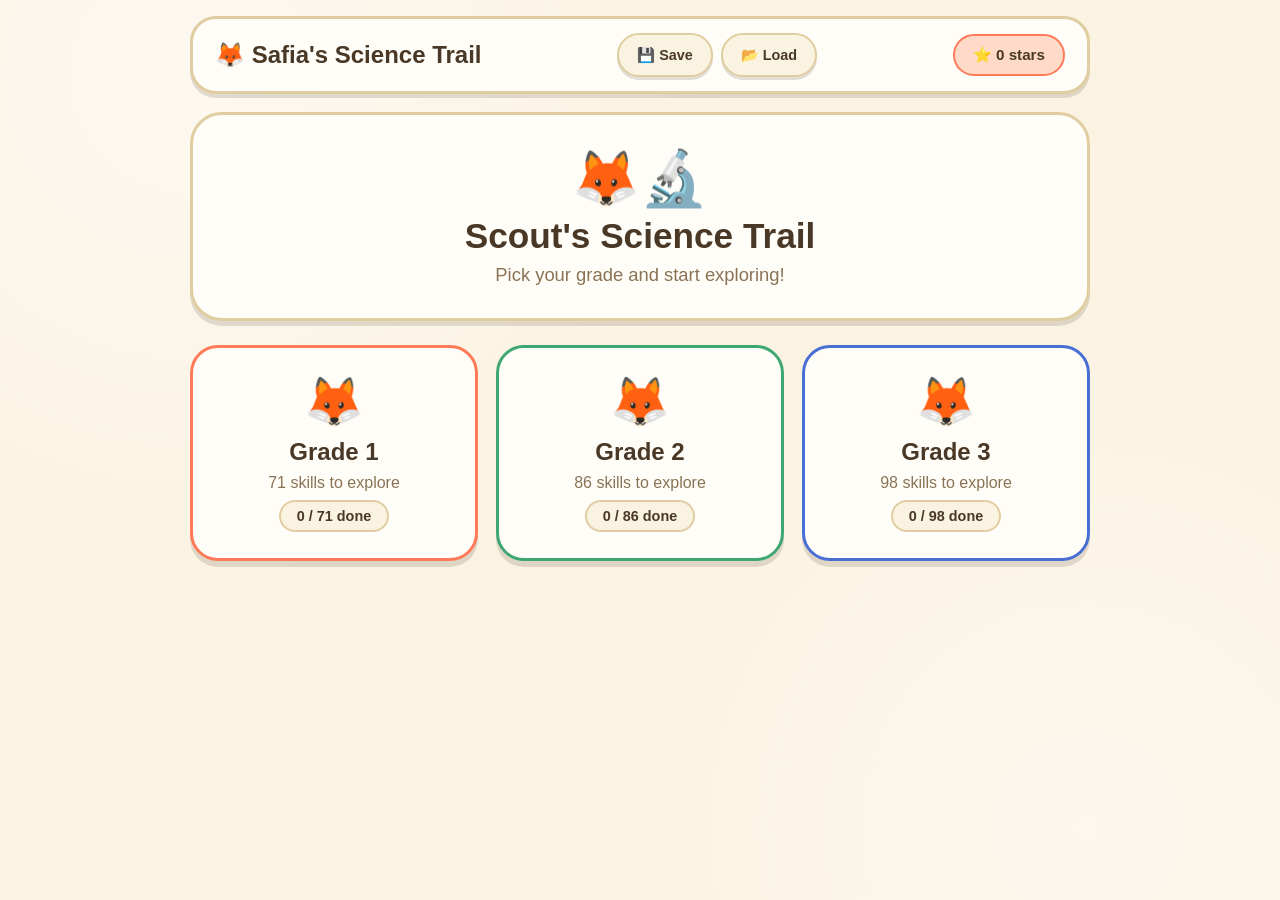
==== commit 31a482d0: "Rebuild as Scout's Science Trail with Grade 1-3 IXL-aligned content and test suite Splits the single" ====
--- a/index.html
+++ b/index.html
@@ -3,190 +3,67 @@
 <head>
 <meta charset="UTF-8"/>
 <meta name="viewport" content="width=device-width, initial-scale=1.0, maximum-scale=2.0, user-scalable=yes"/>
-<title>🔬 Safia's Science Adventure - 1st to 2nd Grade</title>
-<style>
-*{box-sizing:border-box;margin:0;padding:0;-webkit-tap-highlight-color:transparent;}
-body{font-family:'Comic Sans MS','Chalkboard SE','Fredoka','Segoe UI',cursive,sans-serif;background:linear-gradient(135deg,#1a4d5e 0%,#2a5f7a 50%,#1d3b4f 100%);min-height:100vh;padding:16px;color:#f0f9ff;}
-.wrap{max-width:800px;margin:0 auto;}
-
-/* Top Bar - friendly and glowy */
-.topbar{background:#2d5f7a;border:4px solid #9ad4e6;border-radius:60px;padding:16px 24px;display:flex;align-items:center;justify-content:space-between;flex-wrap:wrap;gap:12px;margin-bottom:20px;box-shadow:0 10px 0 #1a3a4a,0 0 0 2px #ffe5b4;}
-.topbar-title{font-size:1.8rem;font-weight:900;color:#ffe5b4;text-shadow:3px 3px 0 #4a8b9d;}
-.topbar-btns{display:flex;gap:10px;flex-wrap:wrap;}
-.tb-btn{padding:12px 24px;border:none;border-radius:50px;font-weight:900;font-size:1rem;cursor:pointer;border:3px solid white;box-shadow:0 6px 0 #1a3a4a;transition:0.1s;min-height:55px;}
-.tb-btn:active{transform:translateY(6px);box-shadow:0 2px 0 #1a3a4a;}
-.tb-save{background:#ffe5b4;color:#1a4d5e;}
-.tb-load{background:#b4e6d9;color:#1a4d5e;}
-.tb-lbl{background:#3a6b82;color:#f0f9ff;padding:12px 24px;border-radius:50px;font-weight:900;border:3px solid #9ad4e6;}
-
-/* Screens */
-.screen{display:none;}
-.screen.active{display:block;}
-
-/* Home Screen */
-.home-hero{text-align:center;background:#2d5f7a;border-radius:70px;padding:30px 20px;border:4px solid #9ad4e6;box-shadow:0 12px 0 #1a3a4a;margin-bottom:25px;}
-.home-hero h1{font-size:2.8rem;font-weight:900;color:#ffe5b4;text-shadow:4px 4px 0 #4a8b9d;}
-.home-hero p{font-size:1.4rem;color:#f0f9ff;margin-top:10px;}
-
-.menu-grid{display:grid;grid-template-columns:repeat(auto-fit,minmax(200px,1fr));gap:20px;margin:25px 0;}
-.menu-card{background:#2d5f7a;border-radius:50px;padding:30px 15px;text-align:center;cursor:pointer;border:4px solid transparent;box-shadow:0 12px 0 #1a3a4a;transition:0.1s;min-height:220px;display:flex;flex-direction:column;align-items:center;gap:8px;}
-.menu-card:active{transform:translateY(8px);box-shadow:0 4px 0 #1a3a4a;}
-.menu-card.chemistry{border-color:#ff9ebb;}
-.menu-card.physics{border-color:#b4e6d9;}
-.menu-card.biology{border-color:#a3d977;}
-.menu-card.earth{border-color:#ffe5b4;}
-.mc-icon{font-size:4rem;margin-bottom:8px;}
-.mc-name{font-weight:900;font-size:1.8rem;color:#ffe5b4;}
-.mc-desc{font-size:1.1rem;color:#d4f0ff;}
-.mc-badge{background:#3a6b82;color:white;border-radius:40px;padding:8px 20px;font-weight:900;border:2px solid #9ad4e6;}
-
-/* Progress Chart */
-.progress-chart{background:#2d5f7a;border-radius:60px;padding:25px;border:4px solid #9ad4e6;box-shadow:0 10px 0 #1a3a4a;margin-top:25px;}
-.progress-chart h3{font-size:1.8rem;color:#ffe5b4;margin-bottom:15px;}
-.progress-bar-cont{background:#1a3a4a;border-radius:30px;height:25px;margin:15px 0;border:2px solid #9ad4e6;}
-.progress-bar-fill{height:100%;border-radius:30px;background:linear-gradient(90deg,#b4e6d9,#ffe5b4);width:0%;transition:width 0.4s;}
-.progress-stats{display:flex;justify-content:space-between;margin-top:8px;font-size:1rem;color:#d4f0ff;flex-wrap:wrap;gap:10px;}
-
-/* Levels Screen */
-.levels-wrap{background:#2d5f7a;border-radius:70px;padding:30px 25px;border:4px solid #9ad4e6;box-shadow:0 12px 0 #1a3a4a;}
-.levels-title{font-size:2.2rem;font-weight:900;color:#ffe5b4;text-align:center;margin-bottom:25px;}
-.levels-grid{display:grid;grid-template-columns:repeat(auto-fit,minmax(130px,1fr));gap:15px;margin-bottom:25px;}
-.lv-btn{background:#3a6b82;border:3px solid #9ad4e6;border-radius:50px;padding:20px 8px;font-weight:900;color:white;font-size:1.2rem;box-shadow:0 8px 0 #1a3a4a;cursor:pointer;transition:0.1s;text-align:center;}
-.lv-btn:active{transform:translateY(6px);box-shadow:0 2px 0 #1a3a4a;}
-.lv-btn.done{background:#4a8b9d;border-color:#ffe5b4;}
-.lv-icon{font-size:2.2rem;display:block;margin-bottom:8px;}
-.lv-score{font-size:0.9rem;color:#ffe5b4;margin-top:5px;}
-
-/* Quiz Screen */
-.quiz-head{background:#2d5f7a;border-radius:60px;padding:20px 25px;border:4px solid #9ad4e6;box-shadow:0 8px 0 #1a3a4a;margin-bottom:20px;}
-.quiz-meta{display:flex;justify-content:space-between;font-size:1.2rem;font-weight:900;color:#ffe5b4;margin-bottom:10px;}
-.quiz-score-row{display:flex;gap:15px;margin:15px 0;}
-.qs-item{background:#3a6b82;border-radius:40px;padding:10px;flex:1;text-align:center;border:2px solid #9ad4e6;}
-.qs-label{font-size:0.9rem;color:#d4f0ff;}
-.qs-val{font-size:2rem;font-weight:900;color:#ffe5b4;}
-.prog-bar{background:#1a3a4a;height:12px;border-radius:30px;border:2px solid #9ad4e6;}
-.prog-fill{height:100%;border-radius:30px;background:linear-gradient(90deg,#b4e6d9,#ffe5b4);transition:width 0.3s;}
-
-/* Question Cards */
-.q-card{background:#2d5f7a;border-radius:60px;padding:30px 25px;border:4px solid #9ad4e6;border-top:8px solid #ff9ebb;box-shadow:0 10px 0 #1a3a4a;margin-bottom:20px;}
-.q-type-badge{background:#ff9ebb;color:#1a3a4a;border-radius:40px;padding:8px 20px;font-weight:900;font-size:1.1rem;display:inline-block;border:3px solid white;margin-bottom:20px;}
-.q-fact{background:#1a3a4a;border-left:8px solid #ffe5b4;border-radius:30px;padding:18px;font-size:1.1rem;color:#d4f0ff;margin-bottom:20px;line-height:1.6;}
-.q-text{font-size:1.4rem;font-weight:700;color:#ffe5b4;margin-bottom:20px;line-height:1.5;}
-.experiment-box{background:#3a6b82;border:4px dashed #9ad4e6;border-radius:40px;padding:20px;margin:20px 0;text-align:center;}
-.science-emoji{font-size:3rem;margin-bottom:10px;}
-.experiment-box div{color:#d4f0ff;font-size:1rem;line-height:1.5;}
-
-/* Options */
-.options{display:grid;gap:12px;margin:20px 0;}
-.options.two-col{grid-template-columns:1fr 1fr;}
-.opt-btn{background:#3a6b82;border:3px solid #9ad4e6;border-radius:50px;padding:18px 20px;font-size:1.1rem;font-weight:600;color:white;cursor:pointer;box-shadow:0 6px 0 #1a3a4a;transition:0.1s;display:flex;align-items:center;gap:15px;width:100%;min-height:70px;}
-.opt-btn:active:not(:disabled){transform:translateY(6px);box-shadow:0 2px 0 #1a3a4a;}
-.opt-btn:disabled{opacity:0.8;}
-.opt-btn.correct{background:#4a8b9d;border-color:#b4e6d9;}
-.opt-btn.wrong{background:#c45d5d;border-color:#ffb3b3;}
-.opt-letter{width:40px;height:40px;border-radius:50%;background:#4a8b9d;color:white;display:flex;align-items:center;justify-content:center;font-weight:900;font-size:1.3rem;border:2px solid #ffe5b4;}
-.opt-btn.correct .opt-letter{background:#6bcb77;}
-.opt-btn.wrong .opt-letter{background:#ff6b6b;}
-
-/* Feedback Elements */
-.feedback{border-radius:40px;padding:18px 22px;margin:15px 0;font-weight:900;font-size:1.2rem;display:none;}
-.feedback.show{display:block;}
-.feedback.ok{background:#1e4a3a;border:4px solid #b4e6d9;color:#e6ffe6;}
-.feedback.bad{background:#582b35;border:4px solid #ffb3b3;color:#ffe6e6;}
-.explanation{background:#3a6b82;border:4px dashed #ffe5b4;border-radius:30px;padding:18px;margin:15px 0;color:#d4f0ff;font-size:1.1rem;font-weight:700;display:none;}
-.explanation.show{display:block;}
-.hint-box{background:#4a8b9d;border-left:8px solid #ffe5b4;border-radius:30px;padding:18px 22px;margin:15px 0;color:#ffe5b4;font-weight:900;font-size:1.1rem;display:none;}
-.hint-box.show{display:block;}
-
-/* Buttons */
-.btn-row{display:flex;gap:12px;flex-wrap:wrap;margin-top:20px;}
-.btn{padding:16px 25px;border:none;border-radius:50px;font-weight:900;font-size:1.2rem;cursor:pointer;border:4px solid white;box-shadow:0 6px 0 #1a3a4a;transition:0.1s;min-height:70px;flex:1;}
-.btn:active{transform:translateY(6px);box-shadow:0 2px 0 #1a3a4a;}
-.btn-check{background:#b4e6d9;color:#1a3a4a;}
-.btn-next{background:#ffe5b4;color:#1a3a4a;display:none;}
-.btn-hint{background:#ff9ebb;color:#1a3a4a;}
-.btn-back{background:#3a6b82;color:white;}
-.btn-fun{background:#a3d977;color:#1a3a4a;font-size:1.2rem;}
-
-/* Result Screen */
-.result-card{background:#2d5f7a;border-radius:80px;padding:40px 25px;text-align:center;border:6px solid #ffe5b4;box-shadow:0 15px 0 #1a3a4a;}
-.result-emoji{font-size:6rem;margin-bottom:15px;}
-.result-title{font-size:3.5rem;font-weight:900;color:#ffe5b4;text-shadow:3px 3px 0 #4a8b9d;}
-.result-pct{font-size:3rem;font-weight:900;color:white;margin:15px 0;}
-.result-stars{font-size:3rem;color:#ffe5b4;margin:15px 0;}
-.result-msg{background:#3a6b82;border-radius:40px;padding:20px;margin:20px 0;color:#d4f0ff;font-size:1.3rem;border:3px solid #9ad4e6;}
-.mistake-section{text-align:left;margin:25px 0;}
-.mistake-title{font-weight:900;font-size:1.4rem;color:#ffb3b3;margin-bottom:15px;}
-.mistake-item{background:#3a6b82;border:3px solid #ff9ebb;border-radius:30px;padding:18px;margin-bottom:12px;}
-.mi-q{font-weight:900;color:#ffe5b4;font-size:1.1rem;margin-bottom:8px;}
-.mi-exp{color:#d4f0ff;font-size:1rem;}
-
-@media(max-width:600px){
-  .options.two-col{grid-template-columns:1fr;}
-  .menu-grid{grid-template-columns:1fr;}
-  .home-hero h1{font-size:2.2rem;}
-  .btn{font-size:1rem;padding:14px;}
-  .progress-stats{flex-direction:column;gap:5px;}
-}
-</style>
+<title>🦊 Safia's Science Trail</title>
+<link rel="stylesheet" href="style.css"/>
 </head>
 <body>
 <div class="wrap">
 
 <!-- Top Bar -->
 <div class="topbar">
-  <div class="topbar-title">🔬 Safia's Science Adventure</div>
+  <div class="topbar-title"><span class="home-link" onclick="goHome()">🦊 Safia's Science Trail</span></div>
   <div class="topbar-btns">
-    <button class="tb-btn tb-save" onclick="saveProgress()">💾 Save</button>
-    <button class="tb-btn tb-load" onclick="loadProgress()">📂 Load</button>
+    <button class="tb-btn" onclick="saveProgress()">💾 Save</button>
+    <button class="tb-btn" onclick="loadProgress()">📂 Load</button>
     <input type="file" id="loadFile" accept=".json" style="display:none" onchange="loadFile(event)">
   </div>
   <div class="tb-lbl" id="saveLbl">⭐ 0 stars</div>
 </div>
 
-<!-- HOME SCREEN -->
+<!-- HOME SCREEN: choose grade -->
 <div class="screen active" id="homeScreen">
   <div class="home-hero">
-    <h1>🔬 Science Adventure</h1>
-    <p>Explore and discover like a real scientist!</p>
+    <div class="hero-emoji">🦊🔬</div>
+    <h1>Scout's Science Trail</h1>
+    <p>Pick your grade and start exploring!</p>
   </div>
-  <div class="menu-grid">
-    <div class="menu-card chemistry" onclick="openCategory('chemistry')">
-      <div class="mc-icon">🧪✨</div>
-      <div class="mc-name">Chemistry</div>
-      <div class="mc-desc">Atoms, reactions, and fizzy fun!</div>
-      <div class="mc-badge">5 levels</div>
-    </div>
-    <div class="menu-card physics" onclick="openCategory('physics')">
-      <div class="mc-icon">⚡🧲</div>
-      <div class="mc-name">Physics</div>
-      <div class="mc-desc">Forces, energy, and motion!</div>
-      <div class="mc-badge">5 levels</div>
-    </div>
-    <div class="menu-card biology" onclick="openCategory('biology')">
-      <div class="mc-icon">🌱🦋</div>
-      <div class="mc-name">Biology</div>
-      <div class="mc-desc">Living things, plants, and animals!</div>
-      <div class="mc-badge">5 levels</div>
-    </div>
-    <div class="menu-card earth" onclick="openCategory('earth')">
-      <div class="mc-icon">🌍☁️</div>
-      <div class="mc-name">Earth Science</div>
-      <div class="mc-desc">Our planet, weather, and space!</div>
-      <div class="mc-badge">5 levels</div>
-    </div>
-  </div>
-  <div class="progress-chart" id="progressChart"></div>
+  <div class="grade-grid" id="gradeGrid"></div>
 </div>
 
-<!-- LEVELS SCREEN -->
-<div class="screen" id="levelsScreen">
-  <div class="levels-wrap">
-    <div class="levels-title" id="levelsTitle">Choose a Level</div>
-    <div class="levels-grid" id="levelsGrid"></div>
-    <div style="margin-top:14px;text-align:center">
-      <button class="btn btn-back" onclick="showHome()">← Back</button>
-    </div>
+<!-- GRADE HOME SCREEN: choose strand -->
+<div class="screen" id="gradeHomeScreen">
+  <div class="scout-bubble">
+    <div class="scout-avatar">🦊</div>
+    <div class="scout-text" id="scoutMsg">Hi Safia! Pick a trail to explore today!</div>
+  </div>
+  <div class="strand-grid" id="strandGrid"></div>
+  <div class="progress-dash" id="progressChart"></div>
+  <div class="btn-row" style="margin-top:16px">
+    <button class="btn btn-back" onclick="goHome()">← All Grades</button>
+  </div>
+</div>
+
+<!-- STRAND SCREEN: choose unit -->
+<div class="screen" id="strandScreen">
+  <div class="strand-head">
+    <div class="sh-icon" id="strandIcon">⚡</div>
+    <div class="sh-name" id="strandName">Physical Science</div>
+  </div>
+  <div class="unit-grid" id="unitGrid"></div>
+  <div class="btn-row">
+    <button class="btn btn-back" onclick="showGradeHome()">← Back to Trails</button>
+  </div>
+</div>
+
+<!-- UNIT SCREEN: the winding skill trail -->
+<div class="screen" id="unitScreen">
+  <div class="trail-wrap">
+    <div class="trail-title" id="unitTitle">Animals</div>
+    <div class="trail-sub" id="unitSub">Tap a stop to play!</div>
+    <div class="trail-path" id="trailPath"></div>
+  </div>
+  <div class="btn-row" style="margin-top:14px">
+    <button class="btn btn-back" onclick="showStrand()">← Back to Units</button>
   </div>
 </div>
 
@@ -194,8 +71,8 @@
 <div class="screen" id="quizScreen">
   <div class="quiz-head">
     <div class="quiz-meta">
-      <span id="quizLabel">Chemistry • Level 1</span>
-      <span id="quizQNum">Q 1 / 10</span>
+      <span id="quizLabel">Animals • What do animals need to survive?</span>
+      <span id="quizQNum">Q 1 / 5</span>
     </div>
     <div class="quiz-score-row">
       <div class="qs-item"><div class="qs-label">✅ Correct</div><div class="qs-val" id="qsCorrect">0</div></div>
@@ -209,7 +86,7 @@
   <div class="feedback" id="feedback"></div>
   <div class="explanation" id="explanation"></div>
   <div class="btn-row">
-    <button class="btn btn-back" onclick="leaveQuiz()">🏠 Home</button>
+    <button class="btn btn-back" onclick="leaveQuiz()">🏠 Trail</button>
     <button class="btn btn-hint" id="hintBtn" onclick="showHint()">💡 Friendly Hint</button>
     <button class="btn btn-fun" id="funFactBtn" onclick="showFunFact()" style="display:none">🎉 Fun Fact</button>
     <button class="btn btn-check" id="checkBtn" onclick="checkAnswer()">✅ Check</button>
@@ -228,726 +105,27 @@
     <div class="mistake-section" id="mistakeSection"></div>
     <div class="btn-row" style="justify-content:center;margin-top:16px">
       <button class="btn btn-back" id="retryBtn">🔁 Try Again</button>
-      <button class="btn btn-check" onclick="showHome()">🏠 Home</button>
-      <button class="btn btn-next" id="nextLvBtn" style="display:none">➡ Next Level</button>
+      <button class="btn btn-check" onclick="showUnitFromResult()">🗺️ Trail</button>
+      <button class="btn btn-next" id="nextLvBtn" style="display:none">➡ Next Skill</button>
     </div>
   </div>
 </div>
 
 </div>
 
-<script>
-// ============================================================
-// FRIENDLY SCIENCE ADVENTURE - With star rewards!
-// ============================================================
-
-function rnd(min, max) {
-  return Math.floor(Math.random() * (max - min + 1)) + min;
-}
-
-function shuffle(arr) {
-  for (let i = arr.length - 1; i > 0; i--) {
-    const j = Math.floor(Math.random() * (i + 1));
-    [arr[i], arr[j]] = [arr[j], arr[i]];
-  }
-  return arr;
-}
-
-// ========== CHEMISTRY GENERATOR ==========
-function generateChemistryQuestions(level) {
-  const topics = {
-    1: [ // Basic states of matter
-      {fact: "Water is a liquid at room temperature. It flows and takes the shape of its container!", 
-       q: "What state of matter is water?", 
-       correct: "Liquid", wrong: ["Solid", "Gas", "Plasma"], 
-       hint: "Think about what happens when you pour water into a glass.",
-       experiment: "🧪 Try this: Pour water into different cups - it changes shape!"},
-      {fact: "Ice is water in solid form. When water freezes, it becomes hard ice!",
-       q: "What happens to water when it freezes?", 
-       correct: "It becomes solid ice", wrong: ["It disappears", "It turns into gas", "It gets hotter"], 
-       hint: "What happens to water in the freezer?",
-       experiment: "❄️ Try this: Put water in the freezer - it turns into ice!"},
-      {fact: "Steam is water as a gas. When water boils, it turns into invisible steam!",
-       q: "When water boils, it turns into...", 
-       correct: "Steam (gas)", wrong: ["Ice (solid)", "More water", "Nothing"], 
-       hint: "Watch a pot of boiling water - what rises up?",
-       experiment: "💨 Try this: Watch steam rise from a hot cup of tea!"},
-      {fact: "Solids keep their shape. A rock stays the same shape unless you break it!",
-       q: "Which of these is a solid?", 
-       correct: "Rock", wrong: ["Milk", "Air", "Juice"], 
-       hint: "It's hard and doesn't change shape by itself.",
-       experiment: "🪨 Try this: Pick up a rock - it keeps its shape!"}
-    ],
-    2: [ // Mixing and dissolving
-      {fact: "Some solids dissolve in water. Sugar seems to 'disappear' but you can still taste it!",
-       q: "What happens when you mix sugar in water?", 
-       correct: "It dissolves", wrong: ["It disappears forever", "It turns into ice", "It floats"], 
-       hint: "The sugar seems to disappear, but your drink tastes sweet!",
-       experiment: "🍬 Try this: Stir sugar into tea - it dissolves!"},
-      {fact: "Sand does not dissolve in water. It sinks to the bottom!",
-       q: "What happens when you mix sand in water?", 
-       correct: "It sinks to the bottom", wrong: ["It dissolves", "It turns to glass", "It disappears"], 
-       hint: "Think about what happens at the beach when waves bring sand.",
-       experiment: "🏖️ Try this: Mix sand in water - watch it settle!"},
-      {fact: "Oil and water don't mix. They separate into layers with oil on top!",
-       q: "What happens when you mix oil and water?", 
-       correct: "They separate into layers", wrong: ["They mix together", "They turn solid", "They disappear"], 
-       hint: "Think about salad dressing - it separates!",
-       experiment: "🥗 Try this: Shake oil and water - they always separate!"}
-    ],
-    3: [ // Atoms and molecules
-      {fact: "Everything is made of tiny particles called atoms. They're so small you can't see them!",
-       q: "What are atoms?", 
-       correct: "Tiny building blocks of everything", wrong: ["A type of food", "A kind of animal", "A weather event"], 
-       hint: "They're like invisible LEGO bricks that make up everything!",
-       experiment: "🔬 Fun fact: A single drop of water has billions of atoms!"},
-      {fact: "Molecules are groups of atoms joined together. Water is H2O - two hydrogen and one oxygen!",
-       q: "A water molecule is made of...", 
-       correct: "Hydrogen and oxygen", wrong: ["Salt and sugar", "Air and water", "Earth and fire"], 
-       hint: "H2O - H is hydrogen, O is oxygen.",
-       experiment: "💧 Fun fact: You drink billions of water molecules every day!"}
-    ],
-    4: [ // Chemical reactions
-      {fact: "A chemical reaction creates new substances. When you bake a cake, you can't unbake it!",
-       q: "Which of these is a chemical reaction?", 
-       correct: "Baking a cake", wrong: ["Melting ice", "Cutting paper", "Breaking a glass"], 
-       hint: "Think about something that changes forever and can't go back.",
-       experiment: "🍰 Try this: Bake cookies - the ingredients change forever!"},
-      {fact: "Rust is a chemical reaction. When iron meets oxygen and water, it turns into rust!",
-       q: "What causes metal to rust?", 
-       correct: "Oxygen and water", wrong: ["Heat alone", "Cold alone", "Light"], 
-       hint: "Old cars left outside get rusty from rain and air.",
-       experiment: "🔩 Look for rusty things outside - that's a chemical reaction!"}
-    ],
-    5: [ // Acids and bases
-      {fact: "Acids taste sour. Lemons have citric acid - that's why they're sour!",
-       q: "Which food is acidic?", 
-       correct: "Lemon", wrong: ["Bread", "Potato", "Rice"], 
-       hint: "It's sour and makes your mouth pucker!",
-       experiment: "🍋 Try this: Taste a lemon - that sourness is acid!"},
-      {fact: "Bases taste bitter and feel slippery. Soap is a base that helps clean things!",
-       q: "Which of these is a base?", 
-       correct: "Soap", wrong: ["Orange juice", "Soda", "Vinegar"], 
-       hint: "It feels slippery and helps wash away dirt.",
-       experiment: "🧼 Try this: Wash your hands with soap - that's a base!"}
-    ]
-  };
-  
-  let pool = topics[level] || topics[1];
-  let questions = [];
-  
-  for(let t of shuffle(pool).slice(0, 10)) {
-    let options = [t.correct, ...t.wrong];
-    options = shuffle(options);
-    questions.push({
-      type: 'chemistry',
-      fact: t.fact,
-      question: t.q,
-      options: options,
-      correct: options.indexOf(t.correct),
-      hint: t.hint,
-      experiment: t.experiment,
-      explanation: t.fact
-    });
-  }
-  
-  return questions;
-}
-
-// ========== PHYSICS GENERATOR ==========
-function generatePhysicsQuestions(level) {
-  const topics = {
-    1: [
-      {fact: "A push moves things away from you. When you push a swing, it goes forward!",
-       q: "Which action is a PUSH?", 
-       correct: "Pushing a swing", wrong: ["Catching a ball", "Holding a book", "Sitting still"], 
-       hint: "You make it go away from you.",
-       experiment: "🎠 Try this: Push a friend on a swing - it moves away!"},
-      {fact: "A pull moves things toward you. When you pull a wagon, it comes closer!",
-       q: "Which action is a PULL?", 
-       correct: "Pulling a wagon", wrong: ["Kicking a ball", "Throwing a paper", "Dropping a toy"], 
-       hint: "You bring it closer to you.",
-       experiment: "🧳 Try this: Pull a toy toward you - it comes closer!"},
-      {fact: "Gravity pulls things down. That's why balls fall to the ground, not up!",
-       q: "Why does a ball fall to the ground?", 
-       correct: "Gravity pulls it down", wrong: ["The wind pushes it", "It wants to rest", "Air holds it up"], 
-       hint: "What goes up must come down!",
-       experiment: "🍎 Try this: Drop a ball - gravity pulls it down!"}
-    ],
-    2: [
-      {fact: "Speed is how fast something moves. A cheetah is the fastest land animal!",
-       q: "Which animal moves the FASTEST?", 
-       correct: "Cheetah", wrong: ["Turtle", "Snail", "Sloth"], 
-       hint: "It can run faster than a car on the highway!",
-       experiment: "🐆 Fun fact: Cheetahs can run 70 miles per hour!"},
-      {fact: "Force makes things move. When you push a toy car, force makes it go!",
-       q: "What makes a toy car start moving?", 
-       correct: "A push or pull", wrong: ["Its color", "Its size", "Its weight"], 
-       hint: "You have to give it a little help to get going.",
-       experiment: "🚗 Try this: Give your toy car a push - it moves!"}
-    ],
-    3: [
-      {fact: "Energy makes things happen. The sun gives us light and heat energy!",
-       q: "What do we need to see during the day?", 
-       correct: "Light energy from the sun", wrong: ["Sound energy", "Heat energy only", "No energy"], 
-       hint: "The sun gives us this so we can see!",
-       experiment: "☀️ Fun fact: Sunlight takes 8 minutes to reach Earth!"},
-      {fact: "Sound travels through vibrations. When you talk, your throat vibrates!",
-       q: "How does sound travel to our ears?", 
-       correct: "Through vibrations in the air", wrong: ["Through light beams", "Through smells", "Through thoughts"], 
-       hint: "Feel your throat when you hum - it wiggles!",
-       experiment: "🎵 Try this: Touch your throat while humming - feel the vibration!"}
-    ],
-    4: [
-      {fact: "Electricity powers our world. It flows through wires like water through a pipe!",
-       q: "What do you need to turn on a light bulb?", 
-       correct: "Electricity", wrong: ["Water", "Air", "Magnets"], 
-       hint: "It comes from outlets and batteries.",
-       experiment: "💡 Fun fact: Electricity travels at the speed of light!"},
-      {fact: "Magnets have north and south poles. Opposite poles attract, same poles repel!",
-       q: "What happens when you put two north poles together?", 
-       correct: "They push apart (repel)", wrong: ["They stick together", "Nothing happens", "They make sparks"], 
-       hint: "Like poles don't want to touch!",
-       experiment: "🧲 Try this: Try to push two magnets together the wrong way - they fight!"}
-    ],
-    5: [
-      {fact: "A lever helps lift heavy things. A see-saw is a fun example of a lever!",
-       q: "Which is an example of a lever?", 
-       correct: "See-saw", wrong: ["Wheel", "Ramp", "Screw"], 
-       hint: "You play on this at the playground - it goes up and down!",
-       experiment: "🛝 Try this: A see-saw makes it easy to lift your friend!"},
-      {fact: "A ramp makes it easier to move things up. That's why we have wheelchair ramps!",
-       q: "Why are ramps helpful?", 
-       correct: "They spread out the work", wrong: ["They make things lighter", "They use magic", "They push things"], 
-       hint: "Easier to walk up slowly than to climb straight up!",
-       experiment: " Try this: Roll a ball up a ramp - easier than lifting straight up!"}
-    ]
-  };
-  
-  let pool = topics[level] || topics[1];
-  let questions = [];
-  
-  for(let t of shuffle(pool).slice(0, 10)) {
-    let options = [t.correct, ...t.wrong];
-    options = shuffle(options);
-    questions.push({
-      type: 'physics',
-      fact: t.fact,
-      question: t.q,
-      options: options,
-      correct: options.indexOf(t.correct),
-      hint: t.hint,
-      experiment: t.experiment,
-      explanation: t.fact
-    });
-  }
-  
-  return questions;
-}
-
-// ========== BIOLOGY GENERATOR ==========
-function generateBiologyQuestions(level) {
-  const topics = {
-    1: [
-      {fact: "Living things grow, eat, and make babies. A tree is alive - it grows from a tiny seed!",
-       q: "Which of these is a living thing?", 
-       correct: "A tree", wrong: ["A rock", "A pencil", "A car"], 
-       hint: "It grows and needs water and sunlight!",
-       experiment: "🌳 Try this: Watch a plant grow over time - it's alive!"},
-      {fact: "All living things need water. Plants drink water through their roots!",
-       q: "What do plants need to survive?", 
-       correct: "Water and sunlight", wrong: ["Music and TV", "Shoes and socks", "Toys and games"], 
-       hint: "Give them a drink and put them near a window!",
-       experiment: "🌱 Try this: Water a plant and watch it grow!"},
-      {fact: "Animals need food, water, and air. Just like you need breakfast, water, and to breathe!",
-       q: "What do all animals need?", 
-       correct: "Food and water", wrong: ["A bed", "A phone", "Clothes"], 
-       hint: "You get hungry and thirsty, too!",
-       experiment: "🐶 Think about what your pet needs every day."}
-    ],
-    2: [
-      {fact: "Plants have roots, stems, and leaves. Roots drink water from the soil!",
-       q: "What part of a plant takes in water?", 
-       correct: "Roots", wrong: ["Leaves", "Flowers", "Stem"], 
-       hint: "It's underground and drinks for the plant!",
-       experiment: "🥕 Carrots are roots - they soak up water from soil!"},
-      {fact: "Leaves make food for the plant using sunlight. It's called photosynthesis!",
-       q: "What do leaves need to make food?", 
-       correct: "Sunlight", wrong: ["Darkness", "Cold", "Wind"], 
-       hint: "They turn toward the sunny window.",
-       experiment: "🍃 Try this: Put a plant in the sun - it's happier!"}
-    ],
-    3: [
-      {fact: "Animals that eat only plants are herbivores. Cows and horses are herbivores!",
-       q: "An animal that eats only plants is called...", 
-       correct: "Herbivore", wrong: ["Carnivore", "Omnivore", "Insectivore"], 
-       hint: "Cows eat grass, not meat!",
-       experiment: "🐮 Fun fact: Cows spend 8 hours a day eating grass!"},
-      {fact: "Animals that eat only meat are carnivores. Lions are carnivores - they hunt!",
-       q: "Which animal is a carnivore?", 
-       correct: "Lion", wrong: ["Cow", "Deer", "Sheep"], 
-       hint: "It hunts other animals for food.",
-       experiment: "🦁 Lions are called 'king of the jungle' because they're top hunters!"}
-    ],
-    4: [
-      {fact: "Your heart pumps blood all through your body. It beats about 100,000 times a day!",
-       q: "What does your heart do?", 
-       correct: "Pumps blood", wrong: ["Thinks thoughts", "Digests food", "Helps you see"], 
-       hint: "You can feel it beating in your chest when you run!",
-       experiment: "❤️ Try this: Jump up and down, then feel your heart beat faster!"},
-      {fact: "Your lungs help you breathe. They fill up with air like balloons!",
-       q: "What do we use lungs for?", 
-       correct: "Breathing air", wrong: ["Pumping blood", "Thinking", "Moving bones"], 
-       hint: "Take a deep breath - feel your chest expand!",
-       experiment: " Try this: Take a big breath and hold it - that's your lungs working!"}
-    ],
-    5: [
-      {fact: "A butterfly starts as a tiny egg, then becomes a caterpillar, then a chrysalis, then a butterfly!",
-       q: "What is the first stage of a butterfly?", 
-       correct: "Egg", wrong: ["Cocoon", "Butterfly", "Caterpillar"], 
-       hint: "It's very tiny and laid on a leaf first.",
-       experiment: "🥚 Fun fact: A caterpillar grows 100 times bigger before becoming a butterfly!"},
-      {fact: "A frog starts as a tadpole in water, then grows legs and becomes a frog!",
-       q: "What do tadpoles grow into?", 
-       correct: "Frogs", wrong: ["Fish", "Snakes", "Birds"], 
-       hint: "They grow legs and lose their tails!",
-       experiment: "🐸 Try this: Watch videos of tadpoles turning into frogs - it's amazing!"}
-    ]
-  };
-  
-  let pool = topics[level] || topics[1];
-  let questions = [];
-  
-  for(let t of shuffle(pool).slice(0, 10)) {
-    let options = [t.correct, ...t.wrong];
-    options = shuffle(options);
-    questions.push({
-      type: 'biology',
-      fact: t.fact,
-      question: t.q,
-      options: options,
-      correct: options.indexOf(t.correct),
-      hint: t.hint,
-      experiment: t.experiment,
-      explanation: t.fact
-    });
-  }
-  
-  return questions;
-}
-
-// ========== EARTH SCIENCE GENERATOR ==========
-function generateEarthQuestions(level) {
-  const topics = {
-    1: [
-      {fact: "The sun gives us light and heat. It's actually a star, just like the stars at night!",
-       q: "What is the sun?", 
-       correct: "A star", wrong: ["A planet", "A moon", "A cloud"], 
-       hint: "It's a giant ball of hot, glowing gas!",
-       experiment: "☀️ Fun fact: The sun is so big, a million Earths could fit inside it!"},
-      {fact: "Rain comes from clouds. Clouds are made of tiny water drops that get heavy and fall!",
-       q: "Where does rain come from?", 
-       correct: "Clouds in the sky", wrong: ["The ocean", "Rivers", "The ground"], 
-       hint: "Look up when it rains - where does it come from?",
-       experiment: "☁️ Try this: On a foggy day, you're walking through a low cloud!"},
-      {fact: "Wind is moving air. You can't see it, but you can feel it on your face!",
-       q: "What makes leaves blow around?", 
-       correct: "Wind", wrong: ["Gravity", "Magnets", "Magic"], 
-       hint: "It's invisible but you can feel it!",
-       experiment: "💨 Try this: Make your own wind by blowing on a pinwheel!"}
-    ],
-    2: [
-      {fact: "Rocks are made of minerals. Granite has different colored minerals in it!",
-       q: "What are rocks made of?", 
-       correct: "Minerals", wrong: ["Plants", "Water", "Air"], 
-       hint: "They're natural and come from the Earth.",
-       experiment: " Try this: Look at different rocks - they all look different!"},
-      {fact: "Soil has tiny pieces of rock and dead plants. That's why plants grow so well in it!",
-       q: "What is soil made of?", 
-       correct: "Crumbled rock and dead plants", wrong: ["Only sand", "Only clay", "Plastic"], 
-       hint: "It's what plants grow in - dark and crumbly!",
-       experiment: "🌱 Fun fact: Worms help make soil by eating dead leaves!"}
-    ],
-    3: [
-      {fact: "Earth spins like a top. When your side faces the sun, it's daytime!",
-       q: "What causes day and night?", 
-       correct: "Earth spinning", wrong: ["The sun moving", "The moon blocking light", "Clouds covering sky"], 
-       hint: "The Earth turns around and around!",
-       experiment: "🌍 Try this: Spin around with a flashlight - that's day and night!"},
-      {fact: "It takes one whole year for Earth to go around the sun. That's 365 days!",
-       q: "How long does it take Earth to orbit the sun?", 
-       correct: "One year", wrong: ["One day", "One month", "One week"], 
-       hint: "That's how we measure our birthdays!",
-       experiment: "🗓️ Every time you have a birthday, Earth has gone around the sun once!"}
-    ],
-    4: [
-      {fact: "The water cycle moves water around Earth. Sun heats water, it rises, makes clouds, and rains!",
-       q: "What is evaporation?", 
-       correct: "Water turning into vapor", wrong: ["Vapor turning into water", "Water freezing", "Rain falling"], 
-       hint: "Puddles disappear on sunny days - where does the water go?",
-       experiment: "💧 Try this: Put water in a sunny spot - it slowly disappears!"},
-      {fact: "Condensation makes clouds. When water vapor cools, it turns back into tiny drops!",
-       q: "What is condensation?", 
-       correct: "Water vapor turning back into liquid", wrong: ["Water freezing into ice", "Rain falling", "Snow melting"], 
-       hint: "See water drops on a cold glass of lemonade? That's condensation!",
-       experiment: "🥤 Try this: Put ice in a glass and watch water form on the outside!"}
-    ],
-    5: [
-      {fact: "Earth is the third planet from the sun. We're just right - not too hot, not too cold!",
-       q: "What number is Earth from the sun?", 
-       correct: "Third", wrong: ["First", "Second", "Fourth"], 
-       hint: "Mercury, Venus, THEN Earth!",
-       experiment: "🌍 Fun fact: Earth is called the 'Goldilocks planet' - it's just right for life!"},
-      {fact: "The moon orbits Earth. It takes about 28 days to go all the way around!",
-       q: "What does the moon orbit?", 
-       correct: "Earth", wrong: ["The sun", "Mars", "Jupiter"], 
-       hint: "It goes around us while we go around the sun!",
-       experiment: "🌙 Try this: Watch the moon for a month - it changes shape as it moves!"}
-    ]
-  };
-  
-  let pool = topics[level] || topics[1];
-  let questions = [];
-  
-  for(let t of shuffle(pool).slice(0, 10)) {
-    let options = [t.correct, ...t.wrong];
-    options = shuffle(options);
-    questions.push({
-      type: 'earth',
-      fact: t.fact,
-      question: t.q,
-      options: options,
-      correct: options.indexOf(t.correct),
-      hint: t.hint,
-      experiment: t.experiment,
-      explanation: t.fact
-    });
-  }
-  
-  return questions;
-}
-
-// ============================================================
-// STATE MANAGEMENT - With star rewards!
-// ============================================================
-const PASS_PCT = 70;
-const STORAGE_KEY = "safia_science_v1";
-const CATS = {
-  chemistry: {label: "Chemistry", levels: 5, color: "#FF6B6B", icon: "🧪"},
-  physics: {label: "Physics", levels: 5, color: "#4ECDC4", icon: "⚡"},
-  biology: {label: "Biology", levels: 5, color: "#96CEB4", icon: "🌱"},
-  earth: {label: "Earth Science", levels: 5, color: "#FFD93D", icon: "🌍"}
-};
-
-let progress = JSON.parse(localStorage.getItem(STORAGE_KEY)) || {};
-let cat = "", level = 0, questions = [], qi = 0, correct = 0, wrong = 0, mistakes = [];
-let answered = false, hintCount = 0;
-
-function initProgress() {
-  Object.keys(CATS).forEach(c => {
-    if(!progress[c]) progress[c] = {};
-    for(let l = 1; l <= CATS[c].levels; l++) {
-      if(!progress[c][l]) progress[c][l] = {done: false, stars: 0, score: 0};
-    }
-  });
-}
-initProgress();
-
-function saveProgress() {
-  const blob = new Blob([JSON.stringify(progress, null, 2)], {type: "application/json"});
-  const a = document.createElement("a");
-  a.href = URL.createObjectURL(blob);
-  a.download = "safia-science-save.json";
-  a.click();
-  document.getElementById("saveLbl").textContent = "✅ Saved! ⭐";
-  setTimeout(updateSaveLbl, 2000);
-}
-
-function loadProgress() { 
-  document.getElementById("loadFile").click(); 
-}
-
-function loadFile(e) {
-  const file = e.target.files[0]; 
-  if(!file) return;
-  const r = new FileReader();
-  r.onload = ev => {
-    try {
-      const d = JSON.parse(ev.target.result);
-      progress = d;
-      initProgress();
-      updateSaveLbl();
-      document.getElementById("saveLbl").textContent = "✅ Loaded! ⭐";
-      setTimeout(updateSaveLbl, 2000);
-    } catch(error) {
-      alert("💛 Oops! Could not load the file. Try again!");
-    }
-  };
-  r.readAsText(file);
-  e.target.value = "";
-}
-
-function updateSaveLbl() {
-  let totalStars = 0;
-  let done = 0, total = 0;
-  
-  Object.keys(CATS).forEach(c => {
-    for(let l = 1; l <= CATS[c].levels; l++) {
-      total++;
-      if(progress[c] && progress[c][l] && progress[c][l].done) {
-        done++;
-        totalStars += progress[c][l].stars || 0;
-      }
-    }
-  });
-  
-  document.getElementById("saveLbl").innerHTML = `⭐ ${totalStars} stars`;
-  
-  let chart = document.getElementById("progressChart");
-  if(chart) {
-    let pct = Math.round((done/total)*100);
-    let byCat = Object.keys(CATS).map(c => {
-      let catDone = 0;
-      for(let l = 1; l <= CATS[c].levels; l++) {
-        if(progress[c] && progress[c][l] && progress[c][l].done) catDone++;
-      }
-      return `${CATS[c].icon} ${catDone}/${CATS[c].levels}`;
-    }).join(" • ");
-    
-    chart.innerHTML = `
-      <h3 style="color:#ffe5b4;margin-bottom:10px">📊 My Science Journey</h3>
-      <div style="margin-bottom:5px;color:#d4f0ff;">⭐ ${totalStars} stars · ${done} of ${total} levels done!</div>
-      <div class="progress-bar-cont"><div class="progress-bar-fill" style="width:${pct}%"></div></div>
-      <div class="progress-stats">${byCat}</div>
-    `;
-  }
-}
-
-function showScreen(id) {
-  document.querySelectorAll(".screen").forEach(s => s.classList.remove("active"));
-  document.getElementById(id).classList.add("active");
-}
-
-function showHome() { 
-  updateSaveLbl();
-  showScreen("homeScreen"); 
-}
-
-function openCategory(c) {
-  cat = c;
-  document.getElementById("levelsTitle").innerHTML = `${CATS[c].icon} ${CATS[c].label} — Pick a level!`;
-  const grid = document.getElementById("levelsGrid");
-  grid.innerHTML = "";
-  const emojis = ["🌱", "🌿", "🍃", "🌟", "🏆"];
-  
-  if(!progress[c]) progress[c] = {};
-  
-  for(let l = 1; l <= CATS[c].levels; l++) {
-    if(!progress[c][l]) progress[c][l] = {done: false, stars: 0, score: 0};
-    const p = progress[c][l];
-    const btn = document.createElement("button");
-    btn.className = "lv-btn" + (p.done ? " done" : "");
-    btn.innerHTML = '<span class="lv-icon">' + emojis[l-1] + '</span>Level ' + l + 
-                    (p.done ? '<div class="lv-score">⭐ ' + p.stars + ' stars</div>' : '');
-    btn.onclick = (function(ll) { return function() { startLevel(ll); }; })(l);
-    grid.appendChild(btn);
-  }
-  showScreen("levelsScreen");
-}
-
-function startLevel(l) {
-  level = l;
-  qi = 0; correct = 0; wrong = 0; mistakes = []; answered = false; hintCount = 0;
-  
-  if(cat === 'chemistry') questions = generateChemistryQuestions(Math.min(l,5));
-  else if(cat === 'physics') questions = generatePhysicsQuestions(Math.min(l,5));
-  else if(cat === 'biology') questions = generateBiologyQuestions(Math.min(l,5));
-  else if(cat === 'earth') questions = generateEarthQuestions(Math.min(l,5));
-  
-  document.getElementById("quizLabel").innerHTML = `${CATS[cat].icon} ${CATS[cat].label} • Level ${l}`;
-  showScreen("quizScreen");
-  loadQuestion();
-}
-
-function leaveQuiz() {
-  if(confirm("Leave this level? You can always come back!")) showHome();
-}
-
-function loadQuestion() {
-  answered = false;
-  const q = questions[qi];
-  const total = questions.length;
-  
-  document.getElementById("quizQNum").innerHTML = "Q " + (qi+1) + " / " + total;
-  document.getElementById("qsCorrect").innerHTML = correct;
-  document.getElementById("qsWrong").innerHTML = wrong;
-  const att = correct + wrong;
-  document.getElementById("qsAcc").innerHTML = att ? Math.round(correct/att*100) + "%" : "—";
-  document.getElementById("progFill").style.width = (qi/total*100) + "%";
-  
-  document.getElementById("feedback").className = "feedback";
-  document.getElementById("explanation").className = "explanation";
-  document.getElementById("hintBox").className = "hint-box";
-  document.getElementById("checkBtn").style.display = "inline-flex";
-  document.getElementById("nextBtn").style.display = "none";
-  
-  const hintAllowed = qi < 4 && hintCount < 2;
-  const hintBtn = document.getElementById("hintBtn");
-  hintBtn.style.display = hintAllowed ? "inline-flex" : "none";
-  hintBtn.disabled = false;
-  
-  document.getElementById("funFactBtn").style.display = qi === total-1 ? "inline-flex" : "none";
-  
-  renderQuestion(q);
-}
-
-function renderQuestion(q) {
-  const card = document.getElementById("qCard");
-  const colors = { chemistry:"#ff9ebb", physics:"#b4e6d9", biology:"#a3d977", earth:"#ffe5b4" };
-  card.style.borderTopColor = colors[cat];
-  
-  let html = `<div class="q-type-badge">${CATS[cat].icon} ${CATS[cat].label}</div>`;
-  html += `<div class="q-fact">🔬 Did you know? ${q.fact}</div>`;
-  html += `<div class="q-text">${q.question}</div>`;
-  html += `<div class="experiment-box">`;
-  html += `<div class="science-emoji">${getExperimentEmoji(q.type)}</div>`;
-  html += `<div>${q.experiment}</div>`;
-  html += `</div>`;
-  html += `<div class="options two-col" id="opts"></div>`;
-  card.innerHTML = html;
-  
-  renderOptions(q, document.getElementById("opts"));
-}
-
-function getExperimentEmoji(type) {
-  const emojis = { chemistry:"🧪⚗️", physics:"⚡🧲", biology:"🌱🔬", earth:"🌍☁️" };
-  return emojis[type] || "🔬";
-}
-
-function renderOptions(q, container) {
-  const letters = ["A","B","C","D"];
-  container.innerHTML = '';
-  q.options.forEach((opt,i) => {
-    const btn = document.createElement("button");
-    btn.className = "opt-btn";
-    btn.innerHTML = '<div class="opt-letter">'+letters[i]+'</div><div>'+opt+'</div>';
-    btn.onclick = (function(idx){ return function(){ selectOption(idx,q,container); }; })(i);
-    container.appendChild(btn);
-  });
-}
-
-function selectOption(i,q,container) {
-  if(answered) return;
-  answered = true;
-  const isCorrect = i === q.correct;
-  
-  if(isCorrect) correct++; 
-  else { wrong++; mistakes.push({q: q.question, exp: q.explanation}); }
-  
-  container.querySelectorAll(".opt-btn").forEach((b,idx) => {
-    b.disabled = true;
-    if(idx === q.correct) b.classList.add("correct");
-    else if(idx === i && !isCorrect) b.classList.add("wrong");
-  });
-  
-  showFeedback(isCorrect, q.explanation);
-}
-
-function showFeedback(isCorrect, msg) {
-  const fb = document.getElementById("feedback");
-  fb.innerHTML = isCorrect ? "✅ Great job! " + msg : "🤗 Not quite — " + msg;
-  fb.className = "feedback show " + (isCorrect ? "ok" : "bad");
-  
-  if(!isCorrect) {
-    const ex = document.getElementById("explanation");
-    ex.innerHTML = "💡 " + msg;
-    ex.className = "explanation show";
-  }
-  
-  document.getElementById("checkBtn").style.display = "none";
-  document.getElementById("nextBtn").style.display = "inline-flex";
-  document.getElementById("hintBtn").style.display = "none";
-  document.getElementById("qsCorrect").innerHTML = correct;
-  document.getElementById("qsWrong").innerHTML = wrong;
-  const att = correct + wrong;
-  document.getElementById("qsAcc").innerHTML = att ? Math.round(correct/att*100) + "%" : "—";
-}
-
-function showHint() {
-  const q = questions[qi];
-  if(!q || !q.hint) return;
-  hintCount++;
-  document.getElementById("hintBox").innerHTML = "💡 Friendly hint: " + q.hint;
-  document.getElementById("hintBox").classList.add("show");
-  document.getElementById("hintBtn").disabled = true;
-}
-
-function showFunFact() {
-  const facts = [
-    "🌍 Earth is the only planet not named after a god!",
-    "🧪 The hottest temperature ever recorded was 134°F in Death Valley!",
-    "⚡ Lightning strikes somewhere on Earth 100 times every second!",
-    "🌱 A single tree can produce enough oxygen for 4 people to breathe!",
-    "🧲 A magnet's pull is strongest at its north and south poles!",
-    "🦋 Butterflies taste with their feet - they have taste sensors there!",
-    "🌙 The moon is moving away from Earth about 1.5 inches every year!",
-    "💧 Water can boil and freeze at the same time - it's called the triple point!",
-    "🐙 Octopuses have three hearts and blue blood!",
-    "☁️ A single cloud can weigh over a million pounds!"
-  ];
-  alert("🎉 Fun Fact: " + facts[Math.floor(Math.random() * facts.length)]);
-}
-
-function nextQuestion() {
-  qi++;
-  if(qi >= questions.length) showResult();
-  else loadQuestion();
-}
-
-function showResult() {
-  const total = questions.length;
-  const pct = Math.round((correct/total)*100);
-  const passed = pct >= PASS_PCT;
-  const stars = Math.min(3, Math.ceil(correct / 4)); // 1-3 stars based on correct answers
-  
-  if(passed) {
-    progress[cat][level].done = true;
-    progress[cat][level].stars = Math.max(progress[cat][level].stars || 0, stars);
-    progress[cat][level].score = pct;
-  }
-  
-  localStorage.setItem(STORAGE_KEY, JSON.stringify(progress));
-  updateSaveLbl();
-  
-  document.getElementById("resEmoji").innerHTML = stars >= 3 ? "🏆" : stars >= 2 ? "🌟" : "⭐";
-  document.getElementById("resTitle").innerHTML = stars >= 3 ? "AMAZING SCIENTIST!" : stars >= 2 ? "Great Job!" : "Good Try!";
-  document.getElementById("resPct").innerHTML = pct + "%";
-  document.getElementById("resPct").style.color = passed ? "#b4e6d9" : "#ff9ebb";
-  document.getElementById("resStars").innerHTML = "⭐".repeat(stars);
-  document.getElementById("resMsg").innerHTML = passed
-    ? `✨ You got ${correct} out of ${total} correct! You earned ${stars} star${stars > 1 ? 's' : ''}!` + 
-      (level < CATS[cat].levels ? " Ready for the next level?" : " You've mastered this topic!")
-    : `💪 You got ${correct} out of ${total} correct. You need ${PASS_PCT}% to pass. Want to try again for more stars?`;
-  
-  const ms = document.getElementById("mistakeSection");
-  if(mistakes.length > 0) {
-    ms.innerHTML = '<div class="mistake-title">📝 Let\'s learn from this:</div>' + 
-      mistakes.map(m => '<div class="mistake-item"><div class="mi-q">❓ ' + m.q + '</div>' + 
-      (m.exp ? '<div class="mi-exp">💡 ' + m.exp + '</div>' : '') + '</div>').join("");
-  } else ms.innerHTML = "";
-  
-  document.getElementById("retryBtn").onclick = function() { startLevel(level); };
-  const nb = document.getElementById("nextLvBtn");
-  if(passed && level < CATS[cat].levels) {
-    nb.style.display = "inline-flex";
-    nb.onclick = function() { startLevel(level + 1); };
-  } else nb.style.display = "none";
-  
-  showScreen("resultScreen");
-}
-
-// Initialize
-updateSaveLbl();
-</script>
+<script src="data/g1-units.js"></script>
+<script src="data/g1-physical.js"></script>
+<script src="data/g1-life.js"></script>
+<script src="data/g1-earth.js"></script>
+<script src="data/g1-extra.js"></script>
+<script src="data/g2-units.js"></script>
+<script src="data/g2-physical.js"></script>
+<script src="data/g2-life.js"></script>
+<script src="data/g2-earth.js"></script>
+<script src="data/g3-units.js"></script>
+<script src="data/g3-physical.js"></script>
+<script src="data/g3-life.js"></script>
+<script src="data/g3-earth.js"></script>
+<script src="app.js"></script>
 </body>
 </html>
--- a/style.css
+++ b/style.css
@@ -0,0 +1,327 @@
+/* ============================================================
+   EXPLORER'S TRAIL — design system
+   A field-journal look: parchment cards, washi-tape accents,
+   a winding dotted trail of skill stops, and Scout the fox
+   as guide. Grade accents are swapped via body.grade-1/2/3.
+   ============================================================ */
+
+:root{
+  --paper:#fbf3e2;
+  --paper-dark:#f1e2c2;
+  --paper-line:#e0cda1;
+  --ink:#4a3826;
+  --ink-soft:#8a7355;
+  --ink-faint:#b8a683;
+  --card-shadow:rgba(74,56,38,0.16);
+  --good:#4c9a5a;
+  --good-bg:#e3f3e0;
+  --good-line:#9ecf9a;
+  --bad:#d1594c;
+  --bad-bg:#fbe4de;
+  --bad-line:#eeb2a6;
+  --white:#fffdf8;
+
+  /* strand colors (constant across grades) */
+  --strand-physical:#ff9d5c;
+  --strand-life:#5fb85a;
+  --strand-earth:#4ea9d6;
+  --strand-engineering:#d69a2d;
+
+  /* default = grade 1 */
+  --accent:#ff7a59;
+  --accent-dark:#e2603f;
+  --accent-soft:#ffdac8;
+  --accent2:#ffc94d;
+}
+
+body.grade-2{
+  --accent:#3fa872;
+  --accent-dark:#2c8a5b;
+  --accent-soft:#cdeed9;
+  --accent2:#8fd6a8;
+}
+body.grade-3{
+  --accent:#4a6fd4;
+  --accent-dark:#3854ab;
+  --accent-soft:#d2dcf7;
+  --accent2:#7e9bea;
+}
+
+*{box-sizing:border-box;margin:0;padding:0;-webkit-tap-highlight-color:transparent;}
+
+body{
+  font-family:'Comic Sans MS','Chalkboard SE','Fredoka','Segoe UI',cursive,sans-serif;
+  background:
+    radial-gradient(circle at 15% 8%, rgba(255,255,255,0.5) 0, transparent 40%),
+    radial-gradient(circle at 85% 92%, rgba(255,255,255,0.4) 0, transparent 40%),
+    var(--paper);
+  background-attachment:fixed;
+  min-height:100vh;
+  padding:16px;
+  color:var(--ink);
+}
+.wrap{max-width:900px;margin:0 auto;}
+
+/* ---------- Top Bar ---------- */
+.topbar{
+  background:var(--white);
+  border:3px solid var(--paper-line);
+  border-radius:26px;
+  padding:14px 22px;
+  display:flex;align-items:center;justify-content:space-between;flex-wrap:wrap;gap:12px;
+  margin-bottom:18px;
+  box-shadow:0 4px 0 var(--card-shadow);
+}
+.topbar-title{font-size:1.5rem;font-weight:900;color:var(--ink);display:flex;align-items:center;gap:8px;}
+.topbar-title .home-link{cursor:pointer;}
+.topbar-btns{display:flex;gap:8px;flex-wrap:wrap;}
+.tb-btn{padding:10px 18px;border:none;border-radius:40px;font-weight:900;font-size:0.9rem;cursor:pointer;border:2px solid var(--paper-line);background:var(--paper);color:var(--ink);box-shadow:0 3px 0 var(--card-shadow);transition:0.1s;min-height:44px;}
+.tb-btn:active{transform:translateY(3px);box-shadow:0 1px 0 var(--card-shadow);}
+.tb-lbl{background:var(--accent-soft);color:var(--ink);padding:10px 18px;border-radius:40px;font-weight:900;border:2px solid var(--accent);font-size:0.95rem;white-space:nowrap;}
+
+/* ---------- Screens ---------- */
+.screen{display:none;}
+.screen.active{display:block;animation:fadein 0.25s ease;}
+@keyframes fadein{from{opacity:0;transform:translateY(6px);}to{opacity:1;transform:translateY(0);}}
+
+/* ---------- Mascot speech bubble ---------- */
+.scout-bubble{
+  background:var(--white);
+  border:3px solid var(--paper-line);
+  border-radius:26px;
+  padding:16px 20px;
+  display:flex;align-items:center;gap:14px;
+  margin-bottom:20px;
+  box-shadow:0 4px 0 var(--card-shadow);
+  position:relative;
+}
+.scout-avatar{font-size:2.6rem;flex-shrink:0;filter:drop-shadow(0 2px 0 var(--card-shadow));}
+.scout-text{font-size:1.05rem;color:var(--ink);font-weight:700;line-height:1.4;}
+
+/* ---------- Washi-tape card ---------- */
+.j-card{
+  background:var(--white);
+  border:3px solid var(--paper-line);
+  border-radius:24px;
+  padding:22px 20px;
+  position:relative;
+  box-shadow:0 5px 0 var(--card-shadow);
+}
+.j-card.taped::before{
+  content:'';position:absolute;top:-11px;left:24px;width:56px;height:22px;
+  background:var(--accent-soft);opacity:0.9;transform:rotate(-5deg);
+  border-radius:2px;box-shadow:0 1px 2px rgba(0,0,0,0.1);
+}
+
+/* ---------- HOME SCREEN: grade select ---------- */
+.home-hero{text-align:center;background:var(--white);border-radius:32px;padding:32px 20px;border:3px solid var(--paper-line);box-shadow:0 5px 0 var(--card-shadow);margin-bottom:24px;}
+.home-hero .hero-emoji{font-size:3.4rem;}
+.home-hero h1{font-size:2.2rem;font-weight:900;color:var(--ink);margin-top:6px;}
+.home-hero p{font-size:1.15rem;color:var(--ink-soft);margin-top:8px;}
+
+.grade-grid{display:grid;grid-template-columns:repeat(auto-fit,minmax(220px,1fr));gap:18px;margin:22px 0;}
+.grade-card{
+  background:var(--white);border-radius:28px;padding:26px 18px;text-align:center;cursor:pointer;
+  border:3px solid var(--paper-line);box-shadow:0 6px 0 var(--card-shadow);transition:0.1s;
+  display:flex;flex-direction:column;align-items:center;gap:8px;
+}
+.grade-card:active{transform:translateY(5px);box-shadow:0 1px 0 var(--card-shadow);}
+.grade-card.g1{border-color:#ff7a59;}
+.grade-card.g2{border-color:#3fa872;}
+.grade-card.g3{border-color:#4a6fd4;}
+.grade-card .gc-icon{font-size:3rem;}
+.grade-card .gc-name{font-weight:900;font-size:1.5rem;color:var(--ink);}
+.grade-card .gc-desc{font-size:1rem;color:var(--ink-soft);}
+.grade-card .gc-badge{background:var(--paper);color:var(--ink);border-radius:30px;padding:6px 16px;font-weight:900;border:2px solid var(--paper-line);font-size:0.9rem;}
+.grade-card.locked{opacity:0.55;cursor:default;}
+.grade-card.locked:active{transform:none;box-shadow:0 6px 0 var(--card-shadow);}
+
+/* ---------- GRADE HOME: strand cards ---------- */
+.strand-grid{display:grid;grid-template-columns:repeat(auto-fit,minmax(200px,1fr));gap:18px;margin:20px 0;}
+.strand-card{
+  background:var(--white);border-radius:26px;padding:22px 16px;text-align:center;cursor:pointer;
+  border:3px solid transparent;box-shadow:0 5px 0 var(--card-shadow);transition:0.1s;
+  display:flex;flex-direction:column;align-items:center;gap:6px;min-height:170px;justify-content:center;
+}
+.strand-card:active{transform:translateY(4px);box-shadow:0 1px 0 var(--card-shadow);}
+.strand-card.physical{border-color:var(--strand-physical);}
+.strand-card.life{border-color:var(--strand-life);}
+.strand-card.earth{border-color:var(--strand-earth);}
+.strand-card.engineering{border-color:var(--strand-engineering);}
+.strand-card .sc-icon{font-size:2.6rem;}
+.strand-card .sc-name{font-weight:900;font-size:1.2rem;color:var(--ink);}
+.strand-card .sc-tag{font-size:0.85rem;color:var(--ink-soft);}
+.strand-card .sc-progress{font-size:0.85rem;font-weight:900;color:var(--accent-dark);}
+
+.progress-dash{background:var(--white);border-radius:26px;padding:22px;border:3px solid var(--paper-line);box-shadow:0 4px 0 var(--card-shadow);margin-top:22px;}
+.progress-dash h3{font-size:1.3rem;color:var(--ink);margin-bottom:12px;}
+.progress-bar-cont{background:var(--paper-dark);border-radius:20px;height:20px;margin:10px 0;border:2px solid var(--paper-line);overflow:hidden;}
+.progress-bar-fill{height:100%;border-radius:20px;background:linear-gradient(90deg,var(--accent2),var(--accent));width:0%;transition:width 0.4s;}
+.progress-stats{display:flex;justify-content:space-between;margin-top:6px;font-size:0.9rem;color:var(--ink-soft);flex-wrap:wrap;gap:8px;}
+
+/* ---------- STRAND SCREEN: unit cards ---------- */
+.strand-head{background:var(--white);border-radius:26px;padding:20px 22px;border:3px solid var(--paper-line);box-shadow:0 4px 0 var(--card-shadow);margin-bottom:18px;display:flex;align-items:center;gap:14px;}
+.strand-head .sh-icon{font-size:2.2rem;}
+.strand-head .sh-name{font-size:1.5rem;font-weight:900;color:var(--ink);}
+
+.unit-grid{display:grid;grid-template-columns:repeat(auto-fit,minmax(180px,1fr));gap:16px;margin-bottom:18px;}
+.unit-card{
+  background:var(--white);border-radius:22px;padding:18px 14px;text-align:left;cursor:pointer;
+  border:3px solid var(--paper-line);box-shadow:0 4px 0 var(--card-shadow);transition:0.1s;
+}
+.unit-card:active{transform:translateY(4px);box-shadow:0 1px 0 var(--card-shadow);}
+.unit-card .uc-icon{font-size:2rem;}
+.unit-card .uc-name{font-weight:900;font-size:1.1rem;color:var(--ink);margin-top:4px;}
+.unit-card .uc-count{font-size:0.85rem;color:var(--ink-soft);margin-top:4px;}
+.unit-card .uc-bar{background:var(--paper-dark);border-radius:20px;height:8px;margin-top:8px;overflow:hidden;}
+.unit-card .uc-bar-fill{height:100%;background:var(--accent);}
+
+/* ---------- UNIT SCREEN: the winding trail ---------- */
+.trail-wrap{background:var(--white);border-radius:30px;padding:26px 18px;border:3px solid var(--paper-line);box-shadow:0 5px 0 var(--card-shadow);}
+.trail-title{font-size:1.5rem;font-weight:900;color:var(--ink);text-align:center;margin-bottom:6px;}
+.trail-sub{text-align:center;color:var(--ink-soft);font-size:0.95rem;margin-bottom:10px;}
+
+.trail-path{position:relative;max-width:480px;margin:18px auto;padding:6px 0;}
+.trail-path::before{
+  content:'';position:absolute;top:6px;bottom:6px;left:50%;width:6px;margin-left:-3px;
+  background-image:radial-gradient(circle,var(--paper-line) 3px,transparent 3.2px);
+  background-size:6px 22px;background-repeat:repeat-y;z-index:0;
+}
+.trail-row{position:relative;display:flex;margin-bottom:10px;z-index:1;}
+.trail-row.pos-left{justify-content:flex-start;}
+.trail-row.pos-right{justify-content:flex-end;}
+.trail-row.pos-center{justify-content:center;}
+.trail-node{
+  display:flex;align-items:center;gap:10px;background:var(--white);border:3px solid var(--paper-line);
+  border-radius:40px;padding:8px 16px 8px 8px;cursor:pointer;box-shadow:0 4px 0 var(--card-shadow);transition:0.1s;
+  max-width:230px;
+}
+.trail-node:active{transform:translateY(4px);box-shadow:0 1px 0 var(--card-shadow);}
+.trail-node .tn-bubble{
+  width:44px;height:44px;border-radius:50%;background:var(--paper-dark);color:var(--ink);
+  display:flex;align-items:center;justify-content:center;font-weight:900;font-size:1.1rem;flex-shrink:0;
+  border:2px solid var(--paper-line);
+}
+.trail-node.done .tn-bubble{background:var(--accent);color:white;border-color:var(--accent-dark);}
+.trail-node.done{border-color:var(--accent);}
+.trail-node .tn-label{font-size:0.85rem;font-weight:700;color:var(--ink);line-height:1.25;}
+.trail-node .tn-stars{font-size:0.75rem;color:var(--accent-dark);font-weight:900;}
+
+@media(max-width:520px){
+  .trail-row.pos-left,.trail-row.pos-right{justify-content:center;}
+}
+
+/* ---------- QUIZ SCREEN ---------- */
+.quiz-head{background:var(--white);border-radius:26px;padding:18px 22px;border:3px solid var(--paper-line);box-shadow:0 4px 0 var(--card-shadow);margin-bottom:18px;}
+.quiz-meta{display:flex;justify-content:space-between;font-size:1.05rem;font-weight:900;color:var(--ink);margin-bottom:10px;}
+.quiz-score-row{display:flex;gap:12px;margin:12px 0;}
+.qs-item{background:var(--paper);border-radius:18px;padding:8px;flex:1;text-align:center;border:2px solid var(--paper-line);}
+.qs-label{font-size:0.8rem;color:var(--ink-soft);}
+.qs-val{font-size:1.5rem;font-weight:900;color:var(--ink);}
+.prog-bar{background:var(--paper-dark);height:10px;border-radius:20px;border:2px solid var(--paper-line);overflow:hidden;}
+.prog-fill{height:100%;border-radius:20px;background:linear-gradient(90deg,var(--accent2),var(--accent));transition:width 0.3s;}
+
+.q-card{background:var(--white);border-radius:28px;padding:26px 22px;border:3px solid var(--paper-line);border-top:8px solid var(--accent);box-shadow:0 5px 0 var(--card-shadow);margin-bottom:18px;position:relative;}
+.q-type-badge{background:var(--accent-soft);color:var(--ink);border-radius:30px;padding:6px 16px;font-weight:900;font-size:0.95rem;display:inline-block;border:2px solid var(--accent);margin-bottom:16px;}
+.q-fact{background:var(--paper);border-left:6px solid var(--accent2);border-radius:16px;padding:14px 16px;font-size:1rem;color:var(--ink-soft);margin-bottom:16px;line-height:1.5;}
+.q-text{font-size:1.3rem;font-weight:700;color:var(--ink);margin-bottom:18px;line-height:1.45;}
+.q-prompt{font-size:1.25rem;font-weight:700;color:var(--ink);margin-bottom:16px;line-height:1.4;}
+.experiment-box{background:var(--paper);border:3px dashed var(--paper-line);border-radius:20px;padding:16px;margin:18px 0;text-align:center;}
+.science-emoji{font-size:2.4rem;margin-bottom:8px;}
+.experiment-box div{color:var(--ink-soft);font-size:0.95rem;line-height:1.5;}
+
+/* MCQ options */
+.options{display:grid;gap:10px;margin:16px 0;}
+.options.two-col{grid-template-columns:1fr 1fr;}
+.opt-btn{background:var(--paper);border:3px solid var(--paper-line);border-radius:40px;padding:16px 18px;font-size:1.05rem;font-weight:600;color:var(--ink);cursor:pointer;box-shadow:0 4px 0 var(--card-shadow);transition:0.1s;display:flex;align-items:center;gap:14px;width:100%;min-height:64px;}
+.opt-btn:active:not(:disabled){transform:translateY(4px);box-shadow:0 1px 0 var(--card-shadow);}
+.opt-btn:disabled{opacity:0.85;}
+.opt-btn.selected{background:var(--accent-soft);border-color:var(--accent);}
+.opt-btn.correct{background:var(--good-bg);border-color:var(--good);}
+.opt-btn.wrong{background:var(--bad-bg);border-color:var(--bad);}
+.opt-letter{width:38px;height:38px;border-radius:50%;background:var(--white);color:var(--ink);display:flex;align-items:center;justify-content:center;font-weight:900;font-size:1.2rem;border:2px solid var(--paper-line);flex-shrink:0;}
+.opt-btn.correct .opt-letter{background:var(--good);color:white;border-color:var(--good);}
+.opt-btn.wrong .opt-letter{background:var(--bad);color:white;border-color:var(--bad);}
+
+/* Sort (tap-all-that-match) */
+.sort-grid{display:grid;grid-template-columns:repeat(auto-fit,minmax(140px,1fr));gap:10px;margin:16px 0;}
+.sort-chip{background:var(--paper);border:3px solid var(--paper-line);border-radius:20px;padding:16px 10px;font-size:1rem;font-weight:700;color:var(--ink);cursor:pointer;box-shadow:0 4px 0 var(--card-shadow);transition:0.1s;text-align:center;}
+.sort-chip:active:not(:disabled){transform:translateY(4px);box-shadow:0 1px 0 var(--card-shadow);}
+.sort-chip.picked{background:var(--accent-soft);border-color:var(--accent);}
+.sort-chip.correct{background:var(--good-bg);border-color:var(--good);}
+.sort-chip.wrong{background:var(--bad-bg);border-color:var(--bad);}
+.sort-chip.missed{border-color:var(--bad);border-style:dashed;}
+.sort-chip:disabled{cursor:default;}
+
+/* Match (tap left then right) */
+.match-grid{display:grid;grid-template-columns:1fr 1fr;gap:24px;margin:16px 0;}
+.match-col{display:flex;flex-direction:column;gap:10px;}
+.match-btn{background:var(--paper);border:3px solid var(--paper-line);border-radius:18px;padding:14px 12px;font-size:0.95rem;font-weight:700;color:var(--ink);cursor:pointer;box-shadow:0 3px 0 var(--card-shadow);transition:0.1s;text-align:center;}
+.match-btn:active:not(:disabled){transform:translateY(3px);}
+.match-btn.selected{background:var(--accent-soft);border-color:var(--accent);}
+.match-btn.linked{background:var(--good-bg);border-color:var(--good);opacity:0.9;}
+.match-btn.wronglink{background:var(--bad-bg);border-color:var(--bad);}
+.match-btn:disabled{cursor:default;}
+
+/* Sequence (tap in order into slots) */
+.seq-slots{display:flex;flex-wrap:wrap;gap:10px;margin:16px 0;min-height:60px;}
+.seq-slot{flex:1;min-width:90px;background:var(--paper);border:3px dashed var(--paper-line);border-radius:18px;padding:12px 8px;text-align:center;font-weight:900;color:var(--ink-faint);font-size:0.9rem;display:flex;flex-direction:column;align-items:center;justify-content:center;min-height:56px;}
+.seq-slot.filled{border-style:solid;border-color:var(--accent);color:var(--ink);background:var(--accent-soft);}
+.seq-slot .slot-num{font-size:0.7rem;color:var(--ink-soft);margin-bottom:2px;}
+.seq-slot.correct{border-color:var(--good);background:var(--good-bg);}
+.seq-slot.wrong{border-color:var(--bad);background:var(--bad-bg);}
+.seq-bank{display:flex;flex-wrap:wrap;gap:10px;margin:12px 0;}
+.seq-chip{background:var(--white);border:3px solid var(--paper-line);border-radius:20px;padding:12px 16px;font-weight:700;color:var(--ink);cursor:pointer;box-shadow:0 3px 0 var(--card-shadow);transition:0.1s;}
+.seq-chip:active:not(:disabled){transform:translateY(3px);}
+.seq-chip:disabled{opacity:0.35;cursor:default;}
+
+/* Label diagram */
+.diagram-wrap{background:var(--paper);border:3px dashed var(--paper-line);border-radius:20px;padding:18px;margin:16px 0;display:flex;flex-direction:column;gap:8px;}
+.diagram-part{background:var(--white);border:3px solid var(--paper-line);border-radius:16px;padding:12px 16px;font-weight:700;color:var(--ink);cursor:pointer;text-align:center;box-shadow:0 3px 0 var(--card-shadow);transition:0.1s;}
+.diagram-part:active:not(:disabled){transform:translateY(3px);}
+.diagram-part.selected{background:var(--accent-soft);border-color:var(--accent);}
+.diagram-part.correct{background:var(--good-bg);border-color:var(--good);}
+.diagram-part.wrong{background:var(--bad-bg);border-color:var(--bad);}
+.diagram-part:disabled{cursor:default;}
+
+/* Feedback elements */
+.feedback{border-radius:20px;padding:16px 20px;margin:14px 0;font-weight:900;font-size:1.1rem;display:none;}
+.feedback.show{display:block;}
+.feedback.ok{background:var(--good-bg);border:3px solid var(--good);color:#2f6d3a;}
+.feedback.bad{background:var(--bad-bg);border:3px solid var(--bad);color:#933128;}
+.explanation{background:var(--paper);border:3px dashed var(--accent2);border-radius:18px;padding:16px;margin:14px 0;color:var(--ink-soft);font-size:1rem;font-weight:700;display:none;}
+.explanation.show{display:block;}
+.hint-box{background:var(--accent-soft);border-left:6px solid var(--accent);border-radius:18px;padding:14px 18px;margin:14px 0;color:var(--ink);font-weight:900;font-size:1rem;display:none;}
+.hint-box.show{display:block;}
+
+/* Buttons */
+.btn-row{display:flex;gap:10px;flex-wrap:wrap;margin-top:18px;}
+.btn{padding:14px 22px;border:none;border-radius:40px;font-weight:900;font-size:1.05rem;cursor:pointer;border:3px solid transparent;box-shadow:0 4px 0 var(--card-shadow);transition:0.1s;min-height:58px;flex:1;}
+.btn:active{transform:translateY(4px);box-shadow:0 1px 0 var(--card-shadow);}
+.btn-check{background:var(--accent);color:white;}
+.btn-next{background:var(--accent2);color:var(--ink);display:none;}
+.btn-hint{background:var(--white);color:var(--ink);border-color:var(--paper-line);}
+.btn-back{background:var(--white);color:var(--ink);border-color:var(--paper-line);}
+.btn-fun{background:var(--good);color:white;font-size:1.05rem;}
+
+/* Result Screen */
+.result-card{background:var(--white);border-radius:34px;padding:36px 22px;text-align:center;border:4px solid var(--accent);box-shadow:0 6px 0 var(--card-shadow);}
+.result-emoji{font-size:5rem;margin-bottom:12px;}
+.result-title{font-size:2.6rem;font-weight:900;color:var(--ink);}
+.result-pct{font-size:2.4rem;font-weight:900;color:var(--ink);margin:12px 0;}
+.result-stars{font-size:2.4rem;color:var(--accent2);margin:12px 0;}
+.result-msg{background:var(--paper);border-radius:20px;padding:18px;margin:16px 0;color:var(--ink-soft);font-size:1.1rem;border:2px solid var(--paper-line);}
+.mistake-section{text-align:left;margin:20px 0;}
+.mistake-title{font-weight:900;font-size:1.2rem;color:var(--bad);margin-bottom:12px;}
+.mistake-item{background:var(--paper);border:2px solid var(--paper-line);border-radius:18px;padding:14px;margin-bottom:10px;}
+.mi-q{font-weight:900;color:var(--ink);font-size:1rem;margin-bottom:6px;}
+.mi-exp{color:var(--ink-soft);font-size:0.9rem;}
+
+@media(max-width:600px){
+  .options.two-col{grid-template-columns:1fr;}
+  .match-grid{gap:12px;}
+  .grade-grid,.strand-grid{grid-template-columns:1fr;}
+  .home-hero h1{font-size:1.8rem;}
+  .btn{font-size:0.95rem;padding:12px;}
+  .progress-stats{flex-direction:column;gap:5px;}
+}
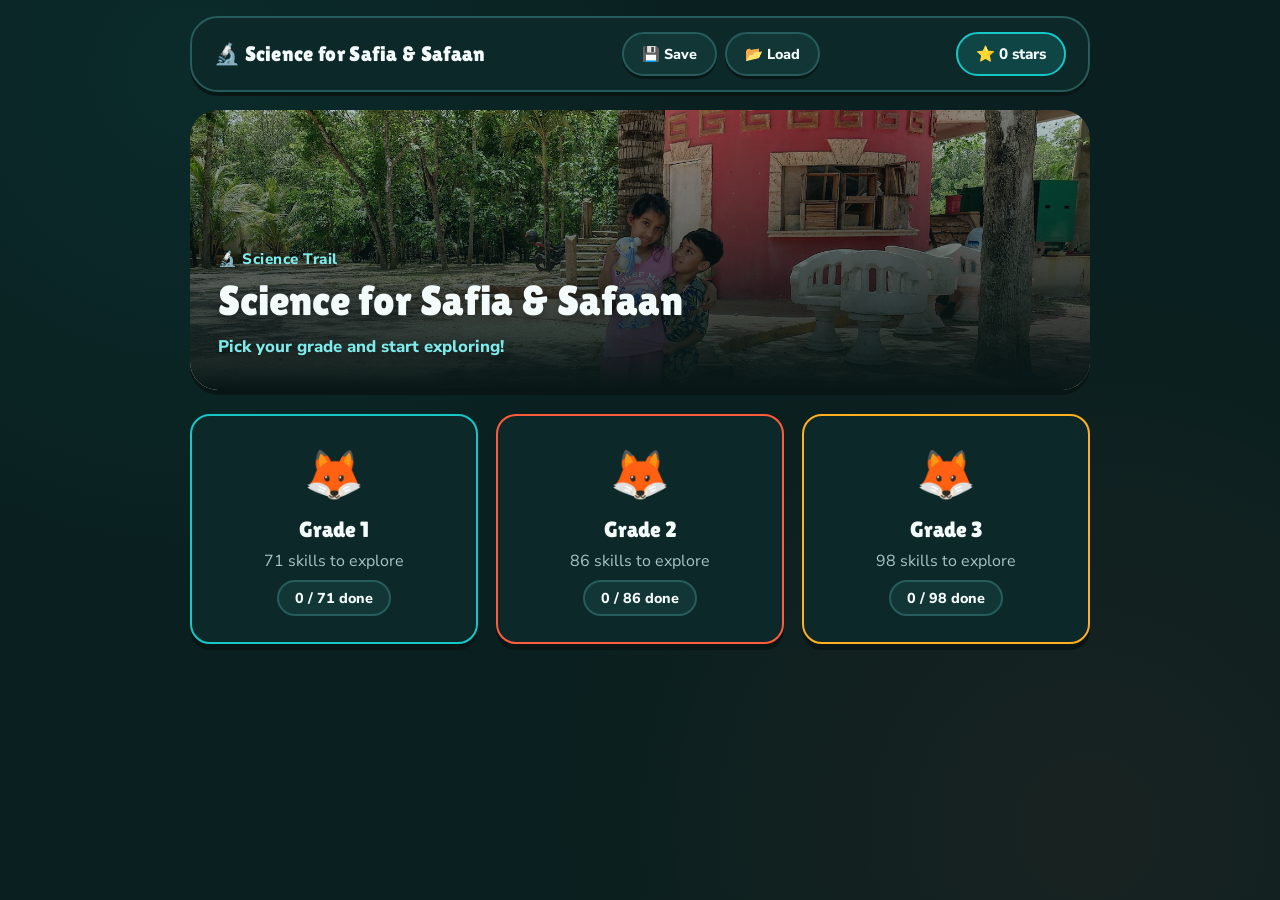
==== commit f262a02e: "Reskin as Science for Safia & Safaan with Turbo Math dark theme Re-theme the existing quiz app onto " ====
--- a/index.html
+++ b/index.html
@@ -3,7 +3,7 @@
 <head>
 <meta charset="UTF-8"/>
 <meta name="viewport" content="width=device-width, initial-scale=1.0, maximum-scale=2.0, user-scalable=yes"/>
-<title>🦊 Safia's Science Trail</title>
+<title>🔬 Science for Safia &amp; Safaan</title>
 <link rel="stylesheet" href="style.css"/>
 </head>
 <body>
@@ -11,7 +11,7 @@
 
 <!-- Top Bar -->
 <div class="topbar">
-  <div class="topbar-title"><span class="home-link" onclick="goHome()">🦊 Safia's Science Trail</span></div>
+  <div class="topbar-title"><span class="home-link" onclick="goHome()">🔬 Science for Safia &amp; Safaan</span></div>
   <div class="topbar-btns">
     <button class="tb-btn" onclick="saveProgress()">💾 Save</button>
     <button class="tb-btn" onclick="loadProgress()">📂 Load</button>
@@ -23,9 +23,13 @@
 <!-- HOME SCREEN: choose grade -->
 <div class="screen active" id="homeScreen">
   <div class="home-hero">
-    <div class="hero-emoji">🦊🔬</div>
-    <h1>Scout's Science Trail</h1>
-    <p>Pick your grade and start exploring!</p>
+    <img class="hero-photo" src="assets/safia-safaan.jpg" alt="Safia and Safaan"/>
+    <div class="hero-scrim"></div>
+    <div class="hero-inner">
+      <div class="hero-kicker">🔬 Science Trail</div>
+      <h1>Science for Safia &amp; Safaan</h1>
+      <p>Pick your grade and start exploring!</p>
+    </div>
   </div>
   <div class="grade-grid" id="gradeGrid"></div>
 </div>
@@ -34,7 +38,7 @@
 <div class="screen" id="gradeHomeScreen">
   <div class="scout-bubble">
     <div class="scout-avatar">🦊</div>
-    <div class="scout-text" id="scoutMsg">Hi Safia! Pick a trail to explore today!</div>
+    <div class="scout-text" id="scoutMsg">Hi there! Pick a trail to explore today!</div>
   </div>
   <div class="strand-grid" id="strandGrid"></div>
   <div class="progress-dash" id="progressChart"></div>
--- a/style.css
+++ b/style.css
@@ -1,60 +1,80 @@
 /* ============================================================
-   EXPLORER'S TRAIL — design system
-   A field-journal look: parchment cards, washi-tape accents,
-   a winding dotted trail of skill stops, and Scout the fox
-   as guide. Grade accents are swapped via body.grade-1/2/3.
+   TURBO MATH — design system (Science for Safia & Safaan)
+   Dark teal/graphite surfaces, cyan/coral/amber action colors,
+   a winding pill-shaped trail of skill stops, Scout the fox as
+   guide, and a chunky "pressed game button" interaction feel.
+   Grade accents are swapped via body.grade-1/2/3.
    ============================================================ */
 
+@import url('https://fonts.googleapis.com/css2?family=Lilita+One&family=Nunito+Sans:ital,wght@0,400;0,600;0,700;0,800;0,900;1,700&display=swap');
+
 :root{
-  --paper:#fbf3e2;
-  --paper-dark:#f1e2c2;
-  --paper-line:#e0cda1;
-  --ink:#4a3826;
-  --ink-soft:#8a7355;
-  --ink-faint:#b8a683;
-  --card-shadow:rgba(74,56,38,0.16);
-  --good:#4c9a5a;
-  --good-bg:#e3f3e0;
-  --good-line:#9ecf9a;
-  --bad:#d1594c;
-  --bad-bg:#fbe4de;
-  --bad-line:#eeb2a6;
-  --white:#fffdf8;
+  /* ---- raw palette tokens ---- */
+  --teal-950:#081716;--teal-900:#0A1F1F;--teal-850:#0D2828;--teal-800:#123636;--teal-700:#1B4747;--teal-600:#275C5C;
+  --cyan-600:#0EA3A3;--cyan-500:#17C7C7;--cyan-400:#3DDCDC;--cyan-300:#7EEAEA;
+  --coral-600:#E6432E;--coral-500:#FF5C3D;--coral-400:#FF8563;--coral-300:#FFB29B;
+  --amber-600:#D68A00;--amber-500:#FFB020;--amber-400:#FFC94D;--amber-300:#FFDE8C;
+  --mint-500:#2FE6A7;--mint-400:#6EF0C2;
+  --red-500:#FF3B3B;--red-400:#FF6B6B;
+  --ink-000:#F4FBFB;--ink-300:#A9C4C4;--ink-500:#6E8C8C;
+  --bg-app:var(--teal-900);
+  --bg-app-deep:var(--teal-950);
+
+  --font-display:'Lilita One',ui-rounded,sans-serif;
+  --font-body:'Nunito Sans',system-ui,sans-serif;
+
+  --radius-sm:8px;--radius-md:14px;--radius-lg:20px;--radius-xl:28px;--radius-pill:999px;
+
+  /* ---- app palette (same variable names as before, new values) ---- */
+  --paper:var(--teal-800);        /* muted panel inside a card */
+  --paper-dark:var(--teal-700);   /* recessed track */
+  --paper-line:var(--teal-600);   /* borders */
+  --ink:var(--ink-000);
+  --ink-soft:var(--ink-300);
+  --ink-faint:var(--ink-500);
+  --card-shadow:var(--teal-950);
+  --good:var(--mint-500);
+  --good-bg:rgba(47,230,167,0.15);
+  --good-line:var(--mint-400);
+  --bad:var(--red-500);
+  --bad-bg:rgba(255,59,59,0.12);
+  --bad-line:var(--red-400);
+  --white:var(--teal-850);        /* card face */
 
   /* strand colors (constant across grades) */
-  --strand-physical:#ff9d5c;
-  --strand-life:#5fb85a;
-  --strand-earth:#4ea9d6;
-  --strand-engineering:#d69a2d;
+  --strand-physical:var(--coral-500);
+  --strand-life:var(--mint-500);
+  --strand-earth:var(--cyan-500);
+  --strand-engineering:var(--amber-500);
 
   /* default = grade 1 */
-  --accent:#ff7a59;
-  --accent-dark:#e2603f;
-  --accent-soft:#ffdac8;
-  --accent2:#ffc94d;
+  --accent:var(--cyan-500);
+  --accent-dark:var(--cyan-600);
+  --accent-soft:rgba(23,199,199,0.18);
+  --accent2:var(--cyan-300);
 }
 
 body.grade-2{
-  --accent:#3fa872;
-  --accent-dark:#2c8a5b;
-  --accent-soft:#cdeed9;
-  --accent2:#8fd6a8;
+  --accent:var(--coral-500);
+  --accent-dark:var(--coral-600);
+  --accent-soft:rgba(255,92,61,0.18);
+  --accent2:var(--coral-300);
 }
 body.grade-3{
-  --accent:#4a6fd4;
-  --accent-dark:#3854ab;
-  --accent-soft:#d2dcf7;
-  --accent2:#7e9bea;
+  --accent:var(--amber-500);
+  --accent-dark:var(--amber-600);
+  --accent-soft:rgba(255,176,32,0.18);
+  --accent2:var(--amber-300);
 }
 
 *{box-sizing:border-box;margin:0;padding:0;-webkit-tap-highlight-color:transparent;}
 
 body{
-  font-family:'Comic Sans MS','Chalkboard SE','Fredoka','Segoe UI',cursive,sans-serif;
+  font-family:var(--font-body);
   background:
-    radial-gradient(circle at 15% 8%, rgba(255,255,255,0.5) 0, transparent 40%),
-    radial-gradient(circle at 85% 92%, rgba(255,255,255,0.4) 0, transparent 40%),
-    var(--paper);
+    radial-gradient(circle at 15% 8%, rgba(23,199,199,0.07) 0, transparent 40%),
+    radial-gradient(circle at 85% 92%, rgba(255,92,61,0.06) 0, transparent 40%),
+    var(--bg-app);
   background-attachment:fixed;
   min-height:100vh;
   padding:16px;
@@ -65,19 +85,19 @@
 /* ---------- Top Bar ---------- */
 .topbar{
   background:var(--white);
-  border:3px solid var(--paper-line);
-  border-radius:26px;
+  border:2px solid var(--paper-line);
+  border-radius:var(--radius-xl);
   padding:14px 22px;
   display:flex;align-items:center;justify-content:space-between;flex-wrap:wrap;gap:12px;
   margin-bottom:18px;
   box-shadow:0 4px 0 var(--card-shadow);
 }
-.topbar-title{font-size:1.5rem;font-weight:900;color:var(--ink);display:flex;align-items:center;gap:8px;}
+.topbar-title{font-family:var(--font-display);font-size:1.3rem;letter-spacing:0.3px;color:var(--ink);display:flex;align-items:center;gap:8px;}
 .topbar-title .home-link{cursor:pointer;}
 .topbar-btns{display:flex;gap:8px;flex-wrap:wrap;}
-.tb-btn{padding:10px 18px;border:none;border-radius:40px;font-weight:900;font-size:0.9rem;cursor:pointer;border:2px solid var(--paper-line);background:var(--paper);color:var(--ink);box-shadow:0 3px 0 var(--card-shadow);transition:0.1s;min-height:44px;}
+.tb-btn{padding:10px 18px;border:none;border-radius:var(--radius-pill);font-family:var(--font-body);font-weight:800;font-size:0.9rem;cursor:pointer;border:2px solid var(--paper-line);background:var(--paper);color:var(--ink);box-shadow:0 3px 0 var(--card-shadow);transition:0.1s;min-height:44px;}
 .tb-btn:active{transform:translateY(3px);box-shadow:0 1px 0 var(--card-shadow);}
-.tb-lbl{background:var(--accent-soft);color:var(--ink);padding:10px 18px;border-radius:40px;font-weight:900;border:2px solid var(--accent);font-size:0.95rem;white-space:nowrap;}
+.tb-lbl{background:var(--accent-soft);color:var(--ink);padding:10px 18px;border-radius:var(--radius-pill);font-weight:800;border:2px solid var(--accent);font-size:0.95rem;white-space:nowrap;}
 
 /* ---------- Screens ---------- */
 .screen{display:none;}
@@ -87,8 +107,8 @@
 /* ---------- Mascot speech bubble ---------- */
 .scout-bubble{
   background:var(--white);
-  border:3px solid var(--paper-line);
-  border-radius:26px;
+  border:2px solid var(--paper-line);
+  border-radius:var(--radius-lg);
   padding:16px 20px;
   display:flex;align-items:center;gap:14px;
   margin-bottom:20px;
@@ -98,49 +118,44 @@
 .scout-avatar{font-size:2.6rem;flex-shrink:0;filter:drop-shadow(0 2px 0 var(--card-shadow));}
 .scout-text{font-size:1.05rem;color:var(--ink);font-weight:700;line-height:1.4;}
 
-/* ---------- Washi-tape card ---------- */
-.j-card{
-  background:var(--white);
-  border:3px solid var(--paper-line);
-  border-radius:24px;
-  padding:22px 20px;
-  position:relative;
+/* ---------- HOME SCREEN: hero photo + grade select ---------- */
+.home-hero{
+  position:relative;overflow:hidden;
+  border-radius:var(--radius-xl);
+  min-height:280px;
+  display:flex;align-items:flex-end;
   box-shadow:0 5px 0 var(--card-shadow);
-}
-.j-card.taped::before{
-  content:'';position:absolute;top:-11px;left:24px;width:56px;height:22px;
-  background:var(--accent-soft);opacity:0.9;transform:rotate(-5deg);
-  border-radius:2px;box-shadow:0 1px 2px rgba(0,0,0,0.1);
-}
-
-/* ---------- HOME SCREEN: grade select ---------- */
-.home-hero{text-align:center;background:var(--white);border-radius:32px;padding:32px 20px;border:3px solid var(--paper-line);box-shadow:0 5px 0 var(--card-shadow);margin-bottom:24px;}
-.home-hero .hero-emoji{font-size:3.4rem;}
-.home-hero h1{font-size:2.2rem;font-weight:900;color:var(--ink);margin-top:6px;}
-.home-hero p{font-size:1.15rem;color:var(--ink-soft);margin-top:8px;}
+  margin-bottom:24px;
+}
+.home-hero .hero-photo{position:absolute;inset:0;width:100%;height:100%;object-fit:cover;object-position:50% 30%;}
+.home-hero .hero-scrim{position:absolute;inset:0;background:linear-gradient(180deg, rgba(8,23,22,0.25) 0%, rgba(8,23,22,0.68) 62%, var(--bg-app-deep) 100%);}
+.home-hero .hero-inner{position:relative;z-index:1;width:100%;padding:32px 28px;}
+.home-hero .hero-kicker{font-family:var(--font-body);font-weight:800;color:var(--cyan-300);text-shadow:0 2px 10px rgba(0,0,0,0.5);font-size:0.95rem;letter-spacing:0.5px;margin-bottom:8px;}
+.home-hero h1{font-family:var(--font-display);font-weight:400;font-size:clamp(1.8rem,5vw,2.6rem);color:var(--ink);text-shadow:0 3px 14px rgba(0,0,0,0.55);line-height:1.15;}
+.home-hero p{font-weight:800;color:var(--cyan-300);margin-top:10px;font-size:1.05rem;text-shadow:0 2px 8px rgba(0,0,0,0.5);}
 
 .grade-grid{display:grid;grid-template-columns:repeat(auto-fit,minmax(220px,1fr));gap:18px;margin:22px 0;}
 .grade-card{
-  background:var(--white);border-radius:28px;padding:26px 18px;text-align:center;cursor:pointer;
-  border:3px solid var(--paper-line);box-shadow:0 6px 0 var(--card-shadow);transition:0.1s;
+  background:var(--white);border-radius:var(--radius-lg);padding:26px 18px;text-align:center;cursor:pointer;
+  border:2px solid var(--paper-line);box-shadow:0 6px 0 var(--card-shadow);transition:0.1s;
   display:flex;flex-direction:column;align-items:center;gap:8px;
 }
 .grade-card:active{transform:translateY(5px);box-shadow:0 1px 0 var(--card-shadow);}
-.grade-card.g1{border-color:#ff7a59;}
-.grade-card.g2{border-color:#3fa872;}
-.grade-card.g3{border-color:#4a6fd4;}
+.grade-card.g1{border-color:#17C7C7;}
+.grade-card.g2{border-color:#FF5C3D;}
+.grade-card.g3{border-color:#FFB020;}
 .grade-card .gc-icon{font-size:3rem;}
-.grade-card .gc-name{font-weight:900;font-size:1.5rem;color:var(--ink);}
+.grade-card .gc-name{font-family:var(--font-display);font-weight:400;font-size:1.4rem;color:var(--ink);}
 .grade-card .gc-desc{font-size:1rem;color:var(--ink-soft);}
-.grade-card .gc-badge{background:var(--paper);color:var(--ink);border-radius:30px;padding:6px 16px;font-weight:900;border:2px solid var(--paper-line);font-size:0.9rem;}
-.grade-card.locked{opacity:0.55;cursor:default;}
+.grade-card .gc-badge{background:var(--paper);color:var(--ink);border-radius:var(--radius-pill);padding:6px 16px;font-weight:800;border:2px solid var(--paper-line);font-size:0.9rem;}
+.grade-card.locked{opacity:0.5;cursor:default;}
 .grade-card.locked:active{transform:none;box-shadow:0 6px 0 var(--card-shadow);}
 
 /* ---------- GRADE HOME: strand cards ---------- */
 .strand-grid{display:grid;grid-template-columns:repeat(auto-fit,minmax(200px,1fr));gap:18px;margin:20px 0;}
 .strand-card{
-  background:var(--white);border-radius:26px;padding:22px 16px;text-align:center;cursor:pointer;
-  border:3px solid transparent;box-shadow:0 5px 0 var(--card-shadow);transition:0.1s;
+  background:var(--white);border-radius:var(--radius-lg);padding:22px 16px;text-align:center;cursor:pointer;
+  border:2px solid var(--paper-line);box-shadow:0 5px 0 var(--card-shadow);transition:0.1s;
   display:flex;flex-direction:column;align-items:center;gap:6px;min-height:170px;justify-content:center;
 }
 .strand-card:active{transform:translateY(4px);box-shadow:0 1px 0 var(--card-shadow);}
@@ -149,36 +164,36 @@
 .strand-card.earth{border-color:var(--strand-earth);}
 .strand-card.engineering{border-color:var(--strand-engineering);}
 .strand-card .sc-icon{font-size:2.6rem;}
-.strand-card .sc-name{font-weight:900;font-size:1.2rem;color:var(--ink);}
+.strand-card .sc-name{font-family:var(--font-display);font-weight:400;font-size:1.1rem;color:var(--ink);}
 .strand-card .sc-tag{font-size:0.85rem;color:var(--ink-soft);}
-.strand-card .sc-progress{font-size:0.85rem;font-weight:900;color:var(--accent-dark);}
-
-.progress-dash{background:var(--white);border-radius:26px;padding:22px;border:3px solid var(--paper-line);box-shadow:0 4px 0 var(--card-shadow);margin-top:22px;}
-.progress-dash h3{font-size:1.3rem;color:var(--ink);margin-bottom:12px;}
-.progress-bar-cont{background:var(--paper-dark);border-radius:20px;height:20px;margin:10px 0;border:2px solid var(--paper-line);overflow:hidden;}
-.progress-bar-fill{height:100%;border-radius:20px;background:linear-gradient(90deg,var(--accent2),var(--accent));width:0%;transition:width 0.4s;}
+.strand-card .sc-progress{font-size:0.85rem;font-weight:800;color:var(--accent2);}
+
+.progress-dash{background:var(--white);border-radius:var(--radius-lg);padding:22px;border:2px solid var(--paper-line);box-shadow:0 4px 0 var(--card-shadow);margin-top:22px;}
+.progress-dash h3{font-family:var(--font-display);font-weight:400;font-size:1.2rem;color:var(--ink);margin-bottom:12px;}
+.progress-bar-cont{background:var(--paper-dark);border-radius:var(--radius-pill);height:20px;margin:10px 0;border:2px solid var(--paper-line);overflow:hidden;}
+.progress-bar-fill{height:100%;border-radius:var(--radius-pill);background:linear-gradient(90deg,var(--accent2),var(--accent));width:0%;transition:width 0.4s;}
 .progress-stats{display:flex;justify-content:space-between;margin-top:6px;font-size:0.9rem;color:var(--ink-soft);flex-wrap:wrap;gap:8px;}
 
 /* ---------- STRAND SCREEN: unit cards ---------- */
-.strand-head{background:var(--white);border-radius:26px;padding:20px 22px;border:3px solid var(--paper-line);box-shadow:0 4px 0 var(--card-shadow);margin-bottom:18px;display:flex;align-items:center;gap:14px;}
+.strand-head{background:var(--white);border-radius:var(--radius-lg);padding:20px 22px;border:2px solid var(--paper-line);box-shadow:0 4px 0 var(--card-shadow);margin-bottom:18px;display:flex;align-items:center;gap:14px;}
 .strand-head .sh-icon{font-size:2.2rem;}
-.strand-head .sh-name{font-size:1.5rem;font-weight:900;color:var(--ink);}
+.strand-head .sh-name{font-family:var(--font-display);font-weight:400;font-size:1.35rem;color:var(--ink);}
 
 .unit-grid{display:grid;grid-template-columns:repeat(auto-fit,minmax(180px,1fr));gap:16px;margin-bottom:18px;}
 .unit-card{
-  background:var(--white);border-radius:22px;padding:18px 14px;text-align:left;cursor:pointer;
-  border:3px solid var(--paper-line);box-shadow:0 4px 0 var(--card-shadow);transition:0.1s;
+  background:var(--white);border-radius:var(--radius-md);padding:18px 14px;text-align:left;cursor:pointer;
+  border:2px solid var(--paper-line);box-shadow:0 4px 0 var(--card-shadow);transition:0.1s;
 }
 .unit-card:active{transform:translateY(4px);box-shadow:0 1px 0 var(--card-shadow);}
 .unit-card .uc-icon{font-size:2rem;}
-.unit-card .uc-name{font-weight:900;font-size:1.1rem;color:var(--ink);margin-top:4px;}
+.unit-card .uc-name{font-weight:800;font-size:1.05rem;color:var(--ink);margin-top:4px;}
 .unit-card .uc-count{font-size:0.85rem;color:var(--ink-soft);margin-top:4px;}
-.unit-card .uc-bar{background:var(--paper-dark);border-radius:20px;height:8px;margin-top:8px;overflow:hidden;}
+.unit-card .uc-bar{background:var(--paper-dark);border-radius:var(--radius-pill);height:8px;margin-top:8px;overflow:hidden;}
 .unit-card .uc-bar-fill{height:100%;background:var(--accent);}
 
 /* ---------- UNIT SCREEN: the winding trail ---------- */
-.trail-wrap{background:var(--white);border-radius:30px;padding:26px 18px;border:3px solid var(--paper-line);box-shadow:0 5px 0 var(--card-shadow);}
-.trail-title{font-size:1.5rem;font-weight:900;color:var(--ink);text-align:center;margin-bottom:6px;}
+.trail-wrap{background:var(--white);border-radius:var(--radius-xl);padding:26px 18px;border:2px solid var(--paper-line);box-shadow:0 5px 0 var(--card-shadow);}
+.trail-title{font-family:var(--font-display);font-weight:400;font-size:1.4rem;color:var(--ink);text-align:center;margin-bottom:6px;}
 .trail-sub{text-align:center;color:var(--ink-soft);font-size:0.95rem;margin-bottom:10px;}
 
 .trail-path{position:relative;max-width:480px;margin:18px auto;padding:6px 0;}
@@ -192,60 +207,60 @@
 .trail-row.pos-right{justify-content:flex-end;}
 .trail-row.pos-center{justify-content:center;}
 .trail-node{
-  display:flex;align-items:center;gap:10px;background:var(--white);border:3px solid var(--paper-line);
-  border-radius:40px;padding:8px 16px 8px 8px;cursor:pointer;box-shadow:0 4px 0 var(--card-shadow);transition:0.1s;
+  display:flex;align-items:center;gap:10px;background:var(--white);border:2px solid var(--paper-line);
+  border-radius:var(--radius-pill);padding:8px 16px 8px 8px;cursor:pointer;box-shadow:0 4px 0 var(--card-shadow);transition:0.1s;
   max-width:230px;
 }
 .trail-node:active{transform:translateY(4px);box-shadow:0 1px 0 var(--card-shadow);}
 .trail-node .tn-bubble{
   width:44px;height:44px;border-radius:50%;background:var(--paper-dark);color:var(--ink);
-  display:flex;align-items:center;justify-content:center;font-weight:900;font-size:1.1rem;flex-shrink:0;
+  display:flex;align-items:center;justify-content:center;font-weight:800;font-size:1.1rem;flex-shrink:0;
   border:2px solid var(--paper-line);
 }
-.trail-node.done .tn-bubble{background:var(--accent);color:white;border-color:var(--accent-dark);}
-.trail-node.done{border-color:var(--accent);}
+.trail-node.done .tn-bubble{background:var(--amber-500);color:var(--teal-950);border-color:var(--amber-600);}
+.trail-node.done{border-color:var(--amber-500);}
 .trail-node .tn-label{font-size:0.85rem;font-weight:700;color:var(--ink);line-height:1.25;}
-.trail-node .tn-stars{font-size:0.75rem;color:var(--accent-dark);font-weight:900;}
+.trail-node .tn-stars{font-size:0.75rem;color:var(--amber-400);font-weight:800;}
 
 @media(max-width:520px){
   .trail-row.pos-left,.trail-row.pos-right{justify-content:center;}
 }
 
 /* ---------- QUIZ SCREEN ---------- */
-.quiz-head{background:var(--white);border-radius:26px;padding:18px 22px;border:3px solid var(--paper-line);box-shadow:0 4px 0 var(--card-shadow);margin-bottom:18px;}
-.quiz-meta{display:flex;justify-content:space-between;font-size:1.05rem;font-weight:900;color:var(--ink);margin-bottom:10px;}
+.quiz-head{background:var(--white);border-radius:var(--radius-lg);padding:18px 22px;border:2px solid var(--paper-line);box-shadow:0 4px 0 var(--card-shadow);margin-bottom:18px;}
+.quiz-meta{display:flex;justify-content:space-between;font-size:1rem;font-weight:800;color:var(--ink);margin-bottom:10px;}
 .quiz-score-row{display:flex;gap:12px;margin:12px 0;}
-.qs-item{background:var(--paper);border-radius:18px;padding:8px;flex:1;text-align:center;border:2px solid var(--paper-line);}
+.qs-item{background:var(--paper);border-radius:var(--radius-md);padding:8px;flex:1;text-align:center;border:2px solid var(--paper-line);}
 .qs-label{font-size:0.8rem;color:var(--ink-soft);}
-.qs-val{font-size:1.5rem;font-weight:900;color:var(--ink);}
-.prog-bar{background:var(--paper-dark);height:10px;border-radius:20px;border:2px solid var(--paper-line);overflow:hidden;}
-.prog-fill{height:100%;border-radius:20px;background:linear-gradient(90deg,var(--accent2),var(--accent));transition:width 0.3s;}
-
-.q-card{background:var(--white);border-radius:28px;padding:26px 22px;border:3px solid var(--paper-line);border-top:8px solid var(--accent);box-shadow:0 5px 0 var(--card-shadow);margin-bottom:18px;position:relative;}
-.q-type-badge{background:var(--accent-soft);color:var(--ink);border-radius:30px;padding:6px 16px;font-weight:900;font-size:0.95rem;display:inline-block;border:2px solid var(--accent);margin-bottom:16px;}
-.q-fact{background:var(--paper);border-left:6px solid var(--accent2);border-radius:16px;padding:14px 16px;font-size:1rem;color:var(--ink-soft);margin-bottom:16px;line-height:1.5;}
-.q-text{font-size:1.3rem;font-weight:700;color:var(--ink);margin-bottom:18px;line-height:1.45;}
-.q-prompt{font-size:1.25rem;font-weight:700;color:var(--ink);margin-bottom:16px;line-height:1.4;}
-.experiment-box{background:var(--paper);border:3px dashed var(--paper-line);border-radius:20px;padding:16px;margin:18px 0;text-align:center;}
+.qs-val{font-family:var(--font-display);font-weight:400;font-size:1.4rem;color:var(--ink);}
+.prog-bar{background:var(--paper-dark);height:10px;border-radius:var(--radius-pill);border:2px solid var(--paper-line);overflow:hidden;}
+.prog-fill{height:100%;border-radius:var(--radius-pill);background:linear-gradient(90deg,var(--accent2),var(--accent));transition:width 0.3s;}
+
+.q-card{background:var(--white);border-radius:var(--radius-lg);padding:26px 22px;border:2px solid var(--paper-line);border-top:6px solid var(--accent);box-shadow:0 5px 0 var(--card-shadow);margin-bottom:18px;position:relative;}
+.q-type-badge{background:var(--accent-soft);color:var(--ink);border-radius:var(--radius-pill);padding:6px 16px;font-weight:800;font-size:0.9rem;display:inline-block;border:2px solid var(--accent);margin-bottom:16px;}
+.q-fact{background:var(--paper);border-left:4px solid var(--amber-400);border-radius:var(--radius-md);padding:14px 16px;font-size:0.95rem;color:var(--ink-soft);margin-bottom:16px;line-height:1.5;}
+.q-text{font-family:var(--font-display);font-weight:400;font-size:1.15rem;color:var(--ink);margin-bottom:18px;line-height:1.4;}
+.q-prompt{font-family:var(--font-display);font-weight:400;font-size:1.1rem;color:var(--ink);margin-bottom:16px;line-height:1.4;}
+.experiment-box{background:var(--paper);border:2px dashed var(--paper-line);border-radius:var(--radius-md);padding:16px;margin:18px 0;text-align:center;}
 .science-emoji{font-size:2.4rem;margin-bottom:8px;}
 .experiment-box div{color:var(--ink-soft);font-size:0.95rem;line-height:1.5;}
 
 /* MCQ options */
 .options{display:grid;gap:10px;margin:16px 0;}
 .options.two-col{grid-template-columns:1fr 1fr;}
-.opt-btn{background:var(--paper);border:3px solid var(--paper-line);border-radius:40px;padding:16px 18px;font-size:1.05rem;font-weight:600;color:var(--ink);cursor:pointer;box-shadow:0 4px 0 var(--card-shadow);transition:0.1s;display:flex;align-items:center;gap:14px;width:100%;min-height:64px;}
+.opt-btn{background:var(--paper);border:2px solid var(--paper-line);border-radius:var(--radius-pill);padding:16px 18px;font-size:1rem;font-weight:600;color:var(--ink);cursor:pointer;box-shadow:0 4px 0 var(--card-shadow);transition:0.1s;display:flex;align-items:center;gap:14px;width:100%;min-height:64px;}
 .opt-btn:active:not(:disabled){transform:translateY(4px);box-shadow:0 1px 0 var(--card-shadow);}
 .opt-btn:disabled{opacity:0.85;}
 .opt-btn.selected{background:var(--accent-soft);border-color:var(--accent);}
 .opt-btn.correct{background:var(--good-bg);border-color:var(--good);}
 .opt-btn.wrong{background:var(--bad-bg);border-color:var(--bad);}
-.opt-letter{width:38px;height:38px;border-radius:50%;background:var(--white);color:var(--ink);display:flex;align-items:center;justify-content:center;font-weight:900;font-size:1.2rem;border:2px solid var(--paper-line);flex-shrink:0;}
-.opt-btn.correct .opt-letter{background:var(--good);color:white;border-color:var(--good);}
-.opt-btn.wrong .opt-letter{background:var(--bad);color:white;border-color:var(--bad);}
+.opt-letter{width:38px;height:38px;border-radius:50%;background:var(--white);color:var(--ink);display:flex;align-items:center;justify-content:center;font-weight:800;font-size:1.1rem;border:2px solid var(--paper-line);flex-shrink:0;}
+.opt-btn.correct .opt-letter{background:var(--good);color:var(--teal-950);border-color:var(--good);}
+.opt-btn.wrong .opt-letter{background:var(--bad);color:var(--teal-950);border-color:var(--bad);}
 
 /* Sort (tap-all-that-match) */
 .sort-grid{display:grid;grid-template-columns:repeat(auto-fit,minmax(140px,1fr));gap:10px;margin:16px 0;}
-.sort-chip{background:var(--paper);border:3px solid var(--paper-line);border-radius:20px;padding:16px 10px;font-size:1rem;font-weight:700;color:var(--ink);cursor:pointer;box-shadow:0 4px 0 var(--card-shadow);transition:0.1s;text-align:center;}
+.sort-chip{background:var(--paper);border:2px solid var(--paper-line);border-radius:var(--radius-md);padding:16px 10px;font-size:0.95rem;font-weight:700;color:var(--ink);cursor:pointer;box-shadow:0 4px 0 var(--card-shadow);transition:0.1s;text-align:center;}
 .sort-chip:active:not(:disabled){transform:translateY(4px);box-shadow:0 1px 0 var(--card-shadow);}
 .sort-chip.picked{background:var(--accent-soft);border-color:var(--accent);}
 .sort-chip.correct{background:var(--good-bg);border-color:var(--good);}
@@ -256,7 +271,7 @@
 /* Match (tap left then right) */
 .match-grid{display:grid;grid-template-columns:1fr 1fr;gap:24px;margin:16px 0;}
 .match-col{display:flex;flex-direction:column;gap:10px;}
-.match-btn{background:var(--paper);border:3px solid var(--paper-line);border-radius:18px;padding:14px 12px;font-size:0.95rem;font-weight:700;color:var(--ink);cursor:pointer;box-shadow:0 3px 0 var(--card-shadow);transition:0.1s;text-align:center;}
+.match-btn{background:var(--paper);border:2px solid var(--paper-line);border-radius:var(--radius-md);padding:14px 12px;font-size:0.9rem;font-weight:700;color:var(--ink);cursor:pointer;box-shadow:0 3px 0 var(--card-shadow);transition:0.1s;text-align:center;}
 .match-btn:active:not(:disabled){transform:translateY(3px);}
 .match-btn.selected{background:var(--accent-soft);border-color:var(--accent);}
 .match-btn.linked{background:var(--good-bg);border-color:var(--good);opacity:0.9;}
@@ -265,19 +280,19 @@
 
 /* Sequence (tap in order into slots) */
 .seq-slots{display:flex;flex-wrap:wrap;gap:10px;margin:16px 0;min-height:60px;}
-.seq-slot{flex:1;min-width:90px;background:var(--paper);border:3px dashed var(--paper-line);border-radius:18px;padding:12px 8px;text-align:center;font-weight:900;color:var(--ink-faint);font-size:0.9rem;display:flex;flex-direction:column;align-items:center;justify-content:center;min-height:56px;}
+.seq-slot{flex:1;min-width:90px;background:var(--paper);border:2px dashed var(--paper-line);border-radius:var(--radius-md);padding:12px 8px;text-align:center;font-weight:800;color:var(--ink-faint);font-size:0.9rem;display:flex;flex-direction:column;align-items:center;justify-content:center;min-height:56px;}
 .seq-slot.filled{border-style:solid;border-color:var(--accent);color:var(--ink);background:var(--accent-soft);}
 .seq-slot .slot-num{font-size:0.7rem;color:var(--ink-soft);margin-bottom:2px;}
 .seq-slot.correct{border-color:var(--good);background:var(--good-bg);}
 .seq-slot.wrong{border-color:var(--bad);background:var(--bad-bg);}
 .seq-bank{display:flex;flex-wrap:wrap;gap:10px;margin:12px 0;}
-.seq-chip{background:var(--white);border:3px solid var(--paper-line);border-radius:20px;padding:12px 16px;font-weight:700;color:var(--ink);cursor:pointer;box-shadow:0 3px 0 var(--card-shadow);transition:0.1s;}
+.seq-chip{background:var(--white);border:2px solid var(--paper-line);border-radius:var(--radius-md);padding:12px 16px;font-weight:700;color:var(--ink);cursor:pointer;box-shadow:0 3px 0 var(--card-shadow);transition:0.1s;}
 .seq-chip:active:not(:disabled){transform:translateY(3px);}
 .seq-chip:disabled{opacity:0.35;cursor:default;}
 
 /* Label diagram */
-.diagram-wrap{background:var(--paper);border:3px dashed var(--paper-line);border-radius:20px;padding:18px;margin:16px 0;display:flex;flex-direction:column;gap:8px;}
-.diagram-part{background:var(--white);border:3px solid var(--paper-line);border-radius:16px;padding:12px 16px;font-weight:700;color:var(--ink);cursor:pointer;text-align:center;box-shadow:0 3px 0 var(--card-shadow);transition:0.1s;}
+.diagram-wrap{background:var(--paper);border:2px dashed var(--paper-line);border-radius:var(--radius-md);padding:18px;margin:16px 0;display:flex;flex-direction:column;gap:8px;}
+.diagram-part{background:var(--white);border:2px solid var(--paper-line);border-radius:var(--radius-md);padding:12px 16px;font-weight:700;color:var(--ink);cursor:pointer;text-align:center;box-shadow:0 3px 0 var(--card-shadow);transition:0.1s;}
 .diagram-part:active:not(:disabled){transform:translateY(3px);}
 .diagram-part.selected{background:var(--accent-soft);border-color:var(--accent);}
 .diagram-part.correct{background:var(--good-bg);border-color:var(--good);}
@@ -285,43 +300,42 @@
 .diagram-part:disabled{cursor:default;}
 
 /* Feedback elements */
-.feedback{border-radius:20px;padding:16px 20px;margin:14px 0;font-weight:900;font-size:1.1rem;display:none;}
+.feedback{border-radius:var(--radius-lg);padding:16px 20px;margin:14px 0;font-weight:800;font-size:1.05rem;display:none;}
 .feedback.show{display:block;}
-.feedback.ok{background:var(--good-bg);border:3px solid var(--good);color:#2f6d3a;}
-.feedback.bad{background:var(--bad-bg);border:3px solid var(--bad);color:#933128;}
-.explanation{background:var(--paper);border:3px dashed var(--accent2);border-radius:18px;padding:16px;margin:14px 0;color:var(--ink-soft);font-size:1rem;font-weight:700;display:none;}
+.feedback.ok{background:var(--good-bg);border:2px solid var(--good);color:var(--ink);}
+.feedback.bad{background:var(--bad-bg);border:2px solid var(--bad);color:var(--ink);}
+.explanation{background:var(--paper);border:2px dashed var(--amber-400);border-radius:var(--radius-md);padding:16px;margin:14px 0;color:var(--ink-soft);font-size:0.95rem;font-weight:700;display:none;}
 .explanation.show{display:block;}
-.hint-box{background:var(--accent-soft);border-left:6px solid var(--accent);border-radius:18px;padding:14px 18px;margin:14px 0;color:var(--ink);font-weight:900;font-size:1rem;display:none;}
+.hint-box{background:var(--accent-soft);border-left:4px solid var(--accent);border-radius:var(--radius-md);padding:14px 18px;margin:14px 0;color:var(--ink);font-weight:800;font-size:0.95rem;display:none;}
 .hint-box.show{display:block;}
 
 /* Buttons */
 .btn-row{display:flex;gap:10px;flex-wrap:wrap;margin-top:18px;}
-.btn{padding:14px 22px;border:none;border-radius:40px;font-weight:900;font-size:1.05rem;cursor:pointer;border:3px solid transparent;box-shadow:0 4px 0 var(--card-shadow);transition:0.1s;min-height:58px;flex:1;}
+.btn{padding:14px 22px;border:none;border-radius:var(--radius-lg);font-family:var(--font-body);font-weight:800;font-size:1rem;cursor:pointer;border:2px solid transparent;box-shadow:0 4px 0 var(--card-shadow);transition:0.1s;min-height:58px;flex:1;}
 .btn:active{transform:translateY(4px);box-shadow:0 1px 0 var(--card-shadow);}
-.btn-check{background:var(--accent);color:white;}
-.btn-next{background:var(--accent2);color:var(--ink);display:none;}
+.btn-check{background:var(--accent);color:var(--teal-950);}
+.btn-next{background:var(--accent2);color:var(--teal-950);display:none;}
 .btn-hint{background:var(--white);color:var(--ink);border-color:var(--paper-line);}
 .btn-back{background:var(--white);color:var(--ink);border-color:var(--paper-line);}
-.btn-fun{background:var(--good);color:white;font-size:1.05rem;}
+.btn-fun{background:var(--good);color:var(--teal-950);font-size:1rem;}
 
 /* Result Screen */
-.result-card{background:var(--white);border-radius:34px;padding:36px 22px;text-align:center;border:4px solid var(--accent);box-shadow:0 6px 0 var(--card-shadow);}
+.result-card{background:var(--white);border-radius:var(--radius-xl);padding:36px 22px;text-align:center;border:3px solid var(--accent);box-shadow:0 6px 0 var(--card-shadow);}
 .result-emoji{font-size:5rem;margin-bottom:12px;}
-.result-title{font-size:2.6rem;font-weight:900;color:var(--ink);}
-.result-pct{font-size:2.4rem;font-weight:900;color:var(--ink);margin:12px 0;}
-.result-stars{font-size:2.4rem;color:var(--accent2);margin:12px 0;}
-.result-msg{background:var(--paper);border-radius:20px;padding:18px;margin:16px 0;color:var(--ink-soft);font-size:1.1rem;border:2px solid var(--paper-line);}
+.result-title{font-family:var(--font-display);font-weight:400;font-size:2.2rem;color:var(--ink);}
+.result-pct{font-family:var(--font-display);font-weight:400;font-size:2rem;color:var(--ink);margin:12px 0;}
+.result-stars{font-size:2.4rem;color:var(--amber-400);margin:12px 0;}
+.result-msg{background:var(--paper);border-radius:var(--radius-md);padding:18px;margin:16px 0;color:var(--ink-soft);font-size:1.05rem;border:2px solid var(--paper-line);}
 .mistake-section{text-align:left;margin:20px 0;}
-.mistake-title{font-weight:900;font-size:1.2rem;color:var(--bad);margin-bottom:12px;}
-.mistake-item{background:var(--paper);border:2px solid var(--paper-line);border-radius:18px;padding:14px;margin-bottom:10px;}
-.mi-q{font-weight:900;color:var(--ink);font-size:1rem;margin-bottom:6px;}
+.mistake-title{font-weight:800;font-size:1.1rem;color:var(--bad);margin-bottom:12px;}
+.mistake-item{background:var(--paper);border:2px solid var(--paper-line);border-radius:var(--radius-md);padding:14px;margin-bottom:10px;}
+.mi-q{font-weight:800;color:var(--ink);font-size:1rem;margin-bottom:6px;}
 .mi-exp{color:var(--ink-soft);font-size:0.9rem;}
 
 @media(max-width:600px){
   .options.two-col{grid-template-columns:1fr;}
   .match-grid{gap:12px;}
   .grade-grid,.strand-grid{grid-template-columns:1fr;}
-  .home-hero h1{font-size:1.8rem;}
-  .btn{font-size:0.95rem;padding:12px;}
+  .btn{font-size:0.9rem;padding:12px;}
   .progress-stats{flex-direction:column;gap:5px;}
 }
